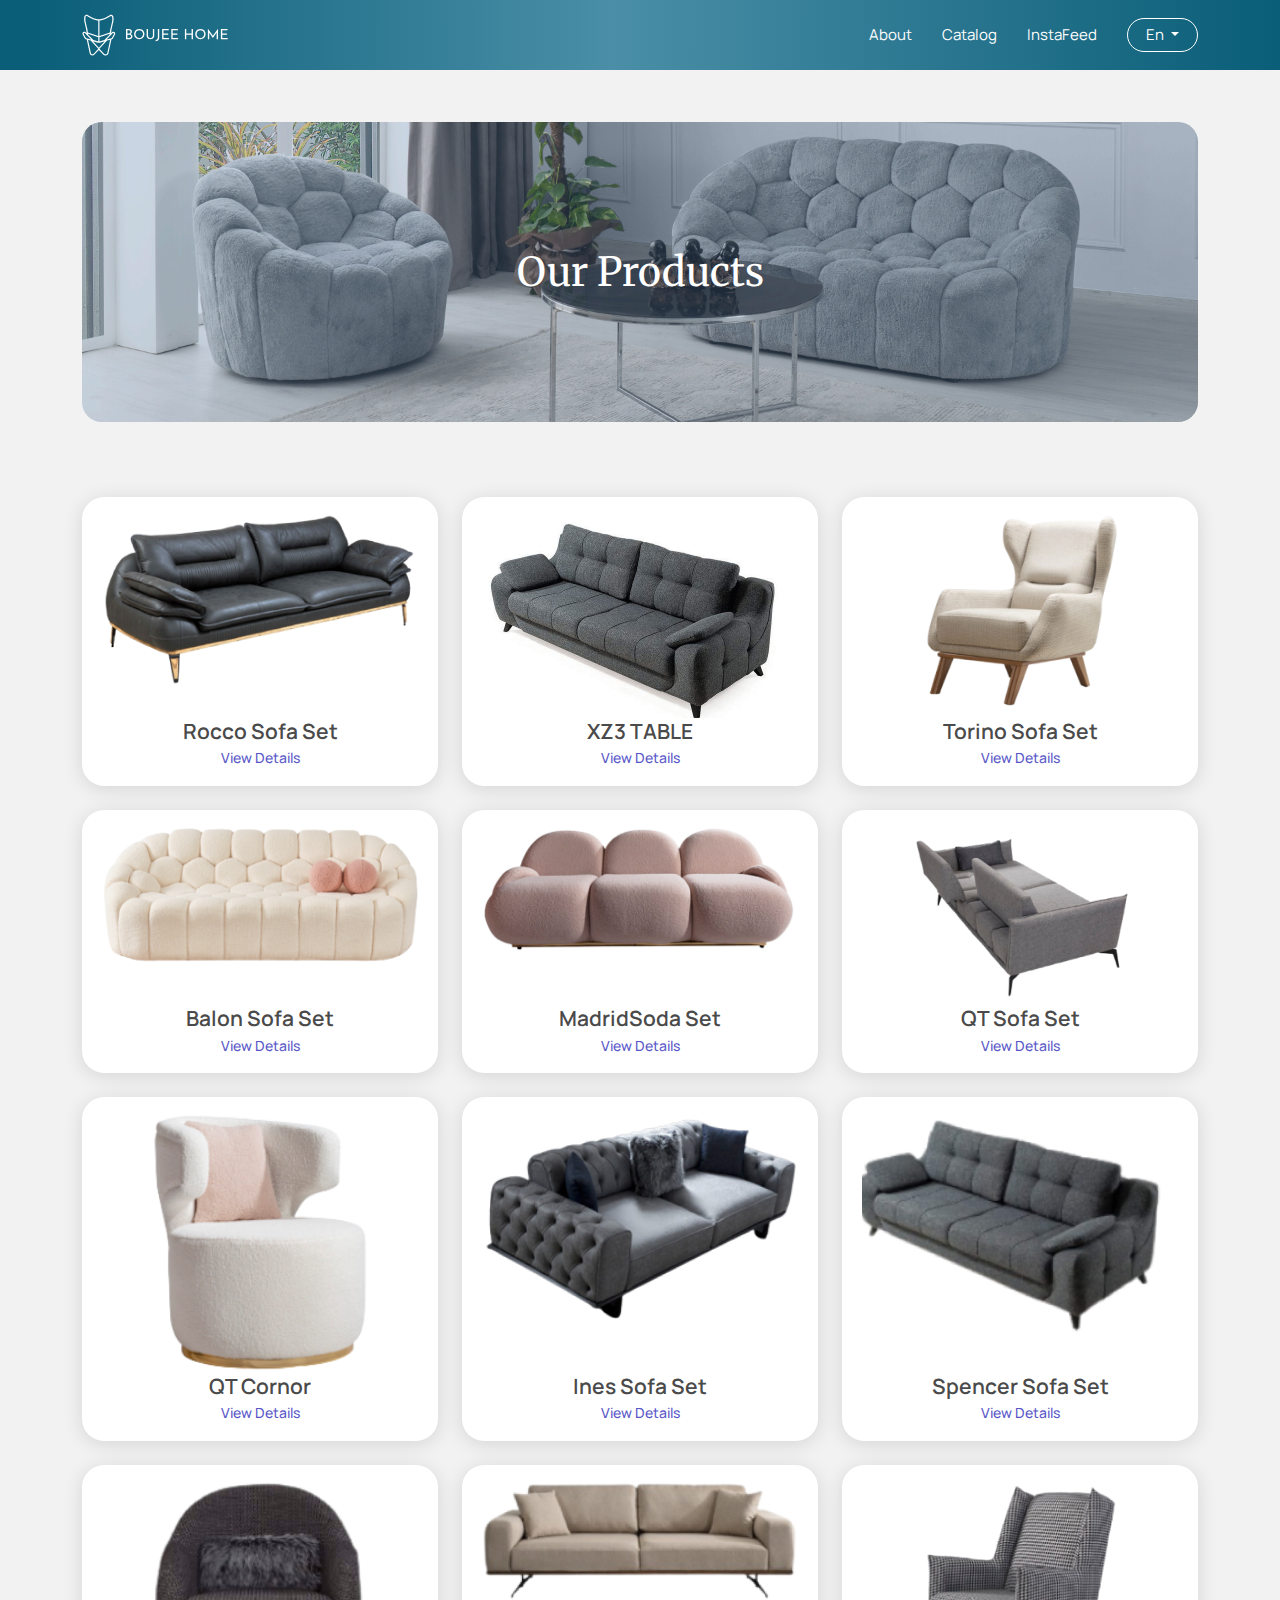
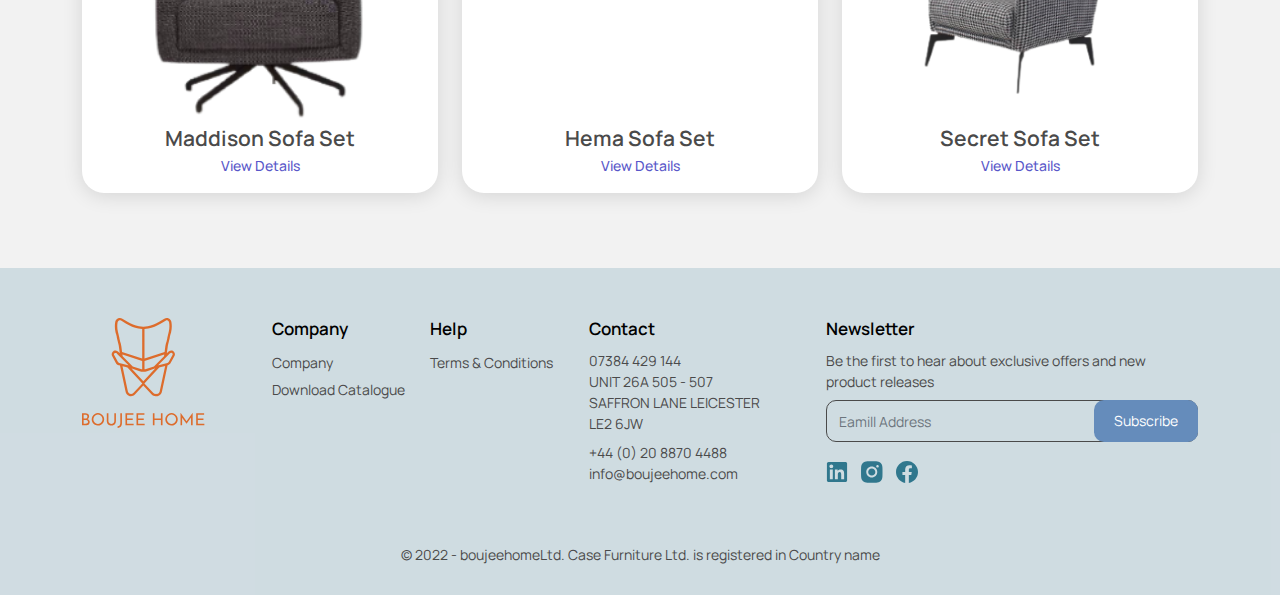
==== our-products.html @ 7cbfc509 "done" ====
<!DOCTYPE html>
<html class="no-js" lang="">

<head>
  <meta charset="utf-8" />
  <meta http-equiv="x-ua-compatible" content="ie=edge" />
  <title> BoujeeHome - Our Products </title>
  <meta name="description" content="" />
  <meta name="viewport" content="width=device-width, initial-scale=1" />
  <!-- Favicons -->
  <link href="assets/img/favicon.png" rel="icon">
  <link href="assets/img/apple-touch-icon.png" rel="apple-touch-icon">


  <link rel="stylesheet" href="assets/css/bootstrap.min.css" />
  <link rel="stylesheet" href="assets/swiper/swiper-bundle.min.css" />
  <link rel="stylesheet" href="assets/css/jquery.fancybox.css" />
  <link rel="stylesheet" href="assets/css/main.css" />
</head>
<body>
  <!--[if lte IE 9]>
      <p class="browserupgrade">
        You are using an <strong>outdated</strong> browser. Please
        <a href="https://browsehappy.com/">upgrade your browser</a> to improve
        your experience and security.
      </p>
    <![endif]-->

  <!-- ======= herder start ======= -->
  <header class="header">
    <div class="navbar-area">
      <div class="container">
        <nav class="navbar navbar-expand-lg ">
          <a class="navbar-brand" href="/">
            <img src="assets/img/logo/logo.svg" alt="logo">
          </a>
          <button class="navbar-toggler" type="button" data-bs-toggle="collapse" data-bs-target="#navbarSupportedContent"
            aria-controls="navbarSupportedContent" aria-expanded="false" aria-label="Toggle navigation">
            <span class="toggler-icon"></span>
            <span class="toggler-icon"></span>
            <span class="toggler-icon"></span>
          </button>
          <div class="collapse navbar-collapse sub-menu-bar" id="navbarSupportedContent">
            <ul id="nav" class="navbar-nav ms-auto">

              <li class="nav-item">
                <a class="page-scroll" href="#about"> About </a>
              </li>
              <li class="nav-item">
                <a class="page-scroll" href="#work"> Catalog </a>
              </li>
              <li class="nav-item">
                <a class="page-scroll" href="#download"> InstaFeed </a>
              </li>
              <li class="nav-item dropdown">
                <a class="dropdown-toggle" href="#" role="button" data-bs-toggle="dropdown" aria-expanded="false">
                  En
                </a>
                <ul class="dropdown-menu">
                  <li><a class="dropdown-item" href="#"> En </a></li>
                  <li><a class="dropdown-item" href="#">Ar </a></li>
                  <li><a class="dropdown-item" href="#"> Sp </a></li>
                </ul>
              </li>
            </ul>

          </div>
          <!--.collapse-->

        </nav>

      </div>
      <!--.container-->


    </div>
    <!--.navbar-area-->

  </header>
  <!-- ======= herder end ======= -->


  <!-- ======= page-hero ======= -->
  <section class="page-hero">
    <div class="container">
      <div class="page-bg">
        <div class="page-text">
          <h1> Our Products </h1>
        </div><!-- /.page-text -->
      </div><!-- /.page-bg -->
    </div><!-- /.container -->
  </section><!-- /.page-hero -->
  <!-- ======= page-hero-end ======= -->

  <section class="product-sec border-0">
    <div class="container">
      <div class="row gx-md-4 gx-3 gy-md-4 gy-3">
        <div class="col-lg-4 col-md-6 col-sm-6">
          <div class="p-single">
            <img src="assets/img/product-page/1.png" class="p-img" alt="">
            <div class="p-text">
              <h3> Rocco Sofa Set </h3>
              <a href="#p-rocco" data-bs-toggle="modal" > View Details </a>
            </div><!-- /.p-text -->
          </div><!-- /.p-single -->
        </div><!-- /.col-lg-4 -->

        <div class="col-lg-4 col-md-6 col-sm-6">
          <div class="p-single">
            <img src="assets/img/product-page/2.png" class="p-img" alt="">
            <div class="p-text">
              <h3> XZ3 TABLE </h3>
              <a href="#p-modal" data-bs-toggle="modal" > View Details </a>
            </div><!-- /.p-text -->
          </div><!-- /.p-single -->
        </div><!-- /.col-lg-4 -->

        <div class="col-lg-4 col-md-6 col-sm-6">
          <div class="p-single">
            <img src="assets/img/product-page/3.png" style="max-width: 200px;" class="p-img w-100 mx-auto" alt="">
            <div class="p-text">
              <h3> Torino Sofa Set </h3>
              <a href="#p-torino" data-bs-toggle="modal" > View Details </a>
            </div><!-- /.p-text -->
          </div><!-- /.p-single -->
        </div><!-- /.col-lg-4 -->

        <div class="col-lg-4 col-md-6 col-sm-6">
          <div class="p-single">
            <img src="assets/img/product-page/4.png" class="p-img" alt="">
            <div class="p-text">
              <h3> Balon Sofa Set </h3>
              <a href="#p-modal" data-bs-toggle="modal" > View Details </a>
            </div><!-- /.p-text -->
          </div><!-- /.p-single -->
        </div><!-- /.col-lg-4 -->

        <div class="col-lg-4 col-md-6 col-sm-6">
          <div class="p-single">
            <img src="assets/img/product-page/5.png" class="p-img" alt="">
            <div class="p-text">
              <h3> MadridSoda Set </h3>
              <a href="#p-modal" data-bs-toggle="modal" > View Details </a>
            </div><!-- /.p-text -->
          </div><!-- /.p-single -->
        </div><!-- /.col-lg-4 -->

        <div class="col-lg-4 col-md-6 col-sm-6">
          <div class="p-single">
            <img src="assets/img/product-page/6.png" style="max-width: 220px;" class="p-img w-100 mx-auto" alt="">
            <div class="p-text">
              <h3> QT Sofa Set </h3>
              <a href="#p-modal" data-bs-toggle="modal" > View Details </a>
            </div><!-- /.p-text -->
          </div><!-- /.p-single -->
        </div><!-- /.col-lg-4 -->

        <div class="col-lg-4 col-md-6 col-sm-6">
          <div class="p-single">
            <img src="assets/img/product-page/7.png" style="max-width: 220px;" class="p-img w-100 mx-auto" alt="">
            <div class="p-text">
              <h3> QT Cornor </h3>
              <a href="#p-modal" data-bs-toggle="modal" > View Details </a>
            </div><!-- /.p-text -->
          </div><!-- /.p-single -->
        </div><!-- /.col-lg-4 -->

        <div class="col-lg-4 col-md-6 col-sm-6">
          <div class="p-single">
            <img src="assets/img/product-page/8.png" class="p-img" alt="">
            <div class="p-text">
              <h3> Ines Sofa Set </h3>
              <a href="#p-modal" data-bs-toggle="modal" > View Details </a>
            </div><!-- /.p-text -->
          </div><!-- /.p-single -->
        </div><!-- /.col-lg-4 -->

        <div class="col-lg-4 col-md-6 col-sm-6">
          <div class="p-single">
            <img src="assets/img/product-page/9.png" class="p-img" alt="">
            <div class="p-text">
              <h3> Spencer Sofa Set </h3>
              <a href="#p-spencer" data-bs-toggle="modal" > View Details </a>
            </div><!-- /.p-text -->
          </div><!-- /.p-single -->
        </div><!-- /.col-lg-4 -->

        <div class="col-lg-4 col-md-6 col-sm-6">
          <div class="p-single">
            <img src="assets/img/product-page/10.png" style="max-width: 220px;" class="p-img w-100 mx-auto" alt="">
            <div class="p-text">
              <h3> Maddison Sofa Set </h3>
              <a href="#p-maddison" data-bs-toggle="modal" > View Details </a>
            </div><!-- /.p-text -->
          </div><!-- /.p-single -->
        </div><!-- /.col-lg-4 -->

        <div class="col-lg-4 col-md-6 col-sm-6">
          <div class="p-single">
            <img src="assets/img/product-page/11.png" class="p-img" alt="">
            <div class="p-text">
              <h3> Hema Sofa Set </h3>
              <a href="#p-hema" data-bs-toggle="modal" > View Details </a>
            </div><!-- /.p-text -->
          </div><!-- /.p-single -->
        </div><!-- /.col-lg-4 -->

        <div class="col-lg-4 col-md-6 col-sm-6">
          <div class="p-single">
            <img src="assets/img/product-page/12.png" style="max-width: 200px;" class="p-img w-100 mx-auto" alt="">
            <div class="p-text">
              <h3> Secret Sofa Set </h3>
              <a href="#p-modal" data-bs-toggle="modal" > View Details </a>
            </div><!-- /.p-text -->
          </div><!-- /.p-single -->
        </div><!-- /.col-lg-4 -->

      </div><!-- /.row -->
    </div><!-- /.container -->
  </section><!-- /.product-sec -->


  <footer class="main-footer">
    <div class="container">
      <div class="row gy-3">
        <div class="col-lg-2">
          <img src="assets/img/logo/logo-footer.svg" class="logo-footer" alt="">
        </div><!-- /.col-lg-2 -->
        <div class="col-lg-10">
          <div class="row gy-3">
            <div class="col-lg-2 col-sm-12 col-6">
              <div class="footer-widget">
                <h5> Company </h5>
                <ul class="footer-links">
                  <li>
                    <a href="#"> Company </a>
                  </li>
                  <li>
                    <a href="#"> Download Catalogue </a>
                  </li>
                </ul>
              </div><!-- /.footer-widget -->
            </div><!-- /.col-lg-3 -->

            <div class="col-lg-2 col-sm-12 col-6">
              <div class="footer-widget">
                <h5> Help </h5>
                <ul class="footer-links">
                  <li>
                    <a href="#"> Terms & Conditions </a>
                  </li>
                </ul>
              </div><!-- /.footer-widget -->
            </div><!-- /.col-lg-3 -->

            <div class="col-lg-3">
              <div class="footer-widget">
                <h5> Contact </h5>
                <p>
                  07384 429 144 <br>
                  UNIT 26A 505 - 507 <br>
                  SAFFRON LANE LEICESTER <br>
                  LE2 6JW
                </p>

                <p class="mt-2">
                  <a href="tel:+442088704488"> +44 (0) 20 8870 4488 </a>
                </p>

                <p>
                  <a href="mailto:info@boujeehome.com"> info@boujeehome.com </a>
                </p>

              </div><!-- /.footer-widget -->
            </div><!-- /.col-lg-3 -->

            <div class="col-lg-5">
              <div class="footer-widget">
                <h5> Newsletter </h5>

                <p class="mb-2">
                  Be the first to hear about exclusive offers and new product releases
                </p>

                <div class="footer-form">
                  <input type="text" class="form-control" placeholder="Eamill Address">
                  <button class="btn-submit"> Subscribe </button>
                </div><!-- /.footer-form -->
                <ul class="footer-social">
                  <li>
                    <a href="#">
                      <img src="assets/img/social/linkedin.svg" alt="">
                    </a>
                  </li>
                  <li>
                    <a href="#">
                      <img src="assets/img/social/instagram.svg" alt="">
                    </a>
                  </li>
                  <li>
                    <a href="#">
                      <img src="assets/img/social/facebook.svg" alt="">
                    </a>
                  </li>
                </ul>
              </div><!-- /.footer-widget -->
            </div><!-- /.col-lg-3 -->



          </div><!-- /.row -->
        </div><!-- /.col-lg-10 -->
      </div><!-- /.row -->

      <div class="legal">
        <p> © 2022 - boujeehomeLtd. Case Furniture Ltd. is registered in Country name </p>
      </div><!-- /.legal -->

    </div><!-- /.container -->
  </footer><!-- /.main-footer -->



  <a href="#" class="scroll-top btn-hover">
    <img src="assets/img/chev-white.svg" alt="chev">
  </a>
  <!--.scroll-top-->

  <div class="page-loader">
    <div class="lds-spinner">
      <div></div>
      <div></div>
      <div></div>
      <div></div>
      <div></div>
      <div></div>
      <div></div>
      <div></div>
      <div></div>
      <div></div>
      <div></div>
      <div></div>
    </div>
    <!--.lds-spinner-->
  </div>
  <!--.page-loader-->







  <!-- ======= modal-popup ======= -->
  <div class="modal fade p-modal" id="p-rocco" data-bs-backdrop="static">
    <div class="modal-dialog modal-dialog-centered modal-lg">
      <div class="modal-content">
        <div class="modal-header">
          <h5 class="modal-title"> Rocco Sofa Set </h5>
          <button type="button" class="btn-close" data-bs-dismiss="modal" aria-label="Close"></button>
        </div>
        <div class="modal-body">

          <div class="container-fluid">
            <div class="row gy-3">
              <div class="col-lg-8 order-2 order-lg-1">
                <div class="full">
                  <!-- first image is viewable to start -->
                  <img src="assets/img/rocco-sofa-set/1.png" class="img-fluid" />
                </div>
              </div><!-- /.col-lg-8 -->

              <div class="col-lg-4  order-1 order-lg-2">
                <div class="previews">
                  <a href="#!" class="selected tuhumb" data-full="assets/img/rocco-sofa-set/1.png">
                    <img src="assets/img/rocco-sofa-set/1.png" />
                  </a>
                  <a href="#!" class="tuhumb" data-full="assets/img/rocco-sofa-set/2.jpg">
                    <img src="assets/img/rocco-sofa-set/2.jpg" />
                  </a>
                  <a href="#!" class="tuhumb" data-full="assets/img/rocco-sofa-set/3.jpg">
                    <img src="assets/img/rocco-sofa-set/3.jpg" />
                  </a>

                </div>
              </div><!-- /.col-lg-4 -->


            </div><!-- /.row -->

            <div class="pop-details">
              <h4> Sofa Set Details </h4>
              <div class="table-responsive">
                <table class="table table-borderless">
                  <thead>
                    <tr>
                      <th scope="col"> Module </th>
                      <th scope="col">Width</th>
                      <th scope="col">Height</th>
                      <th scope="col">Depth</th>
                    </tr>
                  </thead>
                  <tbody class="border-0">

                    <tr>
                      <td> 3 Seater Sofa </td>
                      <td>225cm</td>
                      <td>97cm</td>
                      <td>@78cm</td>
                    </tr>

                    <tr>
                      <td> 3 Seater Sofa </td>
                      <td>225cm</td>
                      <td>97cm</td>
                      <td>@78cm</td>
                    </tr>

                    <tr>
                      <td> 3 Seater Sofa </td>
                      <td>225cm</td>
                      <td>97cm</td>
                      <td>@78cm</td>
                    </tr>

                  </tbody>
                </table>
              </div><!-- /.table-responsive -->
            </div><!-- /.pop-details -->

          </div><!-- /.container-fluid -->

        </div><!--.modal-body-->

        <div class="modal-foot">
          <div class="container-fluid">
            <div class="row">
              <div class="col-lg-8">
                <div class="pop-buttons">
                  <a href="#" class="btn-pop me-lg-1" >
                    <img src="assets/img/product-page/instagram.svg" class="me-1" alt="">
                    <span> Message on Insatgram </span>
                  </a>
                  <a href="#" class="btn-pop" >
                    <img src="assets/img/product-page/call.svg" class="me-1" alt="">
                    <span> Contact  Us </span>
                  </a>
                </div><!-- /.pop-buttons -->
              </div><!-- /.col-lg-6 -->
              <div class="col-lg-4">
                <div class="btn-lefts text-lg-end mt-2 mt-lg-0">
                  <a href="#" class="btn-pop" >
                    <span class="me-1"> View More Details </span>
                    <img src="assets/img/product-page/arrow-right.svg" alt="">
                  </a>
                </div><!-- /.btn-lefts -->
              </div><!-- /.col-lg-6 -->
            </div><!-- /.row -->
          </div><!-- /.container-fluid -->
        </div>
      </div>
    </div>
  </div>
  <!-- ======= modal-popup-end ======= -->

    <!-- ======= modal-popup ======= -->
    <div class="modal fade p-modal" id="p-torino" data-bs-backdrop="static">
      <div class="modal-dialog modal-dialog-centered modal-lg">
        <div class="modal-content">
          <div class="modal-header">
            <h5 class="modal-title"> Rocco Sofa Set </h5>
            <button type="button" class="btn-close" data-bs-dismiss="modal" aria-label="Close"></button>
          </div>
          <div class="modal-body">

            <div class="container-fluid">
              <div class="row gy-3">
                <div class="col-lg-8 order-2 order-lg-1">
                  <div class="full">
                    <!-- first image is viewable to start -->
                    <img src="assets/img/torino-sofa-set/1.jpg" class="img-fluid" />
                  </div>
                </div><!-- /.col-lg-8 -->

                <div class="col-lg-4  order-1 order-lg-2">
                  <div class="previews">
                    <a href="#!" class="selected tuhumb" data-full="assets/img/torino-sofa-set/1.jpg">
                      <img src="assets/img/torino-sofa-set/1.jpg" />
                    </a>
                    <a href="#!" class="tuhumb" data-full="assets/img/torino-sofa-set/2.jpg">
                      <img src="assets/img/torino-sofa-set/2.jpg" />
                    </a>
                    <a href="#!" class="tuhumb" data-full="assets/img/torino-sofa-set/3.jpg">
                      <img src="assets/img/torino-sofa-set/3.jpg" />
                    </a>

                  </div>
                </div><!-- /.col-lg-4 -->


              </div><!-- /.row -->

              <div class="pop-details">
                <h4> Sofa Set Details </h4>
                <div class="table-responsive">
                  <table class="table table-borderless">
                    <thead>
                      <tr>
                        <th scope="col"> Module </th>
                        <th scope="col">Width</th>
                        <th scope="col">Height</th>
                        <th scope="col">Depth</th>
                      </tr>
                    </thead>
                    <tbody class="border-0">

                      <tr>
                        <td> 3 Seater Sofa </td>
                        <td>225cm</td>
                        <td>97cm</td>
                        <td>@78cm</td>
                      </tr>

                      <tr>
                        <td> 3 Seater Sofa </td>
                        <td>225cm</td>
                        <td>97cm</td>
                        <td>@78cm</td>
                      </tr>

                      <tr>
                        <td> 3 Seater Sofa </td>
                        <td>225cm</td>
                        <td>97cm</td>
                        <td>@78cm</td>
                      </tr>

                    </tbody>
                  </table>
                </div><!-- /.table-responsive -->
              </div><!-- /.pop-details -->

            </div><!-- /.container-fluid -->

          </div><!--.modal-body-->

          <div class="modal-foot">
            <div class="container-fluid">
              <div class="row">
                <div class="col-lg-8">
                  <div class="pop-buttons">
                    <a href="#" class="btn-pop me-lg-1" >
                      <img src="assets/img/product-page/instagram.svg" class="me-1" alt="">
                      <span> Message on Insatgram </span>
                    </a>
                    <a href="#" class="btn-pop" >
                      <img src="assets/img/product-page/call.svg" class="me-1" alt="">
                      <span> Contact  Us </span>
                    </a>
                  </div><!-- /.pop-buttons -->
                </div><!-- /.col-lg-6 -->
                <div class="col-lg-4">
                  <div class="btn-lefts text-lg-end mt-2 mt-lg-0">
                    <a href="#" class="btn-pop" >
                      <span class="me-1"> View More Details </span>
                      <img src="assets/img/product-page/arrow-right.svg" alt="">
                    </a>
                  </div><!-- /.btn-lefts -->
                </div><!-- /.col-lg-6 -->
              </div><!-- /.row -->
            </div><!-- /.container-fluid -->
          </div>
        </div>
      </div>
    </div>
    <!-- ======= modal-popup-end ======= -->

        <!-- ======= modal-popup ======= -->

  <div class="modal fade p-modal" id="p-modal" data-bs-backdrop="static">
    <div class="modal-dialog modal-dialog-centered modal-lg">
      <div class="modal-content">
        <div class="modal-header">
          <h5 class="modal-title"> Ines Sofa Set </h5>
          <button type="button" class="btn-close" data-bs-dismiss="modal" aria-label="Close"></button>
        </div>
        <div class="modal-body">

          <div class="container-fluid">
            <div class="row gy-3">
              <div class="col-lg-8 order-2 order-lg-1">
                <div class="full">
                  <!-- first image is viewable to start -->
                  <img src="assets/img/Ines-sofa-set/1.jpg" class="img-fluid" />
                </div>
              </div><!-- /.col-lg-8 -->

              <div class="col-lg-4  order-1 order-lg-2">
                <div class="previews">
                  <a href="#!" class="selected tuhumb" data-full="assets/img/Ines-sofa-set/1.jpg">
                    <img src="assets/img/Ines-sofa-set/1.jpg" />
                  </a>
                  <a href="#!" class="tuhumb" data-full="assets/img/Ines-sofa-set/2.jpg">
                    <img src="assets/img/Ines-sofa-set/2.jpg" />
                  </a>
                  <a href="#!" class="tuhumb" data-full="assets/img/Ines-sofa-set/3.jpg">
                    <img src="assets/img/Ines-sofa-set/3.jpg" />
                  </a>

                </div>
              </div><!-- /.col-lg-4 -->

            </div><!-- /.row -->

            <div class="pop-details">
              <h4> Sofa Set Details </h4>
              <div class="table-responsive">
                <table class="table table-borderless">
                  <thead>
                    <tr>
                      <th scope="col"> Module </th>
                      <th scope="col">Width</th>
                      <th scope="col">Height</th>
                      <th scope="col">Depth</th>
                    </tr>
                  </thead>
                  <tbody class="border-0">

                    <tr>
                      <td> 3 Seater Sofa </td>
                      <td>225cm</td>
                      <td>97cm</td>
                      <td>@78cm</td>
                    </tr>

                    <tr>
                      <td> 3 Seater Sofa </td>
                      <td>225cm</td>
                      <td>97cm</td>
                      <td>@78cm</td>
                    </tr>

                    <tr>
                      <td> 3 Seater Sofa </td>
                      <td>225cm</td>
                      <td>97cm</td>
                      <td>@78cm</td>
                    </tr>

                  </tbody>
                </table>
              </div><!-- /.table-responsive -->
            </div><!-- /.pop-details -->

          </div><!-- /.container-fluid -->

        </div><!--.modal-body-->

        <div class="modal-foot">
          <div class="container-fluid">
            <div class="row">
              <div class="col-lg-8">
                <div class="pop-buttons">
                  <a href="#" class="btn-pop me-lg-1" >
                    <img src="assets/img/product-page/instagram.svg" class="me-1" alt="">
                    <span> Message on Insatgram </span>
                  </a>
                  <a href="#" class="btn-pop" >
                    <img src="assets/img/product-page/call.svg" class="me-1" alt="">
                    <span> Contact  Us </span>
                  </a>
                </div><!-- /.pop-buttons -->
              </div><!-- /.col-lg-6 -->
              <div class="col-lg-4">
                <div class="btn-lefts text-lg-end mt-2 mt-lg-0">
                  <a href="#" class="btn-pop" >
                    <span class="me-1"> View More Details </span>
                    <img src="assets/img/product-page/arrow-right.svg" alt="">
                  </a>
                </div><!-- /.btn-lefts -->
              </div><!-- /.col-lg-6 -->
            </div><!-- /.row -->
          </div><!-- /.container-fluid -->
        </div>
      </div>
    </div>
  </div>
  <!-- ======= modal-popup-end ======= -->

        <!-- ======= modal-popup ======= -->

        <div class="modal fade p-modal" id="p-spencer" data-bs-backdrop="static">
          <div class="modal-dialog modal-dialog-centered modal-lg">
            <div class="modal-content">
              <div class="modal-header">
                <h5 class="modal-title"> Spencer Sofa Set </h5>
                <button type="button" class="btn-close" data-bs-dismiss="modal" aria-label="Close"></button>
              </div>
              <div class="modal-body">

                <div class="container-fluid">
                  <div class="row gy-3">
                    <div class="col-lg-8 order-2 order-lg-1">
                      <div class="full">
                        <!-- first image is viewable to start -->
                        <img src="assets/img/spencer-sofa-set/1.jpg" class="img-fluid" />
                      </div>
                    </div><!-- /.col-lg-8 -->

                    <div class="col-lg-4  order-1 order-lg-2">
                      <div class="previews">
                        <a href="#!" class="selected tuhumb" data-full="assets/img/spencer-sofa-set/1.jpg">
                          <img src="assets/img/spencer-sofa-set/1.jpg" />
                        </a>
                        <a href="#!" class="tuhumb" data-full="assets/img/spencer-sofa-set/2.jpg">
                          <img src="assets/img/spencer-sofa-set/2.jpg" />
                        </a>
                        <a href="#!" class="tuhumb" data-full="assets/img/spencer-sofa-set/3.jpg">
                          <img src="assets/img/spencer-sofa-set/3.jpg" />
                        </a>

                      </div>
                    </div><!-- /.col-lg-4 -->

                  </div><!-- /.row -->

                  <div class="pop-details">
                    <h4> Sofa Set Details </h4>
                    <div class="table-responsive">
                      <table class="table table-borderless">
                        <thead>
                          <tr>
                            <th scope="col"> Module </th>
                            <th scope="col">Width</th>
                            <th scope="col">Height</th>
                            <th scope="col">Depth</th>
                          </tr>
                        </thead>
                        <tbody class="border-0">

                          <tr>
                            <td> 3 Seater Sofa </td>
                            <td>225cm</td>
                            <td>97cm</td>
                            <td>@78cm</td>
                          </tr>

                          <tr>
                            <td> 3 Seater Sofa </td>
                            <td>225cm</td>
                            <td>97cm</td>
                            <td>@78cm</td>
                          </tr>

                          <tr>
                            <td> 3 Seater Sofa </td>
                            <td>225cm</td>
                            <td>97cm</td>
                            <td>@78cm</td>
                          </tr>

                        </tbody>
                      </table>
                    </div><!-- /.table-responsive -->
                  </div><!-- /.pop-details -->

                </div><!-- /.container-fluid -->

              </div><!--.modal-body-->

              <div class="modal-foot">
                <div class="container-fluid">
                  <div class="row">
                    <div class="col-lg-8">
                      <div class="pop-buttons">
                        <a href="#" class="btn-pop me-lg-1" >
                          <img src="assets/img/product-page/instagram.svg" class="me-1" alt="">
                          <span> Message on Insatgram </span>
                        </a>
                        <a href="#" class="btn-pop" >
                          <img src="assets/img/product-page/call.svg" class="me-1" alt="">
                          <span> Contact  Us </span>
                        </a>
                      </div><!-- /.pop-buttons -->
                    </div><!-- /.col-lg-6 -->
                    <div class="col-lg-4">
                      <div class="btn-lefts text-lg-end mt-2 mt-lg-0">
                        <a href="#" class="btn-pop" >
                          <span class="me-1"> View More Details </span>
                          <img src="assets/img/product-page/arrow-right.svg" alt="">
                        </a>
                      </div><!-- /.btn-lefts -->
                    </div><!-- /.col-lg-6 -->
                  </div><!-- /.row -->
                </div><!-- /.container-fluid -->
              </div>
            </div>
          </div>
        </div>
        <!-- ======= modal-popup-end ======= -->

               <!-- ======= modal-popup ======= -->

       <div class="modal fade p-modal" id="p-maddison" data-bs-backdrop="static">
        <div class="modal-dialog modal-dialog-centered modal-lg">
          <div class="modal-content">
            <div class="modal-header">
              <h5 class="modal-title"> Maddison Sofa Set </h5>
              <button type="button" class="btn-close" data-bs-dismiss="modal" aria-label="Close"></button>
            </div>
            <div class="modal-body">

              <div class="container-fluid">
                <div class="row gy-3">
                  <div class="col-lg-8 order-2 order-lg-1">
                    <div class="full">
                      <!-- first image is viewable to start -->
                      <img src="assets/img/maddison-sofa-set/1.jpg" class="img-fluid" />
                    </div>
                  </div><!-- /.col-lg-8 -->

                  <div class="col-lg-4  order-1 order-lg-2">
                    <div class="previews">
                      <a href="#!" class="selected tuhumb" data-full="assets/img/maddison-sofa-set/1.jpg">
                        <img src="assets/img/maddison-sofa-set/1.jpg" />
                      </a>
                      <a href="#!" class="tuhumb" data-full="assets/img/maddison-sofa-set/2.jpg">
                        <img src="assets/img/maddison-sofa-set/2.jpg" />
                      </a>
                      <a href="#!" class="tuhumb" data-full="assets/img/maddison-sofa-set/3.jpg">
                        <img src="assets/img/maddison-sofa-set/3.jpg" />
                      </a>

                    </div>
                  </div><!-- /.col-lg-4 -->

                </div><!-- /.row -->

                <div class="pop-details">
                  <h4> Sofa Set Details </h4>
                  <div class="table-responsive">
                    <table class="table table-borderless">
                      <thead>
                        <tr>
                          <th scope="col"> Module </th>
                          <th scope="col">Width</th>
                          <th scope="col">Height</th>
                          <th scope="col">Depth</th>
                        </tr>
                      </thead>
                      <tbody class="border-0">

                        <tr>
                          <td> 3 Seater Sofa </td>
                          <td>225cm</td>
                          <td>97cm</td>
                          <td>@78cm</td>
                        </tr>

                        <tr>
                          <td> 3 Seater Sofa </td>
                          <td>225cm</td>
                          <td>97cm</td>
                          <td>@78cm</td>
                        </tr>

                        <tr>
                          <td> 3 Seater Sofa </td>
                          <td>225cm</td>
                          <td>97cm</td>
                          <td>@78cm</td>
                        </tr>

                      </tbody>
                    </table>
                  </div><!-- /.table-responsive -->
                </div><!-- /.pop-details -->

              </div><!-- /.container-fluid -->

            </div><!--.modal-body-->

            <div class="modal-foot">
              <div class="container-fluid">
                <div class="row">
                  <div class="col-lg-8">
                    <div class="pop-buttons">
                      <a href="#" class="btn-pop me-lg-1" >
                        <img src="assets/img/product-page/instagram.svg" class="me-1" alt="">
                        <span> Message on Insatgram </span>
                      </a>
                      <a href="#" class="btn-pop" >
                        <img src="assets/img/product-page/call.svg" class="me-1" alt="">
                        <span> Contact  Us </span>
                      </a>
                    </div><!-- /.pop-buttons -->
                  </div><!-- /.col-lg-6 -->
                  <div class="col-lg-4">
                    <div class="btn-lefts text-lg-end mt-2 mt-lg-0">
                      <a href="#" class="btn-pop" >
                        <span class="me-1"> View More Details </span>
                        <img src="assets/img/product-page/arrow-right.svg" alt="">
                      </a>
                    </div><!-- /.btn-lefts -->
                  </div><!-- /.col-lg-6 -->
                </div><!-- /.row -->
              </div><!-- /.container-fluid -->
            </div>
          </div>
        </div>
      </div>
      <!-- ======= modal-popup-end ======= -->


      <div class="modal fade p-modal" id="p-hema" data-bs-backdrop="static">
        <div class="modal-dialog modal-dialog-centered modal-lg">
          <div class="modal-content">
            <div class="modal-header">
              <h5 class="modal-title"> Hema Sofa Set </h5>
              <button type="button" class="btn-close" data-bs-dismiss="modal" aria-label="Close"></button>
            </div>
            <div class="modal-body">

              <div class="container-fluid">
                <div class="row gy-3">
                  <div class="col-lg-8 order-2 order-lg-1">
                    <div class="full">
                      <!-- first image is viewable to start -->
                      <img src="assets/img/hema-sofa-set/1.jpg" class="img-fluid" />
                    </div>
                  </div><!-- /.col-lg-8 -->

                  <div class="col-lg-4  order-1 order-lg-2">
                    <div class="previews">
                      <a href="#!" class="selected tuhumb" data-full="assets/img/hema-sofa-set/1.jpg">
                        <img src="assets/img/hema-sofa-set/1.jpg" />
                      </a>
                      <a href="#!" class="tuhumb" data-full="assets/img/hema-sofa-set/2.jpg">
                        <img src="assets/img/hema-sofa-set/2.jpg" />
                      </a>
                      <a href="#!" class="tuhumb" data-full="assets/img/hema-sofa-set/3.jpg">
                        <img src="assets/img/hema-sofa-set/3.jpg" />
                      </a>

                    </div>
                  </div><!-- /.col-lg-4 -->

                </div><!-- /.row -->

                <div class="pop-details">
                  <h4> Sofa Set Details </h4>
                  <div class="table-responsive">
                    <table class="table table-borderless">
                      <thead>
                        <tr>
                          <th scope="col"> Module </th>
                          <th scope="col">Width</th>
                          <th scope="col">Height</th>
                          <th scope="col">Depth</th>
                        </tr>
                      </thead>
                      <tbody class="border-0">

                        <tr>
                          <td> 3 Seater Sofa </td>
                          <td>225cm</td>
                          <td>97cm</td>
                          <td>@78cm</td>
                        </tr>

                        <tr>
                          <td> 3 Seater Sofa </td>
                          <td>225cm</td>
                          <td>97cm</td>
                          <td>@78cm</td>
                        </tr>

                        <tr>
                          <td> 3 Seater Sofa </td>
                          <td>225cm</td>
                          <td>97cm</td>
                          <td>@78cm</td>
                        </tr>

                      </tbody>
                    </table>
                  </div><!-- /.table-responsive -->
                </div><!-- /.pop-details -->

              </div><!-- /.container-fluid -->

            </div><!--.modal-body-->

            <div class="modal-foot">
              <div class="container-fluid">
                <div class="row">
                  <div class="col-lg-8">
                    <div class="pop-buttons">
                      <a href="#" class="btn-pop me-lg-1" >
                        <img src="assets/img/product-page/instagram.svg" class="me-1" alt="">
                        <span> Message on Insatgram </span>
                      </a>
                      <a href="#" class="btn-pop" >
                        <img src="assets/img/product-page/call.svg" class="me-1" alt="">
                        <span> Contact  Us </span>
                      </a>
                    </div><!-- /.pop-buttons -->
                  </div><!-- /.col-lg-6 -->
                  <div class="col-lg-4">
                    <div class="btn-lefts text-lg-end mt-2 mt-lg-0">
                      <a href="#" class="btn-pop" >
                        <span class="me-1"> View More Details </span>
                        <img src="assets/img/product-page/arrow-right.svg" alt="">
                      </a>
                    </div><!-- /.btn-lefts -->
                  </div><!-- /.col-lg-6 -->
                </div><!-- /.row -->
              </div><!-- /.container-fluid -->
            </div>
          </div>
        </div>
      </div>
      <!-- ======= modal-popup-end ======= -->

      <div class="modal fade p-modal" id="p-parker" data-bs-backdrop="static">
        <div class="modal-dialog modal-dialog-centered modal-lg">
          <div class="modal-content">
            <div class="modal-header">
              <h5 class="modal-title"> Parker Sofa Set </h5>
              <button type="button" class="btn-close" data-bs-dismiss="modal" aria-label="Close"></button>
            </div>
            <div class="modal-body">

              <div class="container-fluid">
                <div class="row gy-3">
                  <div class="col-lg-8 order-2 order-lg-1">
                    <div class="full">
                      <!-- first image is viewable to start -->
                      <img src="assets/img/parker-sofa-set/1.jpg" class="img-fluid" />
                    </div>
                  </div><!-- /.col-lg-8 -->

                  <div class="col-lg-4  order-1 order-lg-2">
                    <div class="previews">
                      <a href="#!" class="selected tuhumb" data-full="assets/img/parker-sofa-set/1.jpg">
                        <img src="assets/img/parker-sofa-set/1.jpg" />
                      </a>
                      <a href="#!" class="tuhumb" data-full="assets/img/parker-sofa-set/2.jpg">
                        <img src="assets/img/parker-sofa-set/2.jpg" />
                      </a>
                      <a href="#!" class="tuhumb" data-full="assets/img/parker-sofa-set/3.jpg">
                        <img src="assets/img/parker-sofa-set/3.jpg" />
                      </a>

                    </div>
                  </div><!-- /.col-lg-4 -->

                </div><!-- /.row -->

                <div class="pop-details">
                  <h4> Sofa Set Details </h4>
                  <div class="table-responsive">
                    <table class="table table-borderless">
                      <thead>
                        <tr>
                          <th scope="col"> Module </th>
                          <th scope="col">Width</th>
                          <th scope="col">Height</th>
                          <th scope="col">Depth</th>
                        </tr>
                      </thead>
                      <tbody class="border-0">

                        <tr>
                          <td> 3 Seater Sofa </td>
                          <td>225cm</td>
                          <td>97cm</td>
                          <td>@78cm</td>
                        </tr>

                        <tr>
                          <td> 3 Seater Sofa </td>
                          <td>225cm</td>
                          <td>97cm</td>
                          <td>@78cm</td>
                        </tr>

                        <tr>
                          <td> 3 Seater Sofa </td>
                          <td>225cm</td>
                          <td>97cm</td>
                          <td>@78cm</td>
                        </tr>

                      </tbody>
                    </table>
                  </div><!-- /.table-responsive -->
                </div><!-- /.pop-details -->

              </div><!-- /.container-fluid -->

            </div><!--.modal-body-->

            <div class="modal-foot">
              <div class="container-fluid">
                <div class="row">
                  <div class="col-lg-8">
                    <div class="pop-buttons">
                      <a href="#" class="btn-pop me-lg-1" >
                        <img src="assets/img/product-page/instagram.svg" class="me-1" alt="">
                        <span> Message on Insatgram </span>
                      </a>
                      <a href="#" class="btn-pop" >
                        <img src="assets/img/product-page/call.svg" class="me-1" alt="">
                        <span> Contact  Us </span>
                      </a>
                    </div><!-- /.pop-buttons -->
                  </div><!-- /.col-lg-6 -->
                  <div class="col-lg-4">
                    <div class="btn-lefts text-lg-end mt-2 mt-lg-0">
                      <a href="#" class="btn-pop" >
                        <span class="me-1"> View More Details </span>
                        <img src="assets/img/product-page/arrow-right.svg" alt="">
                      </a>
                    </div><!-- /.btn-lefts -->
                  </div><!-- /.col-lg-6 -->
                </div><!-- /.row -->
              </div><!-- /.container-fluid -->
            </div>
          </div>
        </div>
      </div>
      <!-- ======= modal-popup-end ======= -->


  <script src="https://ajax.googleapis.com/ajax/libs/jquery/3.6.0/jquery.min.js"></script>
  <script src="assets/js/bootstrap.bundle.min.js"></script>
  <script src="assets/swiper/swiper-bundle.min.js"></script>
  <script src="assets/js/jquery.fancybox.js"></script>
  <script src="assets/js/main.js"></script>
  <script>
    $(document).ready(function () {
      $('.tuhumb').click(function () {
        var largeImage = $(this).attr('data-full');
        $('.selected').removeClass();
        $(this).addClass('selected');
        $('.full img').hide();
        $('.full img').attr('src', largeImage);
        $('.full img').fadeIn();


      }); // closing the listening on a click
      $('.full img').on('click', function () {
        var modalImage = $(this).attr('src');
        $.fancybox.open(modalImage);
      });
    }); //closing our doc ready
  </script>



</body>


</html>
---- assets/css/main.css ----
@import url("https://fonts.googleapis.com/css2?family=Manrope:wght@400;500;600&family=Merriweather:ital,wght@0,400;0,700;1,400;1,700&display=swap");
/*--------------------------------------------------------------
# base
--------------------------------------------------------------*/
body {
  font-family: "Manrope", sans-serif;
  font-weight: 400;
  font-style: normal;
  font-size: 16px;
  background-color: #F2F2F2;
  color: #000000;
  line-height: 1.6;
}
@media only screen and (max-width: 767px) {
  body {
    font-size: 15px;
  }
}

* {
  margin: 0;
  padding: 0;
  -webkit-box-sizing: border-box;
  box-sizing: border-box;
}

section {
  overflow: hidden;
}

a {
  color: #658CBB;
  text-decoration: none;
}
a:hover {
  color: #658CBB;
  text-decoration: underline;
}

i,
span,
a {
  display: inline-block;
}

audio,
img,
svg,
video {
  vertical-align: middle;
}

h1,
h2,
h3,
h4,
h5,
h6 {
  margin: 0;
  font-family: "Merriweather", serif;
  font-weight: 400;
  line-height: 1.3;
  color: #4A4A4A;
}

p {
  margin: 0;
}

h1 a,
h2 a,
h3 a,
h4 a,
h5 a,
h6 a {
  color: inherit;
}

.scroll-top {
  width: 35px;
  height: 35px;
  background-color: #658CBB;
  display: -webkit-box;
  display: -ms-flexbox;
  display: flex;
  -webkit-box-pack: center;
      -ms-flex-pack: center;
          justify-content: center;
  -webkit-box-align: center;
      -ms-flex-align: center;
          align-items: center;
  font-size: 18px;
  color: #fff;
  border-radius: 7px;
  position: fixed;
  bottom: 30px;
  right: 30px;
  z-index: 9;
  cursor: pointer;
  -webkit-transition: all 0.3s ease-out 0s;
  transition: all 0.3s ease-out 0s;
  display: none;
}
.scroll-top img {
  height: 18px;
  -webkit-transform: scaleY(-1);
          transform: scaleY(-1);
  fill: #FFFFFF;
}
.scroll-top:focus, .scroll-top:hover {
  color: #fff;
  -webkit-transform: translateY(-4px);
          transform: translateY(-4px);
  -webkit-box-shadow: 0 0 0 0.25rem rgba(101, 140, 187, 0.5);
          box-shadow: 0 0 0 0.25rem rgba(101, 140, 187, 0.5);
}

/*--------------------------------------------------------------
  ##  Page Loader
  --------------------------------------------------------------*/
.page-loader {
  position: fixed;
  width: 100%;
  height: 100%;
  top: 0;
  left: 0;
  z-index: 99999999;
  background-color: #F2F2F2;
}

.lds-spinner {
  color: official;
  display: inline-block;
  position: relative;
  width: 80px;
  height: 80px;
  position: absolute;
  top: 50%;
  left: 50%;
  -webkit-transform: translate(-50%, -50%);
          transform: translate(-50%, -50%);
}

.lds-spinner div {
  -webkit-transform-origin: 40px 40px;
          transform-origin: 40px 40px;
  -webkit-animation: lds-spinner 1.2s linear infinite;
          animation: lds-spinner 1.2s linear infinite;
}

.lds-spinner div:after {
  content: " ";
  display: block;
  position: absolute;
  top: 3px;
  left: 37px;
  width: 6px;
  height: 18px;
  border-radius: 20%;
  background: #658CBB;
}

.lds-spinner div:nth-child(1) {
  -webkit-transform: rotate(0deg);
          transform: rotate(0deg);
  -webkit-animation-delay: -1.1s;
          animation-delay: -1.1s;
}

.lds-spinner div:nth-child(2) {
  -webkit-transform: rotate(30deg);
          transform: rotate(30deg);
  -webkit-animation-delay: -1s;
          animation-delay: -1s;
}

.lds-spinner div:nth-child(3) {
  -webkit-transform: rotate(60deg);
          transform: rotate(60deg);
  -webkit-animation-delay: -0.9s;
          animation-delay: -0.9s;
}

.lds-spinner div:nth-child(4) {
  -webkit-transform: rotate(90deg);
          transform: rotate(90deg);
  -webkit-animation-delay: -0.8s;
          animation-delay: -0.8s;
}

.lds-spinner div:nth-child(5) {
  -webkit-transform: rotate(120deg);
          transform: rotate(120deg);
  -webkit-animation-delay: -0.7s;
          animation-delay: -0.7s;
}

.lds-spinner div:nth-child(6) {
  -webkit-transform: rotate(150deg);
          transform: rotate(150deg);
  -webkit-animation-delay: -0.6s;
          animation-delay: -0.6s;
}

.lds-spinner div:nth-child(7) {
  -webkit-transform: rotate(180deg);
          transform: rotate(180deg);
  -webkit-animation-delay: -0.5s;
          animation-delay: -0.5s;
}

.lds-spinner div:nth-child(8) {
  -webkit-transform: rotate(210deg);
          transform: rotate(210deg);
  -webkit-animation-delay: -0.4s;
          animation-delay: -0.4s;
}

.lds-spinner div:nth-child(9) {
  -webkit-transform: rotate(240deg);
          transform: rotate(240deg);
  -webkit-animation-delay: -0.3s;
          animation-delay: -0.3s;
}

.lds-spinner div:nth-child(10) {
  -webkit-transform: rotate(270deg);
          transform: rotate(270deg);
  -webkit-animation-delay: -0.2s;
          animation-delay: -0.2s;
}

.lds-spinner div:nth-child(11) {
  -webkit-transform: rotate(300deg);
          transform: rotate(300deg);
  -webkit-animation-delay: -0.1s;
          animation-delay: -0.1s;
}

.lds-spinner div:nth-child(12) {
  -webkit-transform: rotate(330deg);
          transform: rotate(330deg);
  -webkit-animation-delay: 0s;
          animation-delay: 0s;
}

@-webkit-keyframes lds-spinner {
  0% {
    opacity: 1;
  }
  100% {
    opacity: 0;
  }
}

@keyframes lds-spinner {
  0% {
    opacity: 1;
  }
  100% {
    opacity: 0;
  }
}
/*--------------------------------------------------------------
# navbar
--------------------------------------------------------------*/
.navbar-area {
  position: absolute;
  top: 0;
  left: 0;
  width: 100%;
  z-index: 99;
  background: linear-gradient(90.09deg, #0A5E78 2.15%, #4A8EA7 47.91%, #0A5E78 99.91%);
  -webkit-transition: all 0.3s ease-out 0s;
  transition: all 0.3s ease-out 0s;
}

.navbar {
  padding: 0;
  position: relative;
  -webkit-transition: all 0.3s ease-out 0s;
  transition: all 0.3s ease-out 0s;
  padding: 13px 0;
}
@media only screen and (max-width: 991px) {
  .navbar {
    padding: 10px 0;
  }
}
@media (max-width: 767px) {
  .navbar {
    padding: 10px 0;
  }
}
.navbar .navbar-brand {
  padding: 0;
  text-decoration: none;
}
.navbar .navbar-brand img {
  height: 42px;
  -webkit-transition: all 0.4s ease-in-out;
  transition: all 0.4s ease-in-out;
}
@media only screen and (max-width: 767px) {
  .navbar .navbar-brand img {
    height: 38px;
  }
}
.navbar .navbar-nav {
  /** Large devices (desktops, 992px and up) **/
}
@media (min-width: 992px) {
  .navbar .navbar-nav {
    -webkit-box-align: center;
        -ms-flex-align: center;
            align-items: center;
  }
}
.navbar .navbar-nav .nav-item {
  position: relative;
  margin-left: 30px;
}
@media only screen and (max-width: 991px) {
  .navbar .navbar-nav .nav-item {
    margin-left: 26px;
  }
}
.navbar .navbar-nav .nav-item a {
  text-decoration: none;
  font-size: 15px;
  color: #FFFFFF;
  -webkit-transition: all 0.3s ease-out 0s;
  transition: all 0.3s ease-out 0s;
  padding: 10px 0;
  position: relative;
  font-weight: 400;
}
@media only screen and (max-width: 991px) {
  .navbar .navbar-nav .nav-item a {
    color: #fff;
  }
}
.navbar .navbar-nav .nav-item a:hover, .navbar .navbar-nav .nav-item a.active {
  color: #ff8e65;
}
@media only screen and (max-width: 991px) {
  .navbar .navbar-nav .nav-item a {
    display: inline-block;
    margin: 4px 0px;
    font-weight: 400;
    padding: 1px 0;
  }
}
@media only screen and (max-width: 767px) {
  .navbar .navbar-nav .nav-item a {
    display: inline-block;
    padding: 1px 0;
    font-size: 14px;
  }
}
.navbar .navbar-nav .dropdown .dropdown-toggle {
  border: 1px solid #FFFFFF;
  border-radius: 50px;
  padding: 4px 18px !important;
}
@media only screen and (max-width: 991px) {
  .navbar .navbar-nav .dropdown .dropdown-toggle {
    margin-top: 8px;
  }
}
.navbar .navbar-nav .dropdown-menu {
  min-width: 100%;
  background-color: #0A5E78;
  padding: 4px 0px;
  border-radius: 7px;
}
.navbar .navbar-nav .dropdown-menu .dropdown-item {
  padding: 4px 6px;
  font-size: 14px;
  margin-left: 8px;
}
.navbar .navbar-nav .dropdown-menu .dropdown-item:hover, .navbar .navbar-nav .dropdown-menu .dropdown-item:focus {
  background-color: transparent;
  color: #ff8e65;
}
@media only screen and (max-width: 991px) {
  .navbar .navbar-collapse {
    position: absolute;
    top: 100%;
    left: 0;
    width: 100%;
    background-color: #191a1a;
    z-index: 9;
    -webkit-box-shadow: 0 15px 20px 0 rgba(0, 0, 0, 0.1);
            box-shadow: 0 15px 20px 0 rgba(0, 0, 0, 0.1);
    padding: 6px 12px 20px 12px;
    border-radius: 0px 0px 10px 10px;
  }
}
.navbar .navbar-toggler {
  padding: 0;
}
.navbar .navbar-toggler:focus {
  outline: none;
  -webkit-box-shadow: none;
  box-shadow: none;
}
.navbar .navbar-toggler .toggler-icon {
  width: 30px;
  height: 2px;
  background-color: #FFFFFF;
  display: block;
  margin: 5px 0;
  position: relative;
  -webkit-transition: all 0.3s ease-out 0s;
  transition: all 0.3s ease-out 0s;
}
.navbar .navbar-toggler.active .toggler-icon:nth-of-type(1) {
  -webkit-transform: rotate(45deg);
  transform: rotate(45deg);
  top: 7px;
}
.navbar .navbar-toggler.active .toggler-icon:nth-of-type(2) {
  opacity: 0;
}
.navbar .navbar-toggler.active .toggler-icon:nth-of-type(3) {
  -webkit-transform: rotate(135deg);
  transform: rotate(135deg);
  top: -7px;
}

.sticky {
  position: fixed;
  z-index: 99;
  background-color: #000000;
  -webkit-transition: all 0.3s ease-out 0s;
  transition: all 0.3s ease-out 0s;
  -webkit-box-shadow: 0 0.1625rem 0.25rem 0 rgba(101, 140, 187, 0.1);
          box-shadow: 0 0.1625rem 0.25rem 0 rgba(101, 140, 187, 0.1);
}
.sticky .navbar {
  padding: 13px 0;
}
@media only screen and (max-width: 991px) {
  .sticky .navbar {
    padding: 10px 0;
  }
}
@media (max-width: 767px) {
  .sticky .navbar {
    padding: 10px 0;
  }
}
.sticky .navbar .navbar-brand {
  padding: 0;
}
.sticky .navbar .navbar-brand img {
  height: 40px;
}
@media only screen and (max-width: 767px) {
  .sticky .navbar .navbar-brand img {
    height: 38px;
  }
}
.sticky .navbar .navbar-toggler .toggler-icon {
  background: #FFFFFF;
}
.sticky .navbar-nav .nav-item a {
  color: #fff;
}

@media only screen and (min-width: 992px) {
  .social {
    -webkit-box-align: center;
        -ms-flex-align: center;
            align-items: center;
  }
}
@media only screen and (max-width: 991px) {
  .social {
    padding-top: 12px;
  }
}
.social li {
  display: inline-block;
  vertical-align: middle;
  padding: 0;
}
@media only screen and (max-width: 991px) {
  .social li {
    margin-left: 26px;
  }
}
.social li a {
  text-decoration: none;
  display: inline-block;
  vertical-align: middle;
  padding: 0;
  margin-right: 12px;
}
.social li a:last-child {
  margin-right: 0;
}
.social li a img {
  height: 23px;
}
.social li a:hover {
  opacity: 0.6;
}

/*--------------------------------------------------------------
# hero-area
--------------------------------------------------------------*/
.hero-area {
  position: relative;
  background-image: url("../img/hero/hero-bg.jpg");
  background-position: bottom center;
  background-size: cover;
  background-repeat: no-repeat;
  width: 100%;
  min-height: 100vh;
  display: -webkit-box;
  display: -ms-flexbox;
  display: flex;
  -webkit-box-align: center;
      -ms-flex-align: center;
          align-items: center;
}
@media only screen and (max-width: 991px) {
  .hero-area {
    min-height: 80vh;
  }
}
@media only screen and (max-width: 767px) {
  .hero-area {
    min-height: 62vh;
    -webkit-box-pack: center;
        -ms-flex-pack: center;
            justify-content: center;
    text-align: center;
  }
}
@media only screen and (max-width: 482px) {
  .hero-area {
    min-height: 50vh;
  }
}
.hero-area::before {
  content: "";
  position: absolute;
  top: 0;
  left: 0;
  width: 100%;
  height: 100%;
  background-color: #000;
  opacity: 0.2;
}
.hero-area .hero-inner {
  position: relative;
}
.hero-area .hero-inner h1 {
  color: #FFFFFF;
  font-size: 65px;
}
@media only screen and (max-width: 1299px) {
  .hero-area .hero-inner h1 {
    font-size: 53px;
  }
}
@media only screen and (max-width: 1199px) {
  .hero-area .hero-inner h1 {
    font-size: 49px;
  }
}
@media only screen and (max-width: 991px) {
  .hero-area .hero-inner h1 {
    font-size: 45px;
  }
}
@media only screen and (max-width: 767px) {
  .hero-area .hero-inner h1 {
    font-size: 40px;
  }
}
@media only screen and (max-width: 482px) {
  .hero-area .hero-inner h1 {
    font-size: 35px;
  }
}

/*--------------------------------------------------------------
# product-sec
--------------------------------------------------------------*/
.product-sec {
  padding: 75px 0px;
  border-bottom: 1px solid rgba(16, 5, 5, 0.4);
}
@media only screen and (max-width: 991px) {
  .product-sec {
    padding: 50px 0px;
  }
}
@media only screen and (max-width: 767px) {
  .product-sec {
    padding: 40px 0px;
  }
}
.product-sec .sec-t {
  text-align: center;
}
.product-sec .sec-t h2 {
  font-size: 42px;
  font-weight: 700;
  margin-bottom: 40px;
}
@media only screen and (max-width: 1199px) {
  .product-sec .sec-t h2 {
    font-size: 36px;
    margin-bottom: 30px;
  }
}
@media only screen and (max-width: 767px) {
  .product-sec .sec-t h2 {
    font-size: 30px;
  }
}
@media only screen and (max-width: 482px) {
  .product-sec .sec-t h2 {
    font-size: 26px;
    margin-top: 24px;
  }
}
.product-sec .p-single {
  background-color: #FFFFFF;
  -webkit-box-shadow: 0 3px 20px 0px rgba(0, 0, 0, 0.12);
          box-shadow: 0 3px 20px 0px rgba(0, 0, 0, 0.12);
  border-radius: 22px;
  padding: 15px 20px;
  height: 100%;
  overflow: hidden;
  display: -webkit-box;
  display: -ms-flexbox;
  display: flex;
  -webkit-box-orient: vertical;
  -webkit-box-direction: normal;
      -ms-flex-direction: column;
          flex-direction: column;
  text-align: center;
}
.product-sec .p-single .p-img {
  max-width: 100%;
  height: auto;
}
.product-sec .p-single .p-text {
  margin-top: auto;
}
@media only screen and (max-width: 991px) {
  .product-sec .p-single .p-text {
    padding-top: 10px;
  }
}
.product-sec .p-single .p-text h3 {
  font-family: "Manrope", sans-serif;
  font-weight: 600;
  font-size: 21px;
}
@media only screen and (max-width: 1199px) {
  .product-sec .p-single .p-text h3 {
    font-size: 18px;
  }
}
.product-sec .p-single .p-text a {
  text-decoration: none;
  display: inline-block;
  color: #5957C9;
  font-size: 14px;
  font-weight: 500;
  -webkit-transition: all 0.2s ease-in;
  transition: all 0.2s ease-in;
}
.product-sec .p-single .p-text a:hover {
  text-decoration: underline;
}

/*--------------------------------------------------------------
# cta-sec
--------------------------------------------------------------*/
.cta-sec {
  padding: 75px 0px;
}
@media only screen and (max-width: 991px) {
  .cta-sec {
    padding: 50px 0px;
  }
}
@media only screen and (max-width: 767px) {
  .cta-sec {
    padding: 40px 0px;
  }
}
.cta-sec .sec-t {
  text-align: center;
  margin-bottom: 45px;
}
@media only screen and (max-width: 1199px) {
  .cta-sec .sec-t {
    margin-bottom: 30px;
  }
}
@media only screen and (max-width: 767px) {
  .cta-sec .sec-t {
    margin-bottom: 26px;
  }
}
.cta-sec .sec-t h2 {
  font-size: 42px;
  font-weight: 700;
  margin-bottom: 16px;
}
@media only screen and (max-width: 1199px) {
  .cta-sec .sec-t h2 {
    font-size: 36px;
    margin-bottom: 12px;
  }
}
@media only screen and (max-width: 767px) {
  .cta-sec .sec-t h2 {
    font-size: 30px;
    margin-bottom: 10px;
  }
}
@media only screen and (max-width: 482px) {
  .cta-sec .sec-t h2 {
    font-size: 26px;
  }
}
.cta-sec .sec-t p {
  max-width: 580px;
  margin-left: auto;
  margin-right: auto;
}
.cta-sec .cta-img {
  width: 100%;
  height: auto;
}

/*--------------------------------------------------------------
# insta-feed
--------------------------------------------------------------*/
.insta-feed {
  padding: 75px 0px;
  padding-top: 20px;
}
@media only screen and (max-width: 991px) {
  .insta-feed {
    padding: 50px 0px;
    padding-top: 15px;
  }
}
@media only screen and (max-width: 767px) {
  .insta-feed {
    padding: 40px 0px;
    padding-top: 15px;
  }
}
.insta-feed .sec-t {
  text-align: center;
}
.insta-feed .sec-t h2 {
  font-size: 42px;
  font-weight: 700;
  margin-bottom: 40px;
}
@media only screen and (max-width: 1199px) {
  .insta-feed .sec-t h2 {
    font-size: 36px;
    margin-bottom: 30px;
  }
}
@media only screen and (max-width: 767px) {
  .insta-feed .sec-t h2 {
    font-size: 30px;
  }
}
@media only screen and (max-width: 482px) {
  .insta-feed .sec-t h2 {
    font-size: 26px;
    margin-top: 24px;
  }
}
.insta-feed .insta-single .feed-img {
  width: 100%;
  height: auto;
  border-radius: 18px;
}

/*--------------------------------------------------------------
# about-us
--------------------------------------------------------------*/
.about-us {
  padding: 75px 0px;
  border-bottom: 1px solid rgba(16, 5, 5, 0.4);
}
@media only screen and (max-width: 991px) {
  .about-us {
    padding: 50px 0px;
  }
}
@media only screen and (max-width: 767px) {
  .about-us {
    padding: 40px 0px;
  }
}
.about-us .abt-text h2 {
  font-size: 40px;
  font-weight: 700;
  margin-bottom: 20px;
}
@media only screen and (max-width: 1499px) {
  .about-us .abt-text h2 {
    font-size: 36px;
  }
}
@media only screen and (max-width: 1199px) {
  .about-us .abt-text h2 {
    font-size: 32px;
    margin-bottom: 15px;
  }
}
@media only screen and (max-width: 767px) {
  .about-us .abt-text h2 {
    font-size: 28px;
    margin-bottom: 10px;
  }
}
@media only screen and (max-width: 482px) {
  .about-us .abt-text h2 {
    font-size: 24px;
  }
}
.about-us .abt-img {
  border-radius: 28px;
}
@media only screen and (max-width: 767px) {
  .about-us .abt-img {
    border-radius: 20px;
  }
}
.about-us .slider-btns {
  margin-top: 30px;
}
@media only screen and (max-width: 991px) {
  .about-us .slider-btns {
    margin-top: 20px;
    margin-bottom: 20px;
  }
}
.about-us .btn-single {
  display: -webkit-inline-box;
  display: -ms-inline-flexbox;
  display: inline-flex;
  -webkit-box-pack: center;
      -ms-flex-pack: center;
          justify-content: center;
  -webkit-box-align: center;
      -ms-flex-align: center;
          align-items: center;
  width: 44px;
  height: 44px;
  border-radius: 9px;
  background-color: #658CBB;
  color: #FFFFFF;
  cursor: pointer;
  outline: none;
}
.about-us .btn-single img {
  height: 16px;
}
.about-us .swiper-button-disabled {
  background-color: #5957c9;
  opacity: 0.15;
}

/*--------------------------------------------------------------
# page-hero
--------------------------------------------------------------*/
.page-hero {
  position: relative;
  padding-top: 122px;
}
@media only screen and (max-width: 991px) {
  .page-hero {
    padding-top: 0px;
    margin-top: 50px;
    background-image: url("../img/product-page/page-m-bg.jpg");
    background-position: center;
    background-size: cover;
    background-repeat: no-repeat;
    width: 100%;
    height: 300px;
    display: -webkit-box;
    display: -ms-flexbox;
    display: flex;
    -webkit-box-align: center;
        -ms-flex-align: center;
            align-items: center;
    -webkit-box-pack: center;
        -ms-flex-pack: center;
            justify-content: center;
    text-align: center;
    overflow: hidden;
  }
  .page-hero::before {
    content: "";
    position: absolute;
    top: 0;
    left: 0;
    width: 100%;
    height: 100%;
    background-color: rgba(101, 140, 187, 0.3);
  }
}
@media only screen and (max-width: 767px) {
  .page-hero {
    height: 250px;
  }
}
.page-hero .page-bg {
  position: relative;
}
@media only screen and (min-width: 992px) {
  .page-hero .page-bg {
    background-image: url("../img/product-page/page-bg.jpg");
    background-position: center;
    background-size: cover;
    background-repeat: no-repeat;
    border-radius: 20px;
    width: 100%;
    height: 300px;
    display: -webkit-box;
    display: -ms-flexbox;
    display: flex;
    -webkit-box-align: center;
        -ms-flex-align: center;
            align-items: center;
    -webkit-box-pack: center;
        -ms-flex-pack: center;
            justify-content: center;
    text-align: center;
    overflow: hidden;
  }
  .page-hero .page-bg::before {
    content: "";
    position: absolute;
    top: 0;
    left: 0;
    width: 100%;
    height: 100%;
    background-color: rgba(101, 140, 187, 0.3);
  }
}
.page-hero .page-text {
  position: relative;
}
.page-hero .page-text h1 {
  font-size: 40px;
  font-weight: 400;
  color: #FFFFFF;
}
@media only screen and (max-width: 991px) {
  .page-hero .page-text h1 {
    font-size: 35px;
  }
}
@media only screen and (max-width: 767px) {
  .page-hero .page-text h1 {
    font-size: 30px;
  }
}

/*--------------------------------------------------------------
# p-modal
--------------------------------------------------------------*/
.p-modal .modal-content {
  border-radius: 20px;
  border: 0;
  overflow: hidden;
}
.p-modal .modal-header {
  border-radius: 0;
}
.p-modal .modal-body {
  padding: 20px 4px;
}
.p-modal .modal-title {
  font-family: "Manrope", sans-serif;
  font-size: 20px;
}
.p-modal .full {
  border-radius: 20px;
  overflow: hidden;
  background-color: #f2f2f2;
  height: 100%;
  display: -webkit-box;
  display: -ms-flexbox;
  display: flex;
  -webkit-box-orient: vertical;
  -webkit-box-direction: normal;
      -ms-flex-direction: column;
          flex-direction: column;
  -webkit-box-pack: center;
      -ms-flex-pack: center;
          justify-content: center;
}
.p-modal .full img {
  max-width: 100%;
  height: 100%;
  -o-object-fit: cover;
     object-fit: cover;
}
@media only screen and (max-width: 991px) {
  .p-modal .previews {
    display: -webkit-box;
    display: -ms-flexbox;
    display: flex;
    -webkit-box-pack: center;
        -ms-flex-pack: center;
            justify-content: center;
  }
}
.p-modal .previews a {
  display: -webkit-box;
  display: -ms-flexbox;
  display: flex;
  -webkit-box-align: center;
      -ms-flex-align: center;
          align-items: center;
  -webkit-box-pack: center;
      -ms-flex-pack: center;
          justify-content: center;
  background-color: #f2f2f2;
  border: 1px solid #DD6C2C;
  border-radius: 10px;
  overflow: hidden;
  text-align: center;
  height: 120px;
}
.p-modal .previews a:not(:last-child) {
  margin-bottom: 14px;
}
@media only screen and (max-width: 991px) {
  .p-modal .previews a:not(:last-child) {
    margin-bottom: 0;
  }
}
.p-modal .previews a img {
  width: 100%;
  height: 100%;
  border-radius: 10px;
  -o-object-fit: cover;
     object-fit: cover;
}
.p-modal .previews a:hover, .p-modal .previews a.selected {
  opacity: 0.6;
}
@media only screen and (max-width: 991px) {
  .p-modal .previews a {
    display: -webkit-inline-box;
    display: -ms-inline-flexbox;
    display: inline-flex;
    -webkit-box-orient: vertical;
    -webkit-box-direction: normal;
        -ms-flex-direction: column;
            flex-direction: column;
    height: 100px;
    margin: 0px 5px;
  }
}
.p-modal .pop-details {
  padding-top: 20px;
}
.p-modal .pop-details h4 {
  font-family: "Manrope", sans-serif;
  font-size: 18px;
  margin-bottom: 16px;
}
.p-modal .table {
  background-color: #f2f2f2;
  color: #4a4a4a;
  vertical-align: top;
  border-color: red;
  border-radius: 10px;
  margin-bottom: 0;
  overflow: hidden;
}
.p-modal .table thead {
  background-color: #848691;
  border: 1px solid #d9d9d9;
}
.p-modal .table thead th {
  color: #d9d9d9;
  text-transform: uppercase;
  font-weight: 400;
  font-size: 15px;
}
@media only screen and (max-width: 767px) {
  .p-modal .table thead th {
    font-size: 14px;
  }
}
.p-modal .table tbody td {
  font-size: 14px;
  color: #4a4a4a;
  -webkit-box-shadow: none;
          box-shadow: none;
}
@media only screen and (max-width: 767px) {
  .p-modal .table tbody td {
    font-size: 13px;
  }
}
.p-modal .modal-foot {
  border-top: 1px solid #dee2e6;
  padding: 15px 0px;
}
@media only screen and (max-width: 991px) {
  .p-modal .modal-foot {
    text-align: center;
  }
}
.p-modal .btn-pop {
  text-decoration: none;
  border: 0;
  display: -webkit-inline-box;
  display: -ms-inline-flexbox;
  display: inline-flex;
  -webkit-box-align: center;
      -ms-flex-align: center;
          align-items: center;
  -webkit-box-pack: center;
      -ms-flex-pack: center;
          justify-content: center;
  padding: 9px 17px;
  font-size: 14px;
  color: #FFFFFF;
  background-color: #658CBB;
  border-radius: 50px;
  -webkit-transition: all 0.2s ease-in;
  transition: all 0.2s ease-in;
}
.p-modal .btn-pop img {
  height: 20px;
}
.p-modal .btn-pop:hover {
  background-color: #4972a4;
  color: #FFFFFF;
}

/*--------------------------------------------------------------
# main-footer
--------------------------------------------------------------*/
.main-footer {
  padding: 50px 0px 30px 0px;
  background-color: rgba(70, 134, 160, 0.2);
}
@media only screen and (max-width: 767px) {
  .main-footer {
    padding: 33px 0px 30px 0px;
  }
}
.main-footer .logo-footer {
  display: block;
  max-height: 110px;
}
@media only screen and (max-width: 767px) {
  .main-footer .logo-footer {
    margin-left: auto;
    margin-right: auto;
  }
}
.main-footer .footer-widget h5 {
  font-family: "Manrope", sans-serif;
  font-size: 17px;
  font-weight: 600;
  color: #000000;
  margin-bottom: 10px;
}
@media only screen and (max-width: 767px) {
  .main-footer .footer-widget h5 {
    margin-bottom: 4px;
    font-size: 16px;
  }
}
.main-footer p {
  color: #4a4a4a;
  font-size: 14px;
  line-height: 1.5;
}
.main-footer a {
  color: #4a4a4a;
  font-size: 14px;
}
.main-footer .footer-links {
  list-style: none;
  margin: 0;
  padding: 0;
}
.main-footer .footer-links li:not(:last-child) {
  margin-bottom: 1px;
}
.main-footer .footer-links a {
  display: inline-block;
  text-decoration: none;
  color: #4a4a4a;
  font-size: 14px;
  -webkit-transition: all 0.2s ease-in;
  transition: all 0.2s ease-in;
}
.main-footer .footer-links a:hover {
  text-decoration: underline;
}
.main-footer .footer-form {
  position: relative;
}
.main-footer .footer-form .form-control {
  background-color: transparent;
  border: 1px solid #4a4a4a;
  border-radius: 10px;
  height: 42px;
  font-size: 14px;
}
.main-footer .footer-form .btn-submit {
  display: inline-block;
  text-decoration: none;
  height: 42px;
  padding: 5px 20px;
  font-size: 14px;
  background-color: #658CBB;
  color: #FFFFFF;
  border-radius: 10px;
  position: absolute;
  top: 0;
  right: 0;
  border: 0;
}
.main-footer .footer-social {
  list-style: none;
  margin: 0;
  padding: 0;
  margin-top: 15px;
}
.main-footer .footer-social li {
  display: inline-block;
}
.main-footer .footer-social li:not(:last-child) {
  margin-right: 10px;
}
.main-footer .footer-social a {
  display: inline-block;
}
.main-footer .footer-social a img {
  height: 22px;
}
.main-footer .legal {
  text-align: center;
  padding-top: 60px;
}
@media only screen and (max-width: 991px) {
  .main-footer .legal {
    padding-top: 40px;
  }
}
@media only screen and (max-width: 767px) {
  .main-footer .legal {
    padding-top: 30px;
  }
}
.main-footer .legal p {
  font-size: 14px;
}
/*# sourceMappingURL=main.css.map */
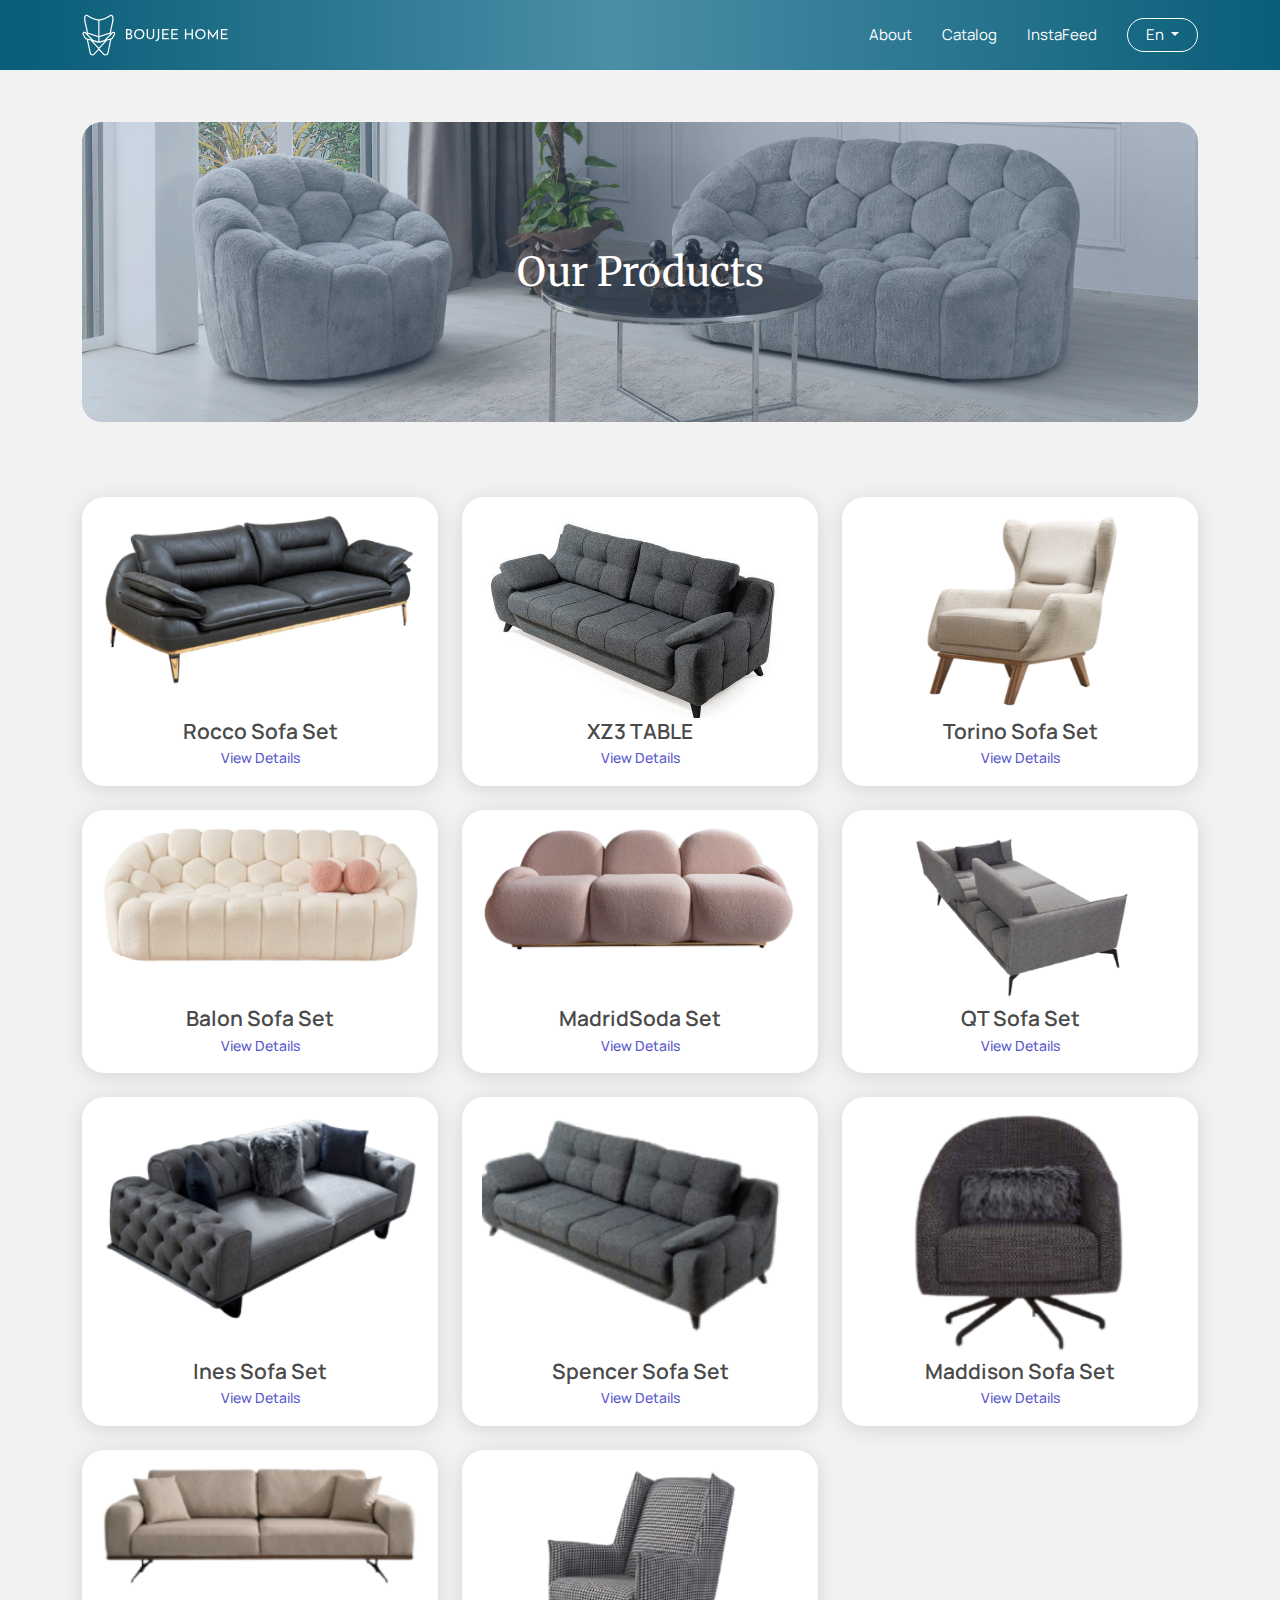
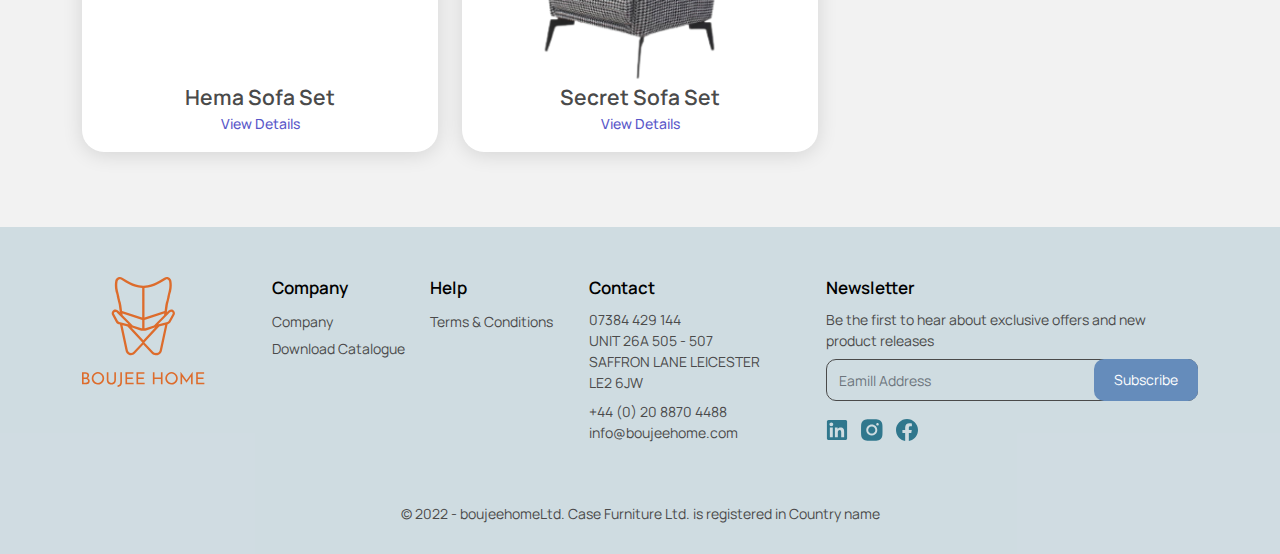
==== commit a25bf38e: "d" ====
--- a/our-products.html
+++ b/our-products.html
@@ -15,7 +15,7 @@
   <link rel="stylesheet" href="assets/css/bootstrap.min.css" />
   <link rel="stylesheet" href="assets/swiper/swiper-bundle.min.css" />
   <link rel="stylesheet" href="assets/css/jquery.fancybox.css" />
-  <link rel="stylesheet" href="assets/css/main.css" />
+  <link rel="stylesheet" href="assets/css/main.css?v=19" />
 </head>
 <body>
   <!--[if lte IE 9]>
@@ -155,15 +155,7 @@
           </div><!-- /.p-single -->
         </div><!-- /.col-lg-4 -->
 
-        <div class="col-lg-4 col-md-6 col-sm-6">
-          <div class="p-single">
-            <img src="assets/img/product-page/7.png" style="max-width: 220px;" class="p-img w-100 mx-auto" alt="">
-            <div class="p-text">
-              <h3> QT Cornor </h3>
-              <a href="#p-modal" data-bs-toggle="modal" > View Details </a>
-            </div><!-- /.p-text -->
-          </div><!-- /.p-single -->
-        </div><!-- /.col-lg-4 -->
+
 
         <div class="col-lg-4 col-md-6 col-sm-6">
           <div class="p-single">
--- a/assets/css/main.css
+++ b/assets/css/main.css
@@ -1019,6 +1019,13 @@
      object-fit: cover;
 }
 @media only screen and (max-width: 991px) {
+  .p-modal .full img {
+    height: auto;
+    -o-object-fit: fill;
+       object-fit: fill;
+  }
+}
+@media only screen and (max-width: 991px) {
   .p-modal .previews {
     display: -webkit-box;
     display: -ms-flexbox;
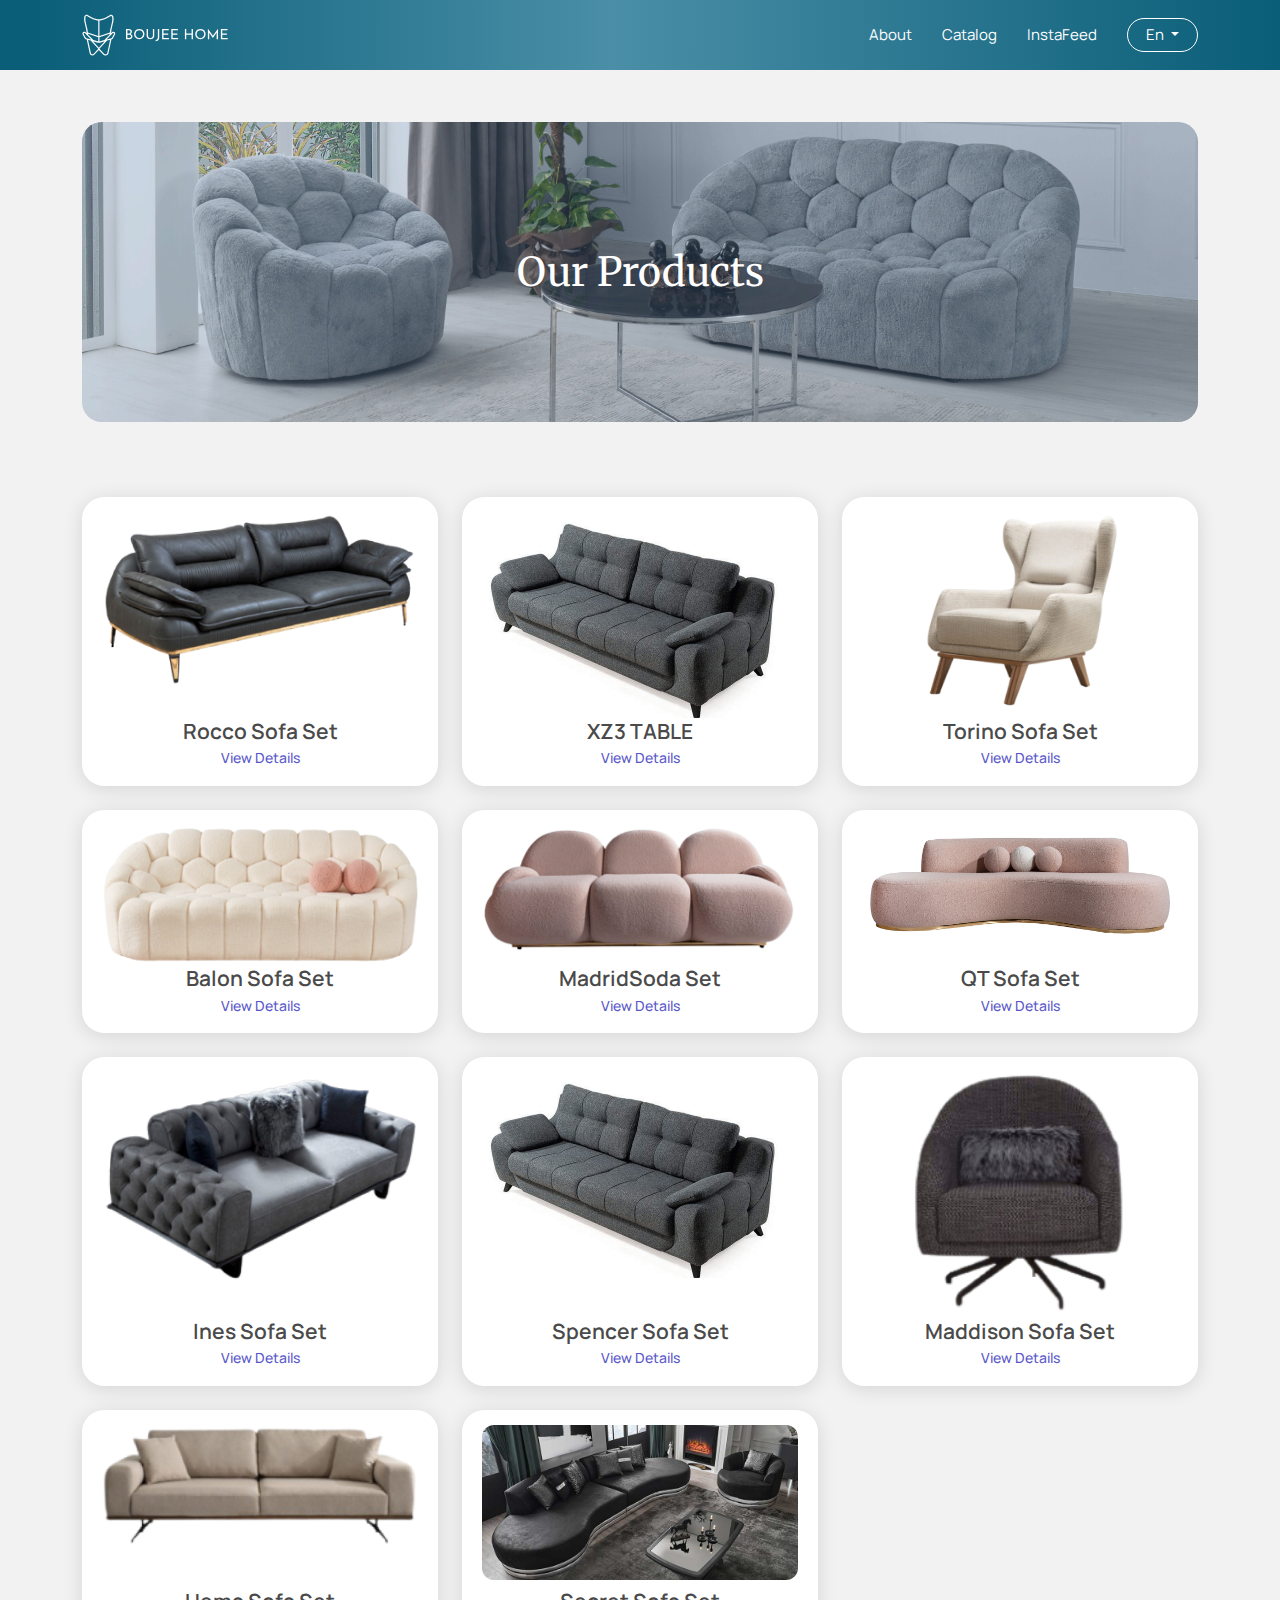
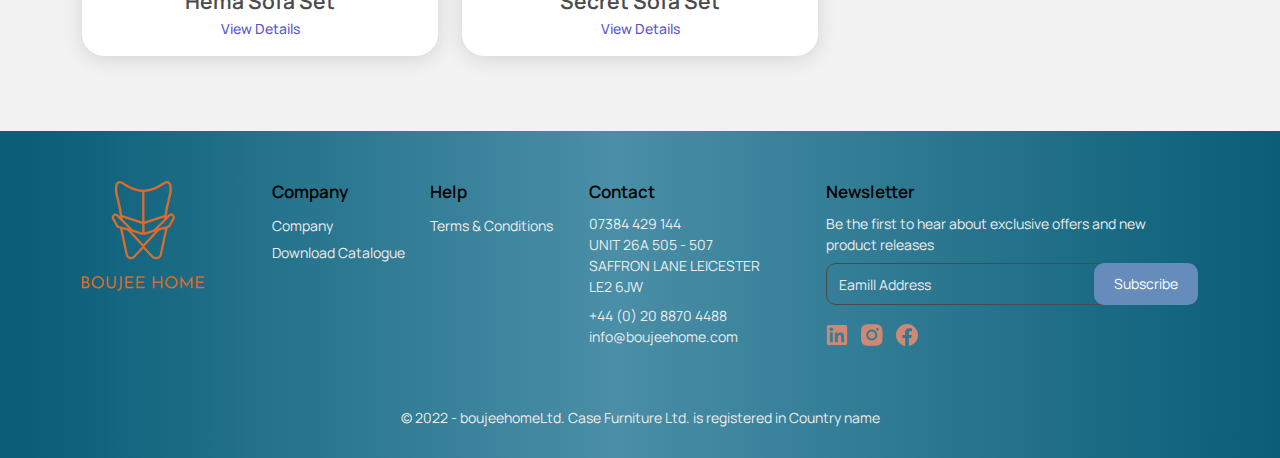
==== commit 665e89ae: "done" ====
--- a/our-products.html
+++ b/our-products.html
@@ -15,7 +15,7 @@
   <link rel="stylesheet" href="assets/css/bootstrap.min.css" />
   <link rel="stylesheet" href="assets/swiper/swiper-bundle.min.css" />
   <link rel="stylesheet" href="assets/css/jquery.fancybox.css" />
-  <link rel="stylesheet" href="assets/css/main.css?v=19" />
+  <link rel="stylesheet" href="assets/css/main.css?v=139" />
 </head>
 <body>
   <!--[if lte IE 9]>
@@ -130,7 +130,7 @@
             <img src="assets/img/product-page/4.png" class="p-img" alt="">
             <div class="p-text">
               <h3> Balon Sofa Set </h3>
-              <a href="#p-modal" data-bs-toggle="modal" > View Details </a>
+              <a href="#p-balon" data-bs-toggle="modal" > View Details </a>
             </div><!-- /.p-text -->
           </div><!-- /.p-single -->
         </div><!-- /.col-lg-4 -->
@@ -140,17 +140,17 @@
             <img src="assets/img/product-page/5.png" class="p-img" alt="">
             <div class="p-text">
               <h3> MadridSoda Set </h3>
-              <a href="#p-modal" data-bs-toggle="modal" > View Details </a>
+              <a href="#p-madrid" data-bs-toggle="modal" > View Details </a>
             </div><!-- /.p-text -->
           </div><!-- /.p-single -->
         </div><!-- /.col-lg-4 -->
 
         <div class="col-lg-4 col-md-6 col-sm-6">
           <div class="p-single">
-            <img src="assets/img/product-page/6.png" style="max-width: 220px;" class="p-img w-100 mx-auto" alt="">
+            <img src="assets/img/product-page/6.jpg" class="p-img w-100 mx-auto" alt="">
             <div class="p-text">
               <h3> QT Sofa Set </h3>
-              <a href="#p-modal" data-bs-toggle="modal" > View Details </a>
+              <a href="#p-qt" data-bs-toggle="modal" > View Details </a>
             </div><!-- /.p-text -->
           </div><!-- /.p-single -->
         </div><!-- /.col-lg-4 -->
@@ -169,7 +169,7 @@
 
         <div class="col-lg-4 col-md-6 col-sm-6">
           <div class="p-single">
-            <img src="assets/img/product-page/9.png" class="p-img" alt="">
+            <img src="assets/img/product-page/2.png" class="p-img" alt="">
             <div class="p-text">
               <h3> Spencer Sofa Set </h3>
               <a href="#p-spencer" data-bs-toggle="modal" > View Details </a>
@@ -199,10 +199,10 @@
 
         <div class="col-lg-4 col-md-6 col-sm-6">
           <div class="p-single">
-            <img src="assets/img/product-page/12.png" style="max-width: 200px;" class="p-img w-100 mx-auto" alt="">
-            <div class="p-text">
+            <img src="assets/img/product-page/12.jpg"  style="border-radius: 12px;"  class="p-img w-100 mx-auto" alt="">
+            <div class="p-text mt-2">
               <h3> Secret Sofa Set </h3>
-              <a href="#p-modal" data-bs-toggle="modal" > View Details </a>
+              <a href="#p-secret" data-bs-toggle="modal" > View Details </a>
             </div><!-- /.p-text -->
           </div><!-- /.p-single -->
         </div><!-- /.col-lg-4 -->
@@ -460,7 +460,7 @@
       <div class="modal-dialog modal-dialog-centered modal-lg">
         <div class="modal-content">
           <div class="modal-header">
-            <h5 class="modal-title"> Rocco Sofa Set </h5>
+            <h5 class="modal-title"> Torino Sofa Set </h5>
             <button type="button" class="btn-close" data-bs-dismiss="modal" aria-label="Close"></button>
           </div>
           <div class="modal-body">
@@ -1125,6 +1125,448 @@
       <!-- ======= modal-popup-end ======= -->
 
 
+      <div class="modal fade p-modal" id="p-balon" data-bs-backdrop="static">
+        <div class="modal-dialog modal-dialog-centered modal-lg">
+          <div class="modal-content">
+            <div class="modal-header">
+              <h5 class="modal-title"> Balon Sofa Set </h5>
+              <button type="button" class="btn-close" data-bs-dismiss="modal" aria-label="Close"></button>
+            </div>
+            <div class="modal-body">
+
+              <div class="container-fluid">
+                <div class="row gy-3">
+                  <div class="col-lg-8 order-2 order-lg-1">
+                    <div class="full">
+                      <!-- first image is viewable to start -->
+                      <img src="assets/img/balon/1.jpg" class="img-fluid" />
+                    </div>
+                  </div><!-- /.col-lg-8 -->
+
+                  <div class="col-lg-4  order-1 order-lg-2">
+                    <div class="previews">
+                      <a href="#!" class="selected tuhumb" data-full="assets/img/balon/1.jpg">
+                        <img src="assets/img/balon/1.jpg" />
+                      </a>
+                      <a href="#!" class="tuhumb" data-full="assets/img/balon/2.jpg">
+                        <img src="assets/img/balon/2.jpg" />
+                      </a>
+                      <a href="#!" class="tuhumb" data-full="assets/img/balon/3.jpg">
+                        <img src="assets/img/balon/3.jpg" />
+                      </a>
+
+                    </div>
+                  </div><!-- /.col-lg-4 -->
+
+                </div><!-- /.row -->
+
+                <div class="pop-details">
+                  <h4> Sofa Set Details </h4>
+                  <div class="table-responsive">
+                    <table class="table table-borderless">
+                      <thead>
+                        <tr>
+                          <th scope="col"> Module </th>
+                          <th scope="col">Width</th>
+                          <th scope="col">Height</th>
+                          <th scope="col">Depth</th>
+                        </tr>
+                      </thead>
+                      <tbody class="border-0">
+
+                        <tr>
+                          <td> 3 Seater Sofa </td>
+                          <td>225cm</td>
+                          <td>97cm</td>
+                          <td>@78cm</td>
+                        </tr>
+
+                        <tr>
+                          <td> 3 Seater Sofa </td>
+                          <td>225cm</td>
+                          <td>97cm</td>
+                          <td>@78cm</td>
+                        </tr>
+
+                        <tr>
+                          <td> 3 Seater Sofa </td>
+                          <td>225cm</td>
+                          <td>97cm</td>
+                          <td>@78cm</td>
+                        </tr>
+
+                      </tbody>
+                    </table>
+                  </div><!-- /.table-responsive -->
+                </div><!-- /.pop-details -->
+
+              </div><!-- /.container-fluid -->
+
+            </div><!--.modal-body-->
+
+            <div class="modal-foot">
+              <div class="container-fluid">
+                <div class="row">
+                  <div class="col-lg-8">
+                    <div class="pop-buttons">
+                      <a href="#" class="btn-pop me-lg-1" >
+                        <img src="assets/img/product-page/instagram.svg" class="me-1" alt="">
+                        <span> Message on Insatgram </span>
+                      </a>
+                      <a href="#" class="btn-pop" >
+                        <img src="assets/img/product-page/call.svg" class="me-1" alt="">
+                        <span> Contact  Us </span>
+                      </a>
+                    </div><!-- /.pop-buttons -->
+                  </div><!-- /.col-lg-6 -->
+                  <div class="col-lg-4">
+                    <div class="btn-lefts text-lg-end mt-2 mt-lg-0">
+                      <a href="#" class="btn-pop" >
+                        <span class="me-1"> View More Details </span>
+                        <img src="assets/img/product-page/arrow-right.svg" alt="">
+                      </a>
+                    </div><!-- /.btn-lefts -->
+                  </div><!-- /.col-lg-6 -->
+                </div><!-- /.row -->
+              </div><!-- /.container-fluid -->
+            </div>
+          </div>
+        </div>
+      </div>
+      <!-- ======= modal-popup-end ======= -->
+
+      <div class="modal fade p-modal" id="p-madrid" data-bs-backdrop="static">
+        <div class="modal-dialog modal-dialog-centered modal-lg">
+          <div class="modal-content">
+            <div class="modal-header">
+              <h5 class="modal-title"> MadridSoda Set </h5>
+              <button type="button" class="btn-close" data-bs-dismiss="modal" aria-label="Close"></button>
+            </div>
+            <div class="modal-body">
+
+              <div class="container-fluid">
+                <div class="row gy-3">
+                  <div class="col-lg-8 order-2 order-lg-1">
+                    <div class="full">
+                      <!-- first image is viewable to start -->
+                      <img src="assets/img/madrid/1.jpg" class="img-fluid" />
+                    </div>
+                  </div><!-- /.col-lg-8 -->
+
+                  <div class="col-lg-4  order-1 order-lg-2">
+                    <div class="previews">
+                      <a href="#!" class="selected tuhumb" data-full="assets/img/madrid/1.jpg">
+                        <img src="assets/img/madrid/1.jpg" />
+                      </a>
+                      <a href="#!" class="tuhumb" data-full="assets/img/madrid/2.jpg">
+                        <img src="assets/img/madrid/2.jpg" />
+                      </a>
+                      <a href="#!" class="tuhumb" data-full="assets/img/madrid/3.jpg">
+                        <img src="assets/img/madrid/3.jpg" />
+                      </a>
+
+                    </div>
+                  </div><!-- /.col-lg-4 -->
+
+                </div><!-- /.row -->
+
+                <div class="pop-details">
+                  <h4> Sofa Set Details </h4>
+                  <div class="table-responsive">
+                    <table class="table table-borderless">
+                      <thead>
+                        <tr>
+                          <th scope="col"> Module </th>
+                          <th scope="col">Width</th>
+                          <th scope="col">Height</th>
+                          <th scope="col">Depth</th>
+                        </tr>
+                      </thead>
+                      <tbody class="border-0">
+
+                        <tr>
+                          <td> 3 Seater Sofa </td>
+                          <td>225cm</td>
+                          <td>97cm</td>
+                          <td>@78cm</td>
+                        </tr>
+
+                        <tr>
+                          <td> 3 Seater Sofa </td>
+                          <td>225cm</td>
+                          <td>97cm</td>
+                          <td>@78cm</td>
+                        </tr>
+
+                        <tr>
+                          <td> 3 Seater Sofa </td>
+                          <td>225cm</td>
+                          <td>97cm</td>
+                          <td>@78cm</td>
+                        </tr>
+
+                      </tbody>
+                    </table>
+                  </div><!-- /.table-responsive -->
+                </div><!-- /.pop-details -->
+
+              </div><!-- /.container-fluid -->
+
+            </div><!--.modal-body-->
+
+            <div class="modal-foot">
+              <div class="container-fluid">
+                <div class="row">
+                  <div class="col-lg-8">
+                    <div class="pop-buttons">
+                      <a href="#" class="btn-pop me-lg-1" >
+                        <img src="assets/img/product-page/instagram.svg" class="me-1" alt="">
+                        <span> Message on Insatgram </span>
+                      </a>
+                      <a href="#" class="btn-pop" >
+                        <img src="assets/img/product-page/call.svg" class="me-1" alt="">
+                        <span> Contact  Us </span>
+                      </a>
+                    </div><!-- /.pop-buttons -->
+                  </div><!-- /.col-lg-6 -->
+                  <div class="col-lg-4">
+                    <div class="btn-lefts text-lg-end mt-2 mt-lg-0">
+                      <a href="#" class="btn-pop" >
+                        <span class="me-1"> View More Details </span>
+                        <img src="assets/img/product-page/arrow-right.svg" alt="">
+                      </a>
+                    </div><!-- /.btn-lefts -->
+                  </div><!-- /.col-lg-6 -->
+                </div><!-- /.row -->
+              </div><!-- /.container-fluid -->
+            </div>
+          </div>
+        </div>
+      </div>
+      <!-- ======= modal-popup-end ======= -->
+
+      <div class="modal fade p-modal" id="p-qt" data-bs-backdrop="static">
+        <div class="modal-dialog modal-dialog-centered modal-lg">
+          <div class="modal-content">
+            <div class="modal-header">
+              <h5 class="modal-title"> QT Sofa Set </h5>
+              <button type="button" class="btn-close" data-bs-dismiss="modal" aria-label="Close"></button>
+            </div>
+            <div class="modal-body">
+
+              <div class="container-fluid">
+                <div class="row gy-3">
+                  <div class="col-lg-8 order-2 order-lg-1">
+                    <div class="full">
+                      <!-- first image is viewable to start -->
+                      <img src="assets/img/qt/1.jpg" class="img-fluid" />
+                    </div>
+                  </div><!-- /.col-lg-8 -->
+
+                  <div class="col-lg-4  order-1 order-lg-2">
+                    <div class="previews">
+                      <a href="#!" class="selected tuhumb" data-full="assets/img/qt/1.jpg">
+                        <img src="assets/img/qt/1.jpg" />
+                      </a>
+                      <a href="#!" class="tuhumb" data-full="assets/img/qt/2.jpg">
+                        <img src="assets/img/qt/2.jpg" />
+                      </a>
+                      <a href="#!" class="tuhumb" data-full="assets/img/qt/3.jpg">
+                        <img src="assets/img/qt/3.jpg" />
+                      </a>
+
+                    </div>
+                  </div><!-- /.col-lg-4 -->
+
+                </div><!-- /.row -->
+
+                <div class="pop-details">
+                  <h4> Sofa Set Details </h4>
+                  <div class="table-responsive">
+                    <table class="table table-borderless">
+                      <thead>
+                        <tr>
+                          <th scope="col"> Module </th>
+                          <th scope="col">Width</th>
+                          <th scope="col">Height</th>
+                          <th scope="col">Depth</th>
+                        </tr>
+                      </thead>
+                      <tbody class="border-0">
+
+                        <tr>
+                          <td> 3 Seater Sofa </td>
+                          <td>225cm</td>
+                          <td>97cm</td>
+                          <td>@78cm</td>
+                        </tr>
+
+                        <tr>
+                          <td> 3 Seater Sofa </td>
+                          <td>225cm</td>
+                          <td>97cm</td>
+                          <td>@78cm</td>
+                        </tr>
+
+                        <tr>
+                          <td> 3 Seater Sofa </td>
+                          <td>225cm</td>
+                          <td>97cm</td>
+                          <td>@78cm</td>
+                        </tr>
+
+                      </tbody>
+                    </table>
+                  </div><!-- /.table-responsive -->
+                </div><!-- /.pop-details -->
+
+              </div><!-- /.container-fluid -->
+
+            </div><!--.modal-body-->
+
+            <div class="modal-foot">
+              <div class="container-fluid">
+                <div class="row">
+                  <div class="col-lg-8">
+                    <div class="pop-buttons">
+                      <a href="#" class="btn-pop me-lg-1" >
+                        <img src="assets/img/product-page/instagram.svg" class="me-1" alt="">
+                        <span> Message on Insatgram </span>
+                      </a>
+                      <a href="#" class="btn-pop" >
+                        <img src="assets/img/product-page/call.svg" class="me-1" alt="">
+                        <span> Contact  Us </span>
+                      </a>
+                    </div><!-- /.pop-buttons -->
+                  </div><!-- /.col-lg-6 -->
+                  <div class="col-lg-4">
+                    <div class="btn-lefts text-lg-end mt-2 mt-lg-0">
+                      <a href="#" class="btn-pop" >
+                        <span class="me-1"> View More Details </span>
+                        <img src="assets/img/product-page/arrow-right.svg" alt="">
+                      </a>
+                    </div><!-- /.btn-lefts -->
+                  </div><!-- /.col-lg-6 -->
+                </div><!-- /.row -->
+              </div><!-- /.container-fluid -->
+            </div>
+          </div>
+        </div>
+      </div>
+      <!-- ======= modal-popup-end ======= -->
+
+      <div class="modal fade p-modal" id="p-secret" data-bs-backdrop="static">
+        <div class="modal-dialog modal-dialog-centered modal-lg">
+          <div class="modal-content">
+            <div class="modal-header">
+              <h5 class="modal-title"> Secret Sofa Set </h5>
+              <button type="button" class="btn-close" data-bs-dismiss="modal" aria-label="Close"></button>
+            </div>
+            <div class="modal-body">
+
+              <div class="container-fluid">
+                <div class="row gy-3">
+                  <div class="col-lg-8 order-2 order-lg-1">
+                    <div class="full">
+                      <!-- first image is viewable to start -->
+                      <img src="assets/img/secret-sofa/1.jpg" class="img-fluid" />
+                    </div>
+                  </div><!-- /.col-lg-8 -->
+
+                  <div class="col-lg-4  order-1 order-lg-2">
+                    <div class="previews">
+                      <a href="#!" class="selected tuhumb" data-full="assets/img/secret-sofa/1.jpg">
+                        <img src="assets/img/secret-sofa/1.jpg" />
+                      </a>
+                      <a href="#!" class="tuhumb" data-full="assets/img/secret-sofa/2.jpg">
+                        <img src="assets/img/secret-sofa/2.jpg" />
+                      </a>
+                      <a href="#!" class="tuhumb" data-full="assets/img/secret-sofa/3.jpg">
+                        <img src="assets/img/secret-sofa/3.jpg" />
+                      </a>
+
+                    </div>
+                  </div><!-- /.col-lg-4 -->
+
+                </div><!-- /.row -->
+
+                <div class="pop-details">
+                  <h4> Sofa Set Details </h4>
+                  <div class="table-responsive">
+                    <table class="table table-borderless">
+                      <thead>
+                        <tr>
+                          <th scope="col"> Module </th>
+                          <th scope="col">Width</th>
+                          <th scope="col">Height</th>
+                          <th scope="col">Depth</th>
+                        </tr>
+                      </thead>
+                      <tbody class="border-0">
+
+                        <tr>
+                          <td> 3 Seater Sofa </td>
+                          <td>225cm</td>
+                          <td>97cm</td>
+                          <td>@78cm</td>
+                        </tr>
+
+                        <tr>
+                          <td> 3 Seater Sofa </td>
+                          <td>225cm</td>
+                          <td>97cm</td>
+                          <td>@78cm</td>
+                        </tr>
+
+                        <tr>
+                          <td> 3 Seater Sofa </td>
+                          <td>225cm</td>
+                          <td>97cm</td>
+                          <td>@78cm</td>
+                        </tr>
+
+                      </tbody>
+                    </table>
+                  </div><!-- /.table-responsive -->
+                </div><!-- /.pop-details -->
+
+              </div><!-- /.container-fluid -->
+
+            </div><!--.modal-body-->
+
+            <div class="modal-foot">
+              <div class="container-fluid">
+                <div class="row">
+                  <div class="col-lg-8">
+                    <div class="pop-buttons">
+                      <a href="#" class="btn-pop me-lg-1" >
+                        <img src="assets/img/product-page/instagram.svg" class="me-1" alt="">
+                        <span> Message on Insatgram </span>
+                      </a>
+                      <a href="#" class="btn-pop" >
+                        <img src="assets/img/product-page/call.svg" class="me-1" alt="">
+                        <span> Contact  Us </span>
+                      </a>
+                    </div><!-- /.pop-buttons -->
+                  </div><!-- /.col-lg-6 -->
+                  <div class="col-lg-4">
+                    <div class="btn-lefts text-lg-end mt-2 mt-lg-0">
+                      <a href="#" class="btn-pop" >
+                        <span class="me-1"> View More Details </span>
+                        <img src="assets/img/product-page/arrow-right.svg" alt="">
+                      </a>
+                    </div><!-- /.btn-lefts -->
+                  </div><!-- /.col-lg-6 -->
+                </div><!-- /.row -->
+              </div><!-- /.container-fluid -->
+            </div>
+          </div>
+        </div>
+      </div>
+      <!-- ======= modal-popup-end ======= -->
+
+
+
   <script src="https://ajax.googleapis.com/ajax/libs/jquery/3.6.0/jquery.min.js"></script>
   <script src="assets/js/bootstrap.bundle.min.js"></script>
   <script src="assets/swiper/swiper-bundle.min.js"></script>
--- a/assets/css/main.css
+++ b/assets/css/main.css
@@ -513,7 +513,7 @@
 --------------------------------------------------------------*/
 .hero-area {
   position: relative;
-  background-image: url("../img/hero/hero-bg.jpg");
+  background-image: url("../img/hero/3.jpg");
   background-position: bottom center;
   background-size: cover;
   background-repeat: no-repeat;
@@ -1169,6 +1169,7 @@
 .main-footer {
   padding: 50px 0px 30px 0px;
   background-color: rgba(70, 134, 160, 0.2);
+  background: linear-gradient(90.09deg, #0A5E78 2.15%, #4A8EA7 47.91%, #0A5E78 99.91%);
 }
 @media only screen and (max-width: 767px) {
   .main-footer {
@@ -1199,12 +1200,12 @@
   }
 }
 .main-footer p {
-  color: #4a4a4a;
+  color: #eee;
   font-size: 14px;
   line-height: 1.5;
 }
 .main-footer a {
-  color: #4a4a4a;
+  color: #eee;
   font-size: 14px;
 }
 .main-footer .footer-links {
@@ -1218,7 +1219,7 @@
 .main-footer .footer-links a {
   display: inline-block;
   text-decoration: none;
-  color: #4a4a4a;
+  color: #eee;
   font-size: 14px;
   -webkit-transition: all 0.2s ease-in;
   transition: all 0.2s ease-in;
@@ -1235,6 +1236,22 @@
   border-radius: 10px;
   height: 42px;
   font-size: 14px;
+  color: #eee;
+}
+.main-footer .footer-form .form-control::-webkit-input-placeholder {
+  color: #eee;
+}
+.main-footer .footer-form .form-control::-moz-placeholder {
+  color: #eee;
+}
+.main-footer .footer-form .form-control:-ms-input-placeholder {
+  color: #eee;
+}
+.main-footer .footer-form .form-control::-ms-input-placeholder {
+  color: #eee;
+}
+.main-footer .footer-form .form-control::placeholder {
+  color: #eee;
 }
 .main-footer .footer-form .btn-submit {
   display: inline-block;
@@ -1267,6 +1284,8 @@
 }
 .main-footer .footer-social a img {
   height: 22px;
+  -webkit-filter: invert(100%);
+          filter: invert(100%);
 }
 .main-footer .legal {
   text-align: center;
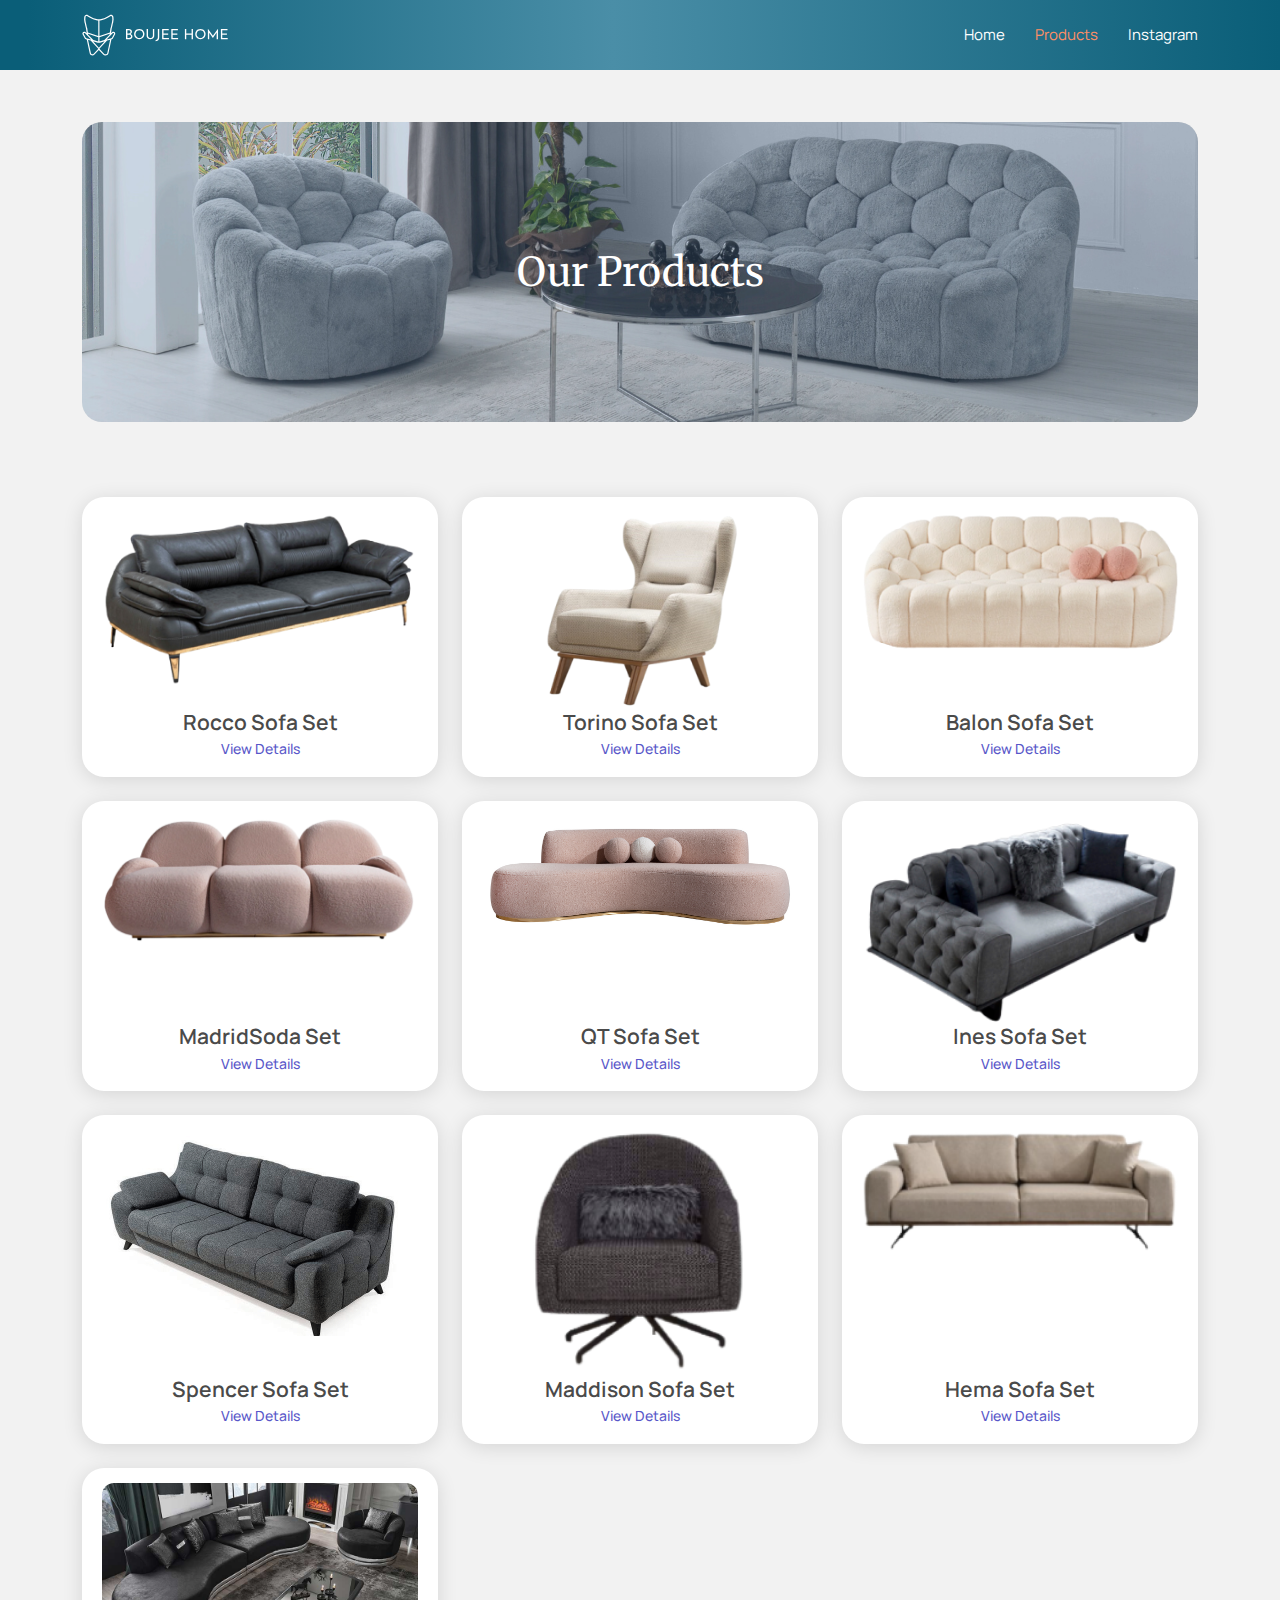
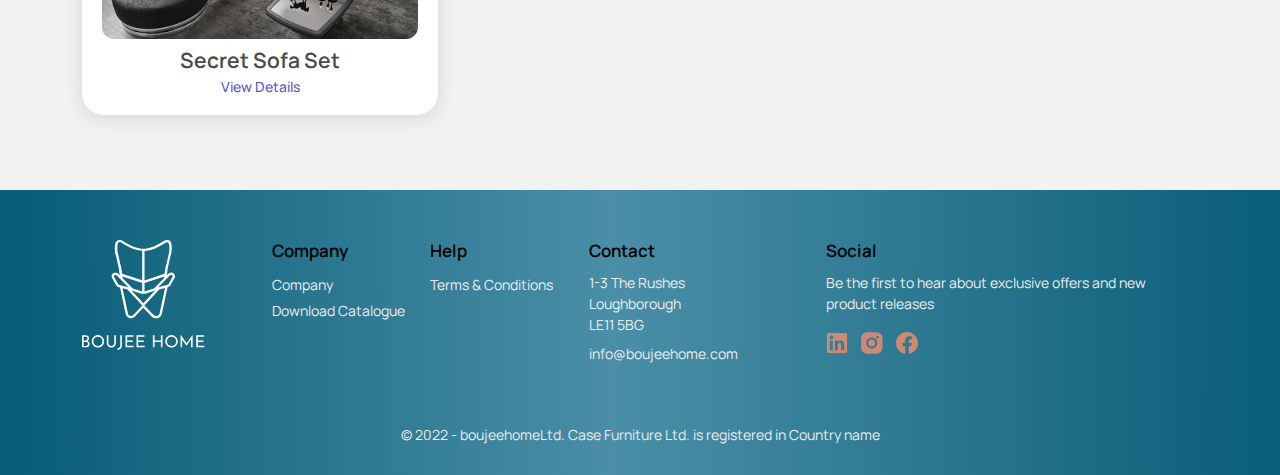
==== commit cd1daaa2: "allset" ====
--- a/our-products.html
+++ b/our-products.html
@@ -44,24 +44,15 @@
             <ul id="nav" class="navbar-nav ms-auto">
 
               <li class="nav-item">
-                <a class="page-scroll" href="#about"> About </a>
+                <a href="/"> Home </a>
               </li>
               <li class="nav-item">
-                <a class="page-scroll" href="#work"> Catalog </a>
+                <a href="our-products.html" class="active"> Products </a>
               </li>
               <li class="nav-item">
-                <a class="page-scroll" href="#download"> InstaFeed </a>
+                <a href="/#insta"> Instagram </a>
               </li>
-              <li class="nav-item dropdown">
-                <a class="dropdown-toggle" href="#" role="button" data-bs-toggle="dropdown" aria-expanded="false">
-                  En
-                </a>
-                <ul class="dropdown-menu">
-                  <li><a class="dropdown-item" href="#"> En </a></li>
-                  <li><a class="dropdown-item" href="#">Ar </a></li>
-                  <li><a class="dropdown-item" href="#"> Sp </a></li>
-                </ul>
-              </li>
+
             </ul>
 
           </div>
@@ -100,27 +91,19 @@
             <img src="assets/img/product-page/1.png" class="p-img" alt="">
             <div class="p-text">
               <h3> Rocco Sofa Set </h3>
-              <a href="#p-rocco" data-bs-toggle="modal" > View Details </a>
+              <a href="#p-rocco" data-bs-toggle="modal"> View Details </a>
             </div><!-- /.p-text -->
           </div><!-- /.p-single -->
         </div><!-- /.col-lg-4 -->
 
-        <div class="col-lg-4 col-md-6 col-sm-6">
-          <div class="p-single">
-            <img src="assets/img/product-page/2.png" class="p-img" alt="">
-            <div class="p-text">
-              <h3> XZ3 TABLE </h3>
-              <a href="#p-modal" data-bs-toggle="modal" > View Details </a>
-            </div><!-- /.p-text -->
-          </div><!-- /.p-single -->
-        </div><!-- /.col-lg-4 -->
+
 
         <div class="col-lg-4 col-md-6 col-sm-6">
           <div class="p-single">
             <img src="assets/img/product-page/3.png" style="max-width: 200px;" class="p-img w-100 mx-auto" alt="">
             <div class="p-text">
               <h3> Torino Sofa Set </h3>
-              <a href="#p-torino" data-bs-toggle="modal" > View Details </a>
+              <a href="#p-torino" data-bs-toggle="modal"> View Details </a>
             </div><!-- /.p-text -->
           </div><!-- /.p-single -->
         </div><!-- /.col-lg-4 -->
@@ -130,7 +113,7 @@
             <img src="assets/img/product-page/4.png" class="p-img" alt="">
             <div class="p-text">
               <h3> Balon Sofa Set </h3>
-              <a href="#p-balon" data-bs-toggle="modal" > View Details </a>
+              <a href="#p-balon" data-bs-toggle="modal"> View Details </a>
             </div><!-- /.p-text -->
           </div><!-- /.p-single -->
         </div><!-- /.col-lg-4 -->
@@ -140,7 +123,7 @@
             <img src="assets/img/product-page/5.png" class="p-img" alt="">
             <div class="p-text">
               <h3> MadridSoda Set </h3>
-              <a href="#p-madrid" data-bs-toggle="modal" > View Details </a>
+              <a href="#p-madrid" data-bs-toggle="modal"> View Details </a>
             </div><!-- /.p-text -->
           </div><!-- /.p-single -->
         </div><!-- /.col-lg-4 -->
@@ -150,7 +133,7 @@
             <img src="assets/img/product-page/6.jpg" class="p-img w-100 mx-auto" alt="">
             <div class="p-text">
               <h3> QT Sofa Set </h3>
-              <a href="#p-qt" data-bs-toggle="modal" > View Details </a>
+              <a href="#p-qt" data-bs-toggle="modal"> View Details </a>
             </div><!-- /.p-text -->
           </div><!-- /.p-single -->
         </div><!-- /.col-lg-4 -->
@@ -162,7 +145,7 @@
             <img src="assets/img/product-page/8.png" class="p-img" alt="">
             <div class="p-text">
               <h3> Ines Sofa Set </h3>
-              <a href="#p-modal" data-bs-toggle="modal" > View Details </a>
+              <a href="#p-modal" data-bs-toggle="modal"> View Details </a>
             </div><!-- /.p-text -->
           </div><!-- /.p-single -->
         </div><!-- /.col-lg-4 -->
@@ -172,7 +155,7 @@
             <img src="assets/img/product-page/2.png" class="p-img" alt="">
             <div class="p-text">
               <h3> Spencer Sofa Set </h3>
-              <a href="#p-spencer" data-bs-toggle="modal" > View Details </a>
+              <a href="#p-spencer" data-bs-toggle="modal"> View Details </a>
             </div><!-- /.p-text -->
           </div><!-- /.p-single -->
         </div><!-- /.col-lg-4 -->
@@ -182,7 +165,7 @@
             <img src="assets/img/product-page/10.png" style="max-width: 220px;" class="p-img w-100 mx-auto" alt="">
             <div class="p-text">
               <h3> Maddison Sofa Set </h3>
-              <a href="#p-maddison" data-bs-toggle="modal" > View Details </a>
+              <a href="#p-maddison" data-bs-toggle="modal"> View Details </a>
             </div><!-- /.p-text -->
           </div><!-- /.p-single -->
         </div><!-- /.col-lg-4 -->
@@ -192,17 +175,17 @@
             <img src="assets/img/product-page/11.png" class="p-img" alt="">
             <div class="p-text">
               <h3> Hema Sofa Set </h3>
-              <a href="#p-hema" data-bs-toggle="modal" > View Details </a>
+              <a href="#p-hema" data-bs-toggle="modal"> View Details </a>
             </div><!-- /.p-text -->
           </div><!-- /.p-single -->
         </div><!-- /.col-lg-4 -->
 
         <div class="col-lg-4 col-md-6 col-sm-6">
           <div class="p-single">
-            <img src="assets/img/product-page/12.jpg"  style="border-radius: 12px;"  class="p-img w-100 mx-auto" alt="">
+            <img src="assets/img/product-page/12.jpg" style="border-radius: 12px;" class="p-img w-100 mx-auto" alt="">
             <div class="p-text mt-2">
               <h3> Secret Sofa Set </h3>
-              <a href="#p-secret" data-bs-toggle="modal" > View Details </a>
+              <a href="#p-secret" data-bs-toggle="modal"> View Details </a>
             </div><!-- /.p-text -->
           </div><!-- /.p-single -->
         </div><!-- /.col-lg-4 -->
@@ -249,17 +232,12 @@
               <div class="footer-widget">
                 <h5> Contact </h5>
                 <p>
-                  07384 429 144 <br>
-                  UNIT 26A 505 - 507 <br>
-                  SAFFRON LANE LEICESTER <br>
-                  LE2 6JW
+                  1-3 The Rushes <br>
+                  Loughborough <br>
+                  LE11 5BG
                 </p>
 
                 <p class="mt-2">
-                  <a href="tel:+442088704488"> +44 (0) 20 8870 4488 </a>
-                </p>
-
-                <p>
                   <a href="mailto:info@boujeehome.com"> info@boujeehome.com </a>
                 </p>
 
@@ -268,16 +246,13 @@
 
             <div class="col-lg-5">
               <div class="footer-widget">
-                <h5> Newsletter </h5>
+                <h5> Social </h5>
 
                 <p class="mb-2">
                   Be the first to hear about exclusive offers and new product releases
                 </p>
 
-                <div class="footer-form">
-                  <input type="text" class="form-control" placeholder="Eamill Address">
-                  <button class="btn-submit"> Subscribe </button>
-                </div><!-- /.footer-form -->
+
                 <ul class="footer-social">
                   <li>
                     <a href="#">
@@ -313,6 +288,7 @@
 
 
 
+
   <a href="#" class="scroll-top btn-hover">
     <img src="assets/img/chev-white.svg" alt="chev">
   </a>
@@ -395,24 +371,24 @@
                   <tbody class="border-0">
 
                     <tr>
-                      <td> 3 Seater Sofa </td>
-                      <td>225cm</td>
-                      <td>97cm</td>
-                      <td>@78cm</td>
-                    </tr>
-
-                    <tr>
-                      <td> 3 Seater Sofa </td>
-                      <td>225cm</td>
-                      <td>97cm</td>
-                      <td>@78cm</td>
-                    </tr>
-
-                    <tr>
-                      <td> 3 Seater Sofa </td>
-                      <td>225cm</td>
-                      <td>97cm</td>
-                      <td>@78cm</td>
+                      <td> 3 Seater </td>
+                      <td>238cm</td>
+                      <td>96cm</td>
+                      <td>88cm</td>
+                    </tr>
+
+                    <tr>
+                      <td> 2 Seater </td>
+                      <td>200cm</td>
+                      <td>96cm</td>
+                      <td>88cm</td>
+                    </tr>
+
+                    <tr>
+                      <td> 1 Seater </td>
+                      <td>78cm</td>
+                      <td>90cm</td>
+                      <td>90cm</td>
                     </tr>
 
                   </tbody>
@@ -422,152 +398,146 @@
 
           </div><!-- /.container-fluid -->
 
-        </div><!--.modal-body-->
+        </div>
+        <!--.modal-body-->
 
         <div class="modal-foot">
           <div class="container-fluid">
             <div class="row">
               <div class="col-lg-8">
                 <div class="pop-buttons">
-                  <a href="#" class="btn-pop me-lg-1" >
+                  <a href="https://www.instagram.com/boujeehomeuk/?igshid=YmMyMTA2M2Y%3D" target="_blank" class="btn-pop me-lg-1">
                     <img src="assets/img/product-page/instagram.svg" class="me-1" alt="">
                     <span> Message on Insatgram </span>
                   </a>
-                  <a href="#" class="btn-pop" >
+
+                  <a href="tel:+447384429144" class="btn-pop">
                     <img src="assets/img/product-page/call.svg" class="me-1" alt="">
-                    <span> Contact  Us </span>
+                    <span> Contact Us </span>
                   </a>
                 </div><!-- /.pop-buttons -->
               </div><!-- /.col-lg-6 -->
-              <div class="col-lg-4">
-                <div class="btn-lefts text-lg-end mt-2 mt-lg-0">
-                  <a href="#" class="btn-pop" >
-                    <span class="me-1"> View More Details </span>
-                    <img src="assets/img/product-page/arrow-right.svg" alt="">
-                  </a>
-                </div><!-- /.btn-lefts -->
-              </div><!-- /.col-lg-6 -->
-            </div><!-- /.row -->
-          </div><!-- /.container-fluid -->
-        </div>
+
+            </div><!-- /.row -->
+          </div><!-- /.container-fluid -->
+        </div>
+
       </div>
     </div>
   </div>
   <!-- ======= modal-popup-end ======= -->
 
-    <!-- ======= modal-popup ======= -->
-    <div class="modal fade p-modal" id="p-torino" data-bs-backdrop="static">
-      <div class="modal-dialog modal-dialog-centered modal-lg">
-        <div class="modal-content">
-          <div class="modal-header">
-            <h5 class="modal-title"> Torino Sofa Set </h5>
-            <button type="button" class="btn-close" data-bs-dismiss="modal" aria-label="Close"></button>
-          </div>
-          <div class="modal-body">
-
-            <div class="container-fluid">
-              <div class="row gy-3">
-                <div class="col-lg-8 order-2 order-lg-1">
-                  <div class="full">
-                    <!-- first image is viewable to start -->
-                    <img src="assets/img/torino-sofa-set/1.jpg" class="img-fluid" />
-                  </div>
-                </div><!-- /.col-lg-8 -->
-
-                <div class="col-lg-4  order-1 order-lg-2">
-                  <div class="previews">
-                    <a href="#!" class="selected tuhumb" data-full="assets/img/torino-sofa-set/1.jpg">
-                      <img src="assets/img/torino-sofa-set/1.jpg" />
-                    </a>
-                    <a href="#!" class="tuhumb" data-full="assets/img/torino-sofa-set/2.jpg">
-                      <img src="assets/img/torino-sofa-set/2.jpg" />
-                    </a>
-                    <a href="#!" class="tuhumb" data-full="assets/img/torino-sofa-set/3.jpg">
-                      <img src="assets/img/torino-sofa-set/3.jpg" />
-                    </a>
-
-                  </div>
-                </div><!-- /.col-lg-4 -->
-
-
-              </div><!-- /.row -->
-
-              <div class="pop-details">
-                <h4> Sofa Set Details </h4>
-                <div class="table-responsive">
-                  <table class="table table-borderless">
-                    <thead>
-                      <tr>
-                        <th scope="col"> Module </th>
-                        <th scope="col">Width</th>
-                        <th scope="col">Height</th>
-                        <th scope="col">Depth</th>
-                      </tr>
-                    </thead>
-                    <tbody class="border-0">
-
-                      <tr>
-                        <td> 3 Seater Sofa </td>
-                        <td>225cm</td>
-                        <td>97cm</td>
-                        <td>@78cm</td>
-                      </tr>
-
-                      <tr>
-                        <td> 3 Seater Sofa </td>
-                        <td>225cm</td>
-                        <td>97cm</td>
-                        <td>@78cm</td>
-                      </tr>
-
-                      <tr>
-                        <td> 3 Seater Sofa </td>
-                        <td>225cm</td>
-                        <td>97cm</td>
-                        <td>@78cm</td>
-                      </tr>
-
-                    </tbody>
-                  </table>
-                </div><!-- /.table-responsive -->
-              </div><!-- /.pop-details -->
-
-            </div><!-- /.container-fluid -->
-
-          </div><!--.modal-body-->
-
-          <div class="modal-foot">
-            <div class="container-fluid">
-              <div class="row">
-                <div class="col-lg-8">
-                  <div class="pop-buttons">
-                    <a href="#" class="btn-pop me-lg-1" >
-                      <img src="assets/img/product-page/instagram.svg" class="me-1" alt="">
-                      <span> Message on Insatgram </span>
-                    </a>
-                    <a href="#" class="btn-pop" >
-                      <img src="assets/img/product-page/call.svg" class="me-1" alt="">
-                      <span> Contact  Us </span>
-                    </a>
-                  </div><!-- /.pop-buttons -->
-                </div><!-- /.col-lg-6 -->
-                <div class="col-lg-4">
-                  <div class="btn-lefts text-lg-end mt-2 mt-lg-0">
-                    <a href="#" class="btn-pop" >
-                      <span class="me-1"> View More Details </span>
-                      <img src="assets/img/product-page/arrow-right.svg" alt="">
-                    </a>
-                  </div><!-- /.btn-lefts -->
-                </div><!-- /.col-lg-6 -->
-              </div><!-- /.row -->
-            </div><!-- /.container-fluid -->
-          </div>
-        </div>
+  <!-- ======= modal-popup ======= -->
+  <div class="modal fade p-modal" id="p-torino" data-bs-backdrop="static">
+    <div class="modal-dialog modal-dialog-centered modal-lg">
+      <div class="modal-content">
+        <div class="modal-header">
+          <h5 class="modal-title"> Torino Sofa Set </h5>
+          <button type="button" class="btn-close" data-bs-dismiss="modal" aria-label="Close"></button>
+        </div>
+        <div class="modal-body">
+
+          <div class="container-fluid">
+            <div class="row gy-3">
+              <div class="col-lg-8 order-2 order-lg-1">
+                <div class="full">
+                  <!-- first image is viewable to start -->
+                  <img src="assets/img/torino-sofa-set/1.jpg" class="img-fluid" />
+                </div>
+              </div><!-- /.col-lg-8 -->
+
+              <div class="col-lg-4  order-1 order-lg-2">
+                <div class="previews">
+                  <a href="#!" class="selected tuhumb" data-full="assets/img/torino-sofa-set/1.jpg">
+                    <img src="assets/img/torino-sofa-set/1.jpg" />
+                  </a>
+                  <a href="#!" class="tuhumb" data-full="assets/img/torino-sofa-set/2.jpg">
+                    <img src="assets/img/torino-sofa-set/2.jpg" />
+                  </a>
+                  <a href="#!" class="tuhumb" data-full="assets/img/torino-sofa-set/3.jpg">
+                    <img src="assets/img/torino-sofa-set/3.jpg" />
+                  </a>
+
+                </div>
+              </div><!-- /.col-lg-4 -->
+
+
+            </div><!-- /.row -->
+
+            <div class="pop-details">
+              <h4> Sofa Set Details </h4>
+              <div class="table-responsive">
+                <table class="table table-borderless">
+                  <thead>
+                    <tr>
+                      <th scope="col"> Module </th>
+                      <th scope="col">Width</th>
+                      <th scope="col">Height</th>
+                      <th scope="col">Depth</th>
+                    </tr>
+                  </thead>
+                  <tbody class="border-0">
+
+                    <tr>
+                      <td> 3 Seater </td>
+                      <td>225cm</td>
+                      <td>97cm</td>
+                      <td>78cm</td>
+                    </tr>
+
+                    <tr>
+                      <td> 2 Seater </td>
+                      <td>200cm</td>
+                      <td>97cm</td>
+                      <td>78cm</td>
+                    </tr>
+
+                    <tr>
+                      <td> 1 Seater </td>
+                      <td>80cm</td>
+                      <td>70cm</td>
+                      <td>100cm</td>
+                    </tr>
+
+                  </tbody>
+                </table>
+              </div><!-- /.table-responsive -->
+            </div><!-- /.pop-details -->
+
+          </div><!-- /.container-fluid -->
+
+        </div>
+        <!--.modal-body-->
+
+        <div class="modal-foot">
+          <div class="container-fluid">
+            <div class="row">
+              <div class="col-lg-8">
+                <div class="pop-buttons">
+                  <a href="https://www.instagram.com/boujeehomeuk/?igshid=YmMyMTA2M2Y%3D" target="_blank" class="btn-pop me-lg-1">
+                    <img src="assets/img/product-page/instagram.svg" class="me-1" alt="">
+                    <span> Message on Insatgram </span>
+                  </a>
+
+                  <a href="tel:+447384429144" class="btn-pop">
+                    <img src="assets/img/product-page/call.svg" class="me-1" alt="">
+                    <span> Contact Us </span>
+                  </a>
+                </div><!-- /.pop-buttons -->
+              </div><!-- /.col-lg-6 -->
+
+            </div><!-- /.row -->
+          </div><!-- /.container-fluid -->
+        </div>
+
       </div>
     </div>
-    <!-- ======= modal-popup-end ======= -->
-
-        <!-- ======= modal-popup ======= -->
+  </div>
+  <!-- ======= modal-popup-end ======= -->
+
+  <!-- ======= modal-popup ======= -->
+
+  <!-- ======= modal-popup ======= -->
 
   <div class="modal fade p-modal" id="p-modal" data-bs-backdrop="static">
     <div class="modal-dialog modal-dialog-centered modal-lg">
@@ -619,6 +589,428 @@
                   <tbody class="border-0">
 
                     <tr>
+                      <td> 3 Seater </td>
+                      <td> 230cm </td>
+                      <td> 95cm </td>
+                      <td> 70cm </td>
+                    </tr>
+
+                    <tr>
+                      <td> 2 Seater </td>
+                      <td>210cm</td>
+                      <td>95cm</td>
+                      <td> 70cm</td>
+                    </tr>
+
+                    <tr>
+                      <td> 1 Seater </td>
+                      <td>70cm</td>
+                      <td>70cm</td>
+                      <td>90cm</td>
+                    </tr>
+
+                  </tbody>
+                </table>
+              </div><!-- /.table-responsive -->
+            </div><!-- /.pop-details -->
+
+          </div><!-- /.container-fluid -->
+
+        </div>
+        <!--.modal-body-->
+
+        <div class="modal-foot">
+          <div class="container-fluid">
+            <div class="row">
+              <div class="col-lg-8">
+                <div class="pop-buttons">
+                  <a href="https://www.instagram.com/boujeehomeuk/?igshid=YmMyMTA2M2Y%3D" target="_blank" class="btn-pop me-lg-1">
+                    <img src="assets/img/product-page/instagram.svg" class="me-1" alt="">
+                    <span> Message on Insatgram </span>
+                  </a>
+
+                  <a href="tel:+447384429144" class="btn-pop">
+                    <img src="assets/img/product-page/call.svg" class="me-1" alt="">
+                    <span> Contact Us </span>
+                  </a>
+                </div><!-- /.pop-buttons -->
+              </div><!-- /.col-lg-6 -->
+
+            </div><!-- /.row -->
+          </div><!-- /.container-fluid -->
+        </div>
+
+      </div>
+    </div>
+  </div>
+  <!-- ======= modal-popup-end ======= -->
+
+  <!-- ======= modal-popup ======= -->
+
+  <div class="modal fade p-modal" id="p-spencer" data-bs-backdrop="static">
+    <div class="modal-dialog modal-dialog-centered modal-lg">
+      <div class="modal-content">
+        <div class="modal-header">
+          <h5 class="modal-title"> Spencer Sofa Set </h5>
+          <button type="button" class="btn-close" data-bs-dismiss="modal" aria-label="Close"></button>
+        </div>
+        <div class="modal-body">
+
+          <div class="container-fluid">
+            <div class="row gy-3">
+              <div class="col-lg-8 order-2 order-lg-1">
+                <div class="full">
+                  <!-- first image is viewable to start -->
+                  <img src="assets/img/spencer-sofa-set/1.jpg" class="img-fluid" />
+                </div>
+              </div><!-- /.col-lg-8 -->
+
+              <div class="col-lg-4  order-1 order-lg-2">
+                <div class="previews">
+                  <a href="#!" class="selected tuhumb" data-full="assets/img/spencer-sofa-set/1.jpg">
+                    <img src="assets/img/spencer-sofa-set/1.jpg" />
+                  </a>
+                  <a href="#!" class="tuhumb" data-full="assets/img/spencer-sofa-set/2.jpg">
+                    <img src="assets/img/spencer-sofa-set/2.jpg" />
+                  </a>
+                  <a href="#!" class="tuhumb" data-full="assets/img/spencer-sofa-set/3.jpg">
+                    <img src="assets/img/spencer-sofa-set/3.jpg" />
+                  </a>
+
+                </div>
+              </div><!-- /.col-lg-4 -->
+
+            </div><!-- /.row -->
+
+            <div class="pop-details">
+              <h4> Sofa Set Details </h4>
+              <div class="table-responsive">
+                <table class="table table-borderless">
+                  <thead>
+                    <tr>
+                      <th scope="col"> Module </th>
+                      <th scope="col">Width</th>
+                      <th scope="col">Height</th>
+                      <th scope="col">Depth</th>
+                    </tr>
+                  </thead>
+                  <tbody class="border-0">
+
+                    <tr>
+                      <td> 3 Seater </td>
+                      <td>225cm</td>
+                      <td>97cm</td>
+                      <td>78cm</td>
+                    </tr>
+
+                    <tr>
+                      <td> 2 Seater Sofa </td>
+                      <td>190cm</td>
+                      <td>97cm</td>
+                      <td>78cm</td>
+                    </tr>
+
+                    <tr>
+                      <td> 1 Seater </td>
+                      <td>80cm</td>
+                      <td>70cm</td>
+                      <td>100cm</td>
+                    </tr>
+
+                  </tbody>
+                </table>
+              </div><!-- /.table-responsive -->
+            </div><!-- /.pop-details -->
+
+          </div><!-- /.container-fluid -->
+
+        </div>
+        <!--.modal-body-->
+
+        <div class="modal-foot">
+          <div class="container-fluid">
+            <div class="row">
+              <div class="col-lg-8">
+                <div class="pop-buttons">
+                  <a href="https://www.instagram.com/boujeehomeuk/?igshid=YmMyMTA2M2Y%3D" target="_blank" class="btn-pop me-lg-1">
+                    <img src="assets/img/product-page/instagram.svg" class="me-1" alt="">
+                    <span> Message on Insatgram </span>
+                  </a>
+
+                  <a href="tel:+447384429144" class="btn-pop">
+                    <img src="assets/img/product-page/call.svg" class="me-1" alt="">
+                    <span> Contact Us </span>
+                  </a>
+                </div><!-- /.pop-buttons -->
+              </div><!-- /.col-lg-6 -->
+
+            </div><!-- /.row -->
+          </div><!-- /.container-fluid -->
+        </div>
+
+      </div>
+    </div>
+  </div>
+  <!-- ======= modal-popup-end ======= -->
+
+  <!-- ======= modal-popup ======= -->
+  <div class="modal fade p-modal" id="p-maddison" data-bs-backdrop="static">
+    <div class="modal-dialog modal-dialog-centered modal-lg">
+      <div class="modal-content">
+        <div class="modal-header">
+          <h5 class="modal-title"> Maddison Sofa Set </h5>
+          <button type="button" class="btn-close" data-bs-dismiss="modal" aria-label="Close"></button>
+        </div>
+        <div class="modal-body">
+
+          <div class="container-fluid">
+            <div class="row gy-3">
+              <div class="col-lg-8 order-2 order-lg-1">
+                <div class="full">
+                  <!-- first image is viewable to start -->
+                  <img src="assets/img/maddison-sofa-set/1.jpg" class="img-fluid" />
+                </div>
+              </div><!-- /.col-lg-8 -->
+
+              <div class="col-lg-4  order-1 order-lg-2">
+                <div class="previews">
+                  <a href="#!" class="selected tuhumb" data-full="assets/img/maddison-sofa-set/1.jpg">
+                    <img src="assets/img/maddison-sofa-set/1.jpg" />
+                  </a>
+                  <a href="#!" class="tuhumb" data-full="assets/img/maddison-sofa-set/2.jpg">
+                    <img src="assets/img/maddison-sofa-set/2.jpg" />
+                  </a>
+                  <a href="#!" class="tuhumb" data-full="assets/img/maddison-sofa-set/3.jpg">
+                    <img src="assets/img/maddison-sofa-set/3.jpg" />
+                  </a>
+
+                </div>
+              </div><!-- /.col-lg-4 -->
+
+            </div><!-- /.row -->
+
+            <div class="pop-details">
+              <h4> Sofa Set Details </h4>
+              <div class="table-responsive">
+                <table class="table table-borderless">
+                  <thead>
+                    <tr>
+                      <th scope="col"> Module </th>
+                      <th scope="col">Width</th>
+                      <th scope="col">Height</th>
+                      <th scope="col">Depth</th>
+                    </tr>
+                  </thead>
+                  <tbody class="border-0">
+
+                    <tr>
+                      <td> 3 Seater </td>
+                      <td>230cm</td>
+                      <td>95cm</td>
+                      <td>75cm</td>
+                    </tr>
+
+                    <tr>
+                      <td> 2 Seater </td>
+                      <td>180cm</td>
+                      <td>95cm</td>
+                      <td>75cm</td>
+                    </tr>
+
+                    <tr>
+                      <td> 1 Seater </td>
+                      <td>70cm</td>
+                      <td>70cm</td>
+                      <td>75cm</td>
+                    </tr>
+
+                  </tbody>
+                </table>
+              </div><!-- /.table-responsive -->
+            </div><!-- /.pop-details -->
+
+          </div><!-- /.container-fluid -->
+
+        </div>
+        <!--.modal-body-->
+
+        <div class="modal-foot">
+          <div class="container-fluid">
+            <div class="row">
+              <div class="col-lg-8">
+                <div class="pop-buttons">
+                  <a href="https://www.instagram.com/boujeehomeuk/?igshid=YmMyMTA2M2Y%3D" target="_blank" class="btn-pop me-lg-1">
+                    <img src="assets/img/product-page/instagram.svg" class="me-1" alt="">
+                    <span> Message on Insatgram </span>
+                  </a>
+
+                  <a href="tel:+447384429144" class="btn-pop">
+                    <img src="assets/img/product-page/call.svg" class="me-1" alt="">
+                    <span> Contact Us </span>
+                  </a>
+                </div><!-- /.pop-buttons -->
+              </div><!-- /.col-lg-6 -->
+
+            </div><!-- /.row -->
+          </div><!-- /.container-fluid -->
+        </div>
+
+      </div>
+    </div>
+  </div>
+  <!-- ======= modal-popup-end ======= -->
+
+
+  <div class="modal fade p-modal" id="p-hema" data-bs-backdrop="static">
+    <div class="modal-dialog modal-dialog-centered modal-lg">
+      <div class="modal-content">
+        <div class="modal-header">
+          <h5 class="modal-title"> Hema Sofa Set </h5>
+          <button type="button" class="btn-close" data-bs-dismiss="modal" aria-label="Close"></button>
+        </div>
+        <div class="modal-body">
+
+          <div class="container-fluid">
+            <div class="row gy-3">
+              <div class="col-lg-8 order-2 order-lg-1">
+                <div class="full">
+                  <!-- first image is viewable to start -->
+                  <img src="assets/img/hema-sofa-set/1.jpg" class="img-fluid" />
+                </div>
+              </div><!-- /.col-lg-8 -->
+
+              <div class="col-lg-4  order-1 order-lg-2">
+                <div class="previews">
+                  <a href="#!" class="selected tuhumb" data-full="assets/img/hema-sofa-set/1.jpg">
+                    <img src="assets/img/hema-sofa-set/1.jpg" />
+                  </a>
+                  <a href="#!" class="tuhumb" data-full="assets/img/hema-sofa-set/2.jpg">
+                    <img src="assets/img/hema-sofa-set/2.jpg" />
+                  </a>
+                  <a href="#!" class="tuhumb" data-full="assets/img/hema-sofa-set/3.jpg">
+                    <img src="assets/img/hema-sofa-set/3.jpg" />
+                  </a>
+
+                </div>
+              </div><!-- /.col-lg-4 -->
+
+            </div><!-- /.row -->
+
+            <div class="pop-details">
+              <h4> Sofa Set Details </h4>
+              <div class="table-responsive">
+                <table class="table table-borderless">
+                  <thead>
+                    <tr>
+                      <th scope="col"> Module </th>
+                      <th scope="col">Width</th>
+                      <th scope="col">Height</th>
+                      <th scope="col">Depth</th>
+                    </tr>
+                  </thead>
+                  <tbody class="border-0">
+
+                    <tr>
+                      <td> 3 Seater Sofa </td>
+                      <td>310cm</td>
+                      <td>170cm</td>
+                      <td>100cm</td>
+                    </tr>
+
+                    <tr>
+                      <td> 1 Seater </td>
+                      <td>90cm</td>
+                      <td>75cm</td>
+                      <td>@75cm</td>
+                    </tr>
+
+
+                  </tbody>
+                </table>
+              </div><!-- /.table-responsive -->
+            </div><!-- /.pop-details -->
+
+          </div><!-- /.container-fluid -->
+
+        </div>
+        <!--.modal-body-->
+
+        <div class="modal-foot">
+          <div class="container-fluid">
+            <div class="row">
+              <div class="col-lg-8">
+                <div class="pop-buttons">
+                  <a href="https://www.instagram.com/boujeehomeuk/?igshid=YmMyMTA2M2Y%3D" target="_blank" class="btn-pop me-lg-1">
+                    <img src="assets/img/product-page/instagram.svg" class="me-1" alt="">
+                    <span> Message on Insatgram </span>
+                  </a>
+
+                  <a href="tel:+447384429144" class="btn-pop">
+                    <img src="assets/img/product-page/call.svg" class="me-1" alt="">
+                    <span> Contact Us </span>
+                  </a>
+                </div><!-- /.pop-buttons -->
+              </div><!-- /.col-lg-6 -->
+
+            </div><!-- /.row -->
+          </div><!-- /.container-fluid -->
+        </div>
+
+      </div>
+    </div>
+  </div>
+  <!-- ======= modal-popup-end ======= -->
+
+  <div class="modal fade p-modal" id="p-parker" data-bs-backdrop="static">
+    <div class="modal-dialog modal-dialog-centered modal-lg">
+      <div class="modal-content">
+        <div class="modal-header">
+          <h5 class="modal-title"> Parker Sofa Set </h5>
+          <button type="button" class="btn-close" data-bs-dismiss="modal" aria-label="Close"></button>
+        </div>
+        <div class="modal-body">
+
+          <div class="container-fluid">
+            <div class="row gy-3">
+              <div class="col-lg-8 order-2 order-lg-1">
+                <div class="full">
+                  <!-- first image is viewable to start -->
+                  <img src="assets/img/parker-sofa-set/1.jpg" class="img-fluid" />
+                </div>
+              </div><!-- /.col-lg-8 -->
+
+              <div class="col-lg-4  order-1 order-lg-2">
+                <div class="previews">
+                  <a href="#!" class="selected tuhumb" data-full="assets/img/parker-sofa-set/1.jpg">
+                    <img src="assets/img/parker-sofa-set/1.jpg" />
+                  </a>
+                  <a href="#!" class="tuhumb" data-full="assets/img/parker-sofa-set/2.jpg">
+                    <img src="assets/img/parker-sofa-set/2.jpg" />
+                  </a>
+                  <a href="#!" class="tuhumb" data-full="assets/img/parker-sofa-set/3.jpg">
+                    <img src="assets/img/parker-sofa-set/3.jpg" />
+                  </a>
+
+                </div>
+              </div><!-- /.col-lg-4 -->
+
+            </div><!-- /.row -->
+
+            <div class="pop-details">
+              <h4> Sofa Set Details </h4>
+              <div class="table-responsive">
+                <table class="table table-borderless">
+                  <thead>
+                    <tr>
+                      <th scope="col"> Module </th>
+                      <th scope="col">Width</th>
+                      <th scope="col">Height</th>
+                      <th scope="col">Depth</th>
+                    </tr>
+                  </thead>
+                  <tbody class="border-0">
+
+                    <tr>
                       <td> 3 Seater Sofa </td>
                       <td>225cm</td>
                       <td>97cm</td>
@@ -646,26 +1038,27 @@
 
           </div><!-- /.container-fluid -->
 
-        </div><!--.modal-body-->
+        </div>
+        <!--.modal-body-->
 
         <div class="modal-foot">
           <div class="container-fluid">
             <div class="row">
               <div class="col-lg-8">
                 <div class="pop-buttons">
-                  <a href="#" class="btn-pop me-lg-1" >
+                  <a href="#" class="btn-pop me-lg-1">
                     <img src="assets/img/product-page/instagram.svg" class="me-1" alt="">
                     <span> Message on Insatgram </span>
                   </a>
-                  <a href="#" class="btn-pop" >
+                  <a href="#" class="btn-pop">
                     <img src="assets/img/product-page/call.svg" class="me-1" alt="">
-                    <span> Contact  Us </span>
+                    <span> Contact Us </span>
                   </a>
                 </div><!-- /.pop-buttons -->
               </div><!-- /.col-lg-6 -->
               <div class="col-lg-4">
                 <div class="btn-lefts text-lg-end mt-2 mt-lg-0">
-                  <a href="#" class="btn-pop" >
+                  <a href="#" class="btn-pop">
                     <span class="me-1"> View More Details </span>
                     <img src="assets/img/product-page/arrow-right.svg" alt="">
                   </a>
@@ -679,891 +1072,430 @@
   </div>
   <!-- ======= modal-popup-end ======= -->
 
-        <!-- ======= modal-popup ======= -->
-
-        <div class="modal fade p-modal" id="p-spencer" data-bs-backdrop="static">
-          <div class="modal-dialog modal-dialog-centered modal-lg">
-            <div class="modal-content">
-              <div class="modal-header">
-                <h5 class="modal-title"> Spencer Sofa Set </h5>
-                <button type="button" class="btn-close" data-bs-dismiss="modal" aria-label="Close"></button>
-              </div>
-              <div class="modal-body">
-
-                <div class="container-fluid">
-                  <div class="row gy-3">
-                    <div class="col-lg-8 order-2 order-lg-1">
-                      <div class="full">
-                        <!-- first image is viewable to start -->
-                        <img src="assets/img/spencer-sofa-set/1.jpg" class="img-fluid" />
-                      </div>
-                    </div><!-- /.col-lg-8 -->
-
-                    <div class="col-lg-4  order-1 order-lg-2">
-                      <div class="previews">
-                        <a href="#!" class="selected tuhumb" data-full="assets/img/spencer-sofa-set/1.jpg">
-                          <img src="assets/img/spencer-sofa-set/1.jpg" />
-                        </a>
-                        <a href="#!" class="tuhumb" data-full="assets/img/spencer-sofa-set/2.jpg">
-                          <img src="assets/img/spencer-sofa-set/2.jpg" />
-                        </a>
-                        <a href="#!" class="tuhumb" data-full="assets/img/spencer-sofa-set/3.jpg">
-                          <img src="assets/img/spencer-sofa-set/3.jpg" />
-                        </a>
-
-                      </div>
-                    </div><!-- /.col-lg-4 -->
-
-                  </div><!-- /.row -->
-
-                  <div class="pop-details">
-                    <h4> Sofa Set Details </h4>
-                    <div class="table-responsive">
-                      <table class="table table-borderless">
-                        <thead>
-                          <tr>
-                            <th scope="col"> Module </th>
-                            <th scope="col">Width</th>
-                            <th scope="col">Height</th>
-                            <th scope="col">Depth</th>
-                          </tr>
-                        </thead>
-                        <tbody class="border-0">
-
-                          <tr>
-                            <td> 3 Seater Sofa </td>
-                            <td>225cm</td>
-                            <td>97cm</td>
-                            <td>@78cm</td>
-                          </tr>
-
-                          <tr>
-                            <td> 3 Seater Sofa </td>
-                            <td>225cm</td>
-                            <td>97cm</td>
-                            <td>@78cm</td>
-                          </tr>
-
-                          <tr>
-                            <td> 3 Seater Sofa </td>
-                            <td>225cm</td>
-                            <td>97cm</td>
-                            <td>@78cm</td>
-                          </tr>
-
-                        </tbody>
-                      </table>
-                    </div><!-- /.table-responsive -->
-                  </div><!-- /.pop-details -->
-
-                </div><!-- /.container-fluid -->
-
-              </div><!--.modal-body-->
-
-              <div class="modal-foot">
-                <div class="container-fluid">
-                  <div class="row">
-                    <div class="col-lg-8">
-                      <div class="pop-buttons">
-                        <a href="#" class="btn-pop me-lg-1" >
-                          <img src="assets/img/product-page/instagram.svg" class="me-1" alt="">
-                          <span> Message on Insatgram </span>
-                        </a>
-                        <a href="#" class="btn-pop" >
-                          <img src="assets/img/product-page/call.svg" class="me-1" alt="">
-                          <span> Contact  Us </span>
-                        </a>
-                      </div><!-- /.pop-buttons -->
-                    </div><!-- /.col-lg-6 -->
-                    <div class="col-lg-4">
-                      <div class="btn-lefts text-lg-end mt-2 mt-lg-0">
-                        <a href="#" class="btn-pop" >
-                          <span class="me-1"> View More Details </span>
-                          <img src="assets/img/product-page/arrow-right.svg" alt="">
-                        </a>
-                      </div><!-- /.btn-lefts -->
-                    </div><!-- /.col-lg-6 -->
-                  </div><!-- /.row -->
-                </div><!-- /.container-fluid -->
-              </div>
-            </div>
-          </div>
-        </div>
-        <!-- ======= modal-popup-end ======= -->
-
-               <!-- ======= modal-popup ======= -->
-
-       <div class="modal fade p-modal" id="p-maddison" data-bs-backdrop="static">
-        <div class="modal-dialog modal-dialog-centered modal-lg">
-          <div class="modal-content">
-            <div class="modal-header">
-              <h5 class="modal-title"> Maddison Sofa Set </h5>
-              <button type="button" class="btn-close" data-bs-dismiss="modal" aria-label="Close"></button>
-            </div>
-            <div class="modal-body">
-
-              <div class="container-fluid">
-                <div class="row gy-3">
-                  <div class="col-lg-8 order-2 order-lg-1">
-                    <div class="full">
-                      <!-- first image is viewable to start -->
-                      <img src="assets/img/maddison-sofa-set/1.jpg" class="img-fluid" />
-                    </div>
-                  </div><!-- /.col-lg-8 -->
-
-                  <div class="col-lg-4  order-1 order-lg-2">
-                    <div class="previews">
-                      <a href="#!" class="selected tuhumb" data-full="assets/img/maddison-sofa-set/1.jpg">
-                        <img src="assets/img/maddison-sofa-set/1.jpg" />
-                      </a>
-                      <a href="#!" class="tuhumb" data-full="assets/img/maddison-sofa-set/2.jpg">
-                        <img src="assets/img/maddison-sofa-set/2.jpg" />
-                      </a>
-                      <a href="#!" class="tuhumb" data-full="assets/img/maddison-sofa-set/3.jpg">
-                        <img src="assets/img/maddison-sofa-set/3.jpg" />
-                      </a>
-
-                    </div>
-                  </div><!-- /.col-lg-4 -->
-
-                </div><!-- /.row -->
-
-                <div class="pop-details">
-                  <h4> Sofa Set Details </h4>
-                  <div class="table-responsive">
-                    <table class="table table-borderless">
-                      <thead>
-                        <tr>
-                          <th scope="col"> Module </th>
-                          <th scope="col">Width</th>
-                          <th scope="col">Height</th>
-                          <th scope="col">Depth</th>
-                        </tr>
-                      </thead>
-                      <tbody class="border-0">
-
-                        <tr>
-                          <td> 3 Seater Sofa </td>
-                          <td>225cm</td>
-                          <td>97cm</td>
-                          <td>@78cm</td>
-                        </tr>
-
-                        <tr>
-                          <td> 3 Seater Sofa </td>
-                          <td>225cm</td>
-                          <td>97cm</td>
-                          <td>@78cm</td>
-                        </tr>
-
-                        <tr>
-                          <td> 3 Seater Sofa </td>
-                          <td>225cm</td>
-                          <td>97cm</td>
-                          <td>@78cm</td>
-                        </tr>
-
-                      </tbody>
-                    </table>
-                  </div><!-- /.table-responsive -->
-                </div><!-- /.pop-details -->
-
-              </div><!-- /.container-fluid -->
-
-            </div><!--.modal-body-->
-
-            <div class="modal-foot">
-              <div class="container-fluid">
-                <div class="row">
-                  <div class="col-lg-8">
-                    <div class="pop-buttons">
-                      <a href="#" class="btn-pop me-lg-1" >
-                        <img src="assets/img/product-page/instagram.svg" class="me-1" alt="">
-                        <span> Message on Insatgram </span>
-                      </a>
-                      <a href="#" class="btn-pop" >
-                        <img src="assets/img/product-page/call.svg" class="me-1" alt="">
-                        <span> Contact  Us </span>
-                      </a>
-                    </div><!-- /.pop-buttons -->
-                  </div><!-- /.col-lg-6 -->
-                  <div class="col-lg-4">
-                    <div class="btn-lefts text-lg-end mt-2 mt-lg-0">
-                      <a href="#" class="btn-pop" >
-                        <span class="me-1"> View More Details </span>
-                        <img src="assets/img/product-page/arrow-right.svg" alt="">
-                      </a>
-                    </div><!-- /.btn-lefts -->
-                  </div><!-- /.col-lg-6 -->
-                </div><!-- /.row -->
-              </div><!-- /.container-fluid -->
-            </div>
-          </div>
-        </div>
+
+  <div class="modal fade p-modal" id="p-balon" data-bs-backdrop="static">
+    <div class="modal-dialog modal-dialog-centered modal-lg">
+      <div class="modal-content">
+        <div class="modal-header">
+          <h5 class="modal-title"> Balon Sofa Set </h5>
+          <button type="button" class="btn-close" data-bs-dismiss="modal" aria-label="Close"></button>
+        </div>
+        <div class="modal-body">
+
+          <div class="container-fluid">
+            <div class="row gy-3">
+              <div class="col-lg-8 order-2 order-lg-1">
+                <div class="full">
+                  <!-- first image is viewable to start -->
+                  <img src="assets/img/balon/1.jpg" class="img-fluid" />
+                </div>
+              </div><!-- /.col-lg-8 -->
+
+              <div class="col-lg-4  order-1 order-lg-2">
+                <div class="previews">
+                  <a href="#!" class="selected tuhumb" data-full="assets/img/balon/1.jpg">
+                    <img src="assets/img/balon/1.jpg" />
+                  </a>
+                  <a href="#!" class="tuhumb" data-full="assets/img/balon/2.jpg">
+                    <img src="assets/img/balon/2.jpg" />
+                  </a>
+                  <a href="#!" class="tuhumb" data-full="assets/img/balon/3.jpg">
+                    <img src="assets/img/balon/3.jpg" />
+                  </a>
+
+                </div>
+              </div><!-- /.col-lg-4 -->
+
+            </div><!-- /.row -->
+
+            <div class="pop-details">
+              <h4> Sofa Set Details </h4>
+              <div class="table-responsive">
+                <table class="table table-borderless">
+                  <thead>
+                    <tr>
+                      <th scope="col"> Module </th>
+                      <th scope="col">Width</th>
+                      <th scope="col">Height</th>
+                      <th scope="col">Depth</th>
+                    </tr>
+                  </thead>
+                  <tbody class="border-0">
+
+                    <tr>
+                      <td> 3 Seater  </td>
+                      <td>220cm</td>
+                      <td>80cm</td>
+                      <td>95cm</td>
+                    </tr>
+
+                    <tr>
+                      <td> 2 Seater  </td>
+                      <td>175cm</td>
+                      <td>80cm</td>
+                      <td>95cm</td>
+                    </tr>
+
+                    <tr>
+                      <td> 1 Seater  </td>
+                      <td>120cm</td>
+                      <td>85cm</td>
+                      <td>45cm</td>
+                    </tr>
+
+                  </tbody>
+                </table>
+              </div><!-- /.table-responsive -->
+            </div><!-- /.pop-details -->
+
+          </div><!-- /.container-fluid -->
+
+        </div>
+        <!--.modal-body-->
+
+        <div class="modal-foot">
+          <div class="container-fluid">
+            <div class="row">
+              <div class="col-lg-8">
+                <div class="pop-buttons">
+                  <a href="https://www.instagram.com/boujeehomeuk/?igshid=YmMyMTA2M2Y%3D" target="_blank" class="btn-pop me-lg-1" >
+                    <img src="assets/img/product-page/instagram.svg" class="me-1" alt="">
+                    <span> Message on Insatgram </span>
+                  </a>
+
+                  <a href="tel:+447384429144" class="btn-pop" >
+                    <img src="assets/img/product-page/call.svg" class="me-1" alt="">
+                    <span> Contact  Us </span>
+                  </a>
+                </div><!-- /.pop-buttons -->
+              </div><!-- /.col-lg-6 -->
+
+            </div><!-- /.row -->
+          </div><!-- /.container-fluid -->
+        </div>
+
       </div>
-      <!-- ======= modal-popup-end ======= -->
-
-
-      <div class="modal fade p-modal" id="p-hema" data-bs-backdrop="static">
-        <div class="modal-dialog modal-dialog-centered modal-lg">
-          <div class="modal-content">
-            <div class="modal-header">
-              <h5 class="modal-title"> Hema Sofa Set </h5>
-              <button type="button" class="btn-close" data-bs-dismiss="modal" aria-label="Close"></button>
-            </div>
-            <div class="modal-body">
-
-              <div class="container-fluid">
-                <div class="row gy-3">
-                  <div class="col-lg-8 order-2 order-lg-1">
-                    <div class="full">
-                      <!-- first image is viewable to start -->
-                      <img src="assets/img/hema-sofa-set/1.jpg" class="img-fluid" />
-                    </div>
-                  </div><!-- /.col-lg-8 -->
-
-                  <div class="col-lg-4  order-1 order-lg-2">
-                    <div class="previews">
-                      <a href="#!" class="selected tuhumb" data-full="assets/img/hema-sofa-set/1.jpg">
-                        <img src="assets/img/hema-sofa-set/1.jpg" />
-                      </a>
-                      <a href="#!" class="tuhumb" data-full="assets/img/hema-sofa-set/2.jpg">
-                        <img src="assets/img/hema-sofa-set/2.jpg" />
-                      </a>
-                      <a href="#!" class="tuhumb" data-full="assets/img/hema-sofa-set/3.jpg">
-                        <img src="assets/img/hema-sofa-set/3.jpg" />
-                      </a>
-
-                    </div>
-                  </div><!-- /.col-lg-4 -->
-
-                </div><!-- /.row -->
-
-                <div class="pop-details">
-                  <h4> Sofa Set Details </h4>
-                  <div class="table-responsive">
-                    <table class="table table-borderless">
-                      <thead>
-                        <tr>
-                          <th scope="col"> Module </th>
-                          <th scope="col">Width</th>
-                          <th scope="col">Height</th>
-                          <th scope="col">Depth</th>
-                        </tr>
-                      </thead>
-                      <tbody class="border-0">
-
-                        <tr>
-                          <td> 3 Seater Sofa </td>
-                          <td>225cm</td>
-                          <td>97cm</td>
-                          <td>@78cm</td>
-                        </tr>
-
-                        <tr>
-                          <td> 3 Seater Sofa </td>
-                          <td>225cm</td>
-                          <td>97cm</td>
-                          <td>@78cm</td>
-                        </tr>
-
-                        <tr>
-                          <td> 3 Seater Sofa </td>
-                          <td>225cm</td>
-                          <td>97cm</td>
-                          <td>@78cm</td>
-                        </tr>
-
-                      </tbody>
-                    </table>
-                  </div><!-- /.table-responsive -->
-                </div><!-- /.pop-details -->
-
-              </div><!-- /.container-fluid -->
-
-            </div><!--.modal-body-->
-
-            <div class="modal-foot">
-              <div class="container-fluid">
-                <div class="row">
-                  <div class="col-lg-8">
-                    <div class="pop-buttons">
-                      <a href="#" class="btn-pop me-lg-1" >
-                        <img src="assets/img/product-page/instagram.svg" class="me-1" alt="">
-                        <span> Message on Insatgram </span>
-                      </a>
-                      <a href="#" class="btn-pop" >
-                        <img src="assets/img/product-page/call.svg" class="me-1" alt="">
-                        <span> Contact  Us </span>
-                      </a>
-                    </div><!-- /.pop-buttons -->
-                  </div><!-- /.col-lg-6 -->
-                  <div class="col-lg-4">
-                    <div class="btn-lefts text-lg-end mt-2 mt-lg-0">
-                      <a href="#" class="btn-pop" >
-                        <span class="me-1"> View More Details </span>
-                        <img src="assets/img/product-page/arrow-right.svg" alt="">
-                      </a>
-                    </div><!-- /.btn-lefts -->
-                  </div><!-- /.col-lg-6 -->
-                </div><!-- /.row -->
-              </div><!-- /.container-fluid -->
-            </div>
-          </div>
-        </div>
+    </div>
+  </div>
+  <!-- ======= modal-popup-end ======= -->
+
+  <div class="modal fade p-modal" id="p-madrid" data-bs-backdrop="static">
+    <div class="modal-dialog modal-dialog-centered modal-lg">
+      <div class="modal-content">
+        <div class="modal-header">
+          <h5 class="modal-title"> MadridSoda Set </h5>
+          <button type="button" class="btn-close" data-bs-dismiss="modal" aria-label="Close"></button>
+        </div>
+        <div class="modal-body">
+
+          <div class="container-fluid">
+            <div class="row gy-3">
+              <div class="col-lg-8 order-2 order-lg-1">
+                <div class="full">
+                  <!-- first image is viewable to start -->
+                  <img src="assets/img/madrid/1.jpg" class="img-fluid" />
+                </div>
+              </div><!-- /.col-lg-8 -->
+
+              <div class="col-lg-4  order-1 order-lg-2">
+                <div class="previews">
+                  <a href="#!" class="selected tuhumb" data-full="assets/img/madrid/1.jpg">
+                    <img src="assets/img/madrid/1.jpg" />
+                  </a>
+                  <a href="#!" class="tuhumb" data-full="assets/img/madrid/2.jpg">
+                    <img src="assets/img/madrid/2.jpg" />
+                  </a>
+                  <a href="#!" class="tuhumb" data-full="assets/img/madrid/3.jpg">
+                    <img src="assets/img/madrid/3.jpg" />
+                  </a>
+
+                </div>
+              </div><!-- /.col-lg-4 -->
+
+            </div><!-- /.row -->
+
+            <div class="pop-details">
+              <h4> Sofa Set Details </h4>
+              <div class="table-responsive">
+                <table class="table table-borderless">
+                  <thead>
+                    <tr>
+                      <th scope="col"> Module </th>
+                      <th scope="col">Width</th>
+                      <th scope="col">Height</th>
+                      <th scope="col">Depth</th>
+                    </tr>
+                  </thead>
+                  <tbody class="border-0">
+
+                    <tr>
+                      <td> 3 Seater  </td>
+                      <td>215cm</td>
+                      <td>80cm</td>
+                      <td>80cm</td>
+                    </tr>
+
+                    <tr>
+                      <td> 2 Seater  </td>
+                      <td>145cm</td>
+                      <td>80cm</td>
+                      <td>80cm</td>
+                    </tr>
+
+                    <tr>
+                      <td> 1 Seater  </td>
+                      <td>70cm</td>
+                      <td>80cm</td>
+                      <td>75cm</td>
+                    </tr>
+
+                  </tbody>
+                </table>
+              </div><!-- /.table-responsive -->
+            </div><!-- /.pop-details -->
+
+          </div><!-- /.container-fluid -->
+
+        </div>
+        <!--.modal-body-->
+
+        <div class="modal-foot">
+          <div class="container-fluid">
+            <div class="row">
+              <div class="col-lg-8">
+                <div class="pop-buttons">
+                  <a href="https://www.instagram.com/boujeehomeuk/?igshid=YmMyMTA2M2Y%3D" target="_blank" class="btn-pop me-lg-1" >
+                    <img src="assets/img/product-page/instagram.svg" class="me-1" alt="">
+                    <span> Message on Insatgram </span>
+                  </a>
+
+                  <a href="tel:+447384429144" class="btn-pop" >
+                    <img src="assets/img/product-page/call.svg" class="me-1" alt="">
+                    <span> Contact  Us </span>
+                  </a>
+                </div><!-- /.pop-buttons -->
+              </div><!-- /.col-lg-6 -->
+
+            </div><!-- /.row -->
+          </div><!-- /.container-fluid -->
+        </div>
+
       </div>
-      <!-- ======= modal-popup-end ======= -->
-
-      <div class="modal fade p-modal" id="p-parker" data-bs-backdrop="static">
-        <div class="modal-dialog modal-dialog-centered modal-lg">
-          <div class="modal-content">
-            <div class="modal-header">
-              <h5 class="modal-title"> Parker Sofa Set </h5>
-              <button type="button" class="btn-close" data-bs-dismiss="modal" aria-label="Close"></button>
-            </div>
-            <div class="modal-body">
-
-              <div class="container-fluid">
-                <div class="row gy-3">
-                  <div class="col-lg-8 order-2 order-lg-1">
-                    <div class="full">
-                      <!-- first image is viewable to start -->
-                      <img src="assets/img/parker-sofa-set/1.jpg" class="img-fluid" />
-                    </div>
-                  </div><!-- /.col-lg-8 -->
-
-                  <div class="col-lg-4  order-1 order-lg-2">
-                    <div class="previews">
-                      <a href="#!" class="selected tuhumb" data-full="assets/img/parker-sofa-set/1.jpg">
-                        <img src="assets/img/parker-sofa-set/1.jpg" />
-                      </a>
-                      <a href="#!" class="tuhumb" data-full="assets/img/parker-sofa-set/2.jpg">
-                        <img src="assets/img/parker-sofa-set/2.jpg" />
-                      </a>
-                      <a href="#!" class="tuhumb" data-full="assets/img/parker-sofa-set/3.jpg">
-                        <img src="assets/img/parker-sofa-set/3.jpg" />
-                      </a>
-
-                    </div>
-                  </div><!-- /.col-lg-4 -->
-
-                </div><!-- /.row -->
-
-                <div class="pop-details">
-                  <h4> Sofa Set Details </h4>
-                  <div class="table-responsive">
-                    <table class="table table-borderless">
-                      <thead>
-                        <tr>
-                          <th scope="col"> Module </th>
-                          <th scope="col">Width</th>
-                          <th scope="col">Height</th>
-                          <th scope="col">Depth</th>
-                        </tr>
-                      </thead>
-                      <tbody class="border-0">
-
-                        <tr>
-                          <td> 3 Seater Sofa </td>
-                          <td>225cm</td>
-                          <td>97cm</td>
-                          <td>@78cm</td>
-                        </tr>
-
-                        <tr>
-                          <td> 3 Seater Sofa </td>
-                          <td>225cm</td>
-                          <td>97cm</td>
-                          <td>@78cm</td>
-                        </tr>
-
-                        <tr>
-                          <td> 3 Seater Sofa </td>
-                          <td>225cm</td>
-                          <td>97cm</td>
-                          <td>@78cm</td>
-                        </tr>
-
-                      </tbody>
-                    </table>
-                  </div><!-- /.table-responsive -->
-                </div><!-- /.pop-details -->
-
-              </div><!-- /.container-fluid -->
-
-            </div><!--.modal-body-->
-
-            <div class="modal-foot">
-              <div class="container-fluid">
-                <div class="row">
-                  <div class="col-lg-8">
-                    <div class="pop-buttons">
-                      <a href="#" class="btn-pop me-lg-1" >
-                        <img src="assets/img/product-page/instagram.svg" class="me-1" alt="">
-                        <span> Message on Insatgram </span>
-                      </a>
-                      <a href="#" class="btn-pop" >
-                        <img src="assets/img/product-page/call.svg" class="me-1" alt="">
-                        <span> Contact  Us </span>
-                      </a>
-                    </div><!-- /.pop-buttons -->
-                  </div><!-- /.col-lg-6 -->
-                  <div class="col-lg-4">
-                    <div class="btn-lefts text-lg-end mt-2 mt-lg-0">
-                      <a href="#" class="btn-pop" >
-                        <span class="me-1"> View More Details </span>
-                        <img src="assets/img/product-page/arrow-right.svg" alt="">
-                      </a>
-                    </div><!-- /.btn-lefts -->
-                  </div><!-- /.col-lg-6 -->
-                </div><!-- /.row -->
-              </div><!-- /.container-fluid -->
-            </div>
-          </div>
-        </div>
+    </div>
+  </div>
+  <!-- ======= modal-popup-end ======= -->
+
+  <div class="modal fade p-modal" id="p-qt" data-bs-backdrop="static">
+    <div class="modal-dialog modal-dialog-centered modal-lg">
+      <div class="modal-content">
+        <div class="modal-header">
+          <h5 class="modal-title"> QT Sofa Set </h5>
+          <button type="button" class="btn-close" data-bs-dismiss="modal" aria-label="Close"></button>
+        </div>
+        <div class="modal-body">
+
+          <div class="container-fluid">
+            <div class="row gy-3">
+              <div class="col-lg-8 order-2 order-lg-1">
+                <div class="full">
+                  <!-- first image is viewable to start -->
+                  <img src="assets/img/qt/1.jpg" class="img-fluid" />
+                </div>
+              </div><!-- /.col-lg-8 -->
+
+              <div class="col-lg-4  order-1 order-lg-2">
+                <div class="previews">
+                  <a href="#!" class="selected tuhumb" data-full="assets/img/qt/1.jpg">
+                    <img src="assets/img/qt/1.jpg" />
+                  </a>
+                  <a href="#!" class="tuhumb" data-full="assets/img/qt/2.jpg">
+                    <img src="assets/img/qt/2.jpg" />
+                  </a>
+                  <a href="#!" class="tuhumb" data-full="assets/img/qt/3.jpg">
+                    <img src="assets/img/qt/3.jpg" />
+                  </a>
+
+                </div>
+              </div><!-- /.col-lg-4 -->
+
+            </div><!-- /.row -->
+
+            <div class="pop-details">
+              <h4> Sofa Set Details </h4>
+              <div class="table-responsive">
+                <table class="table table-borderless">
+                  <thead>
+                    <tr>
+                      <th scope="col"> Module </th>
+                      <th scope="col">Width</th>
+                      <th scope="col">Height</th>
+                      <th scope="col">Depth</th>
+                    </tr>
+                  </thead>
+                  <tbody class="border-0">
+
+                    <tr>
+                      <td> 3 Seater  </td>
+                      <td>126cm</td>
+                      <td>145cm</td>
+                      <td>80cm</td>
+                    </tr>
+
+                    <tr>
+                      <td> 2 Seater  </td>
+                      <td>126cm</td>
+                      <td>145cm</td>
+                      <td>80cm</td>
+                    </tr>
+
+                    <tr>
+                      <td> 1 Seater  </td>
+                      <td>126cm</td>
+                      <td>135cm</td>
+                      <td>80cm</td>
+                    </tr>
+
+                  </tbody>
+                </table>
+              </div><!-- /.table-responsive -->
+            </div><!-- /.pop-details -->
+
+          </div><!-- /.container-fluid -->
+
+        </div>
+        <!--.modal-body-->
+
+        <div class="modal-foot">
+          <div class="container-fluid">
+            <div class="row">
+              <div class="col-lg-8">
+                <div class="pop-buttons">
+                  <a href="https://www.instagram.com/boujeehomeuk/?igshid=YmMyMTA2M2Y%3D" target="_blank" class="btn-pop me-lg-1" >
+                    <img src="assets/img/product-page/instagram.svg" class="me-1" alt="">
+                    <span> Message on Insatgram </span>
+                  </a>
+
+                  <a href="tel:+447384429144" class="btn-pop" >
+                    <img src="assets/img/product-page/call.svg" class="me-1" alt="">
+                    <span> Contact  Us </span>
+                  </a>
+                </div><!-- /.pop-buttons -->
+              </div><!-- /.col-lg-6 -->
+
+            </div><!-- /.row -->
+          </div><!-- /.container-fluid -->
+        </div>
+
       </div>
-      <!-- ======= modal-popup-end ======= -->
-
-
-      <div class="modal fade p-modal" id="p-balon" data-bs-backdrop="static">
-        <div class="modal-dialog modal-dialog-centered modal-lg">
-          <div class="modal-content">
-            <div class="modal-header">
-              <h5 class="modal-title"> Balon Sofa Set </h5>
-              <button type="button" class="btn-close" data-bs-dismiss="modal" aria-label="Close"></button>
-            </div>
-            <div class="modal-body">
-
-              <div class="container-fluid">
-                <div class="row gy-3">
-                  <div class="col-lg-8 order-2 order-lg-1">
-                    <div class="full">
-                      <!-- first image is viewable to start -->
-                      <img src="assets/img/balon/1.jpg" class="img-fluid" />
-                    </div>
-                  </div><!-- /.col-lg-8 -->
-
-                  <div class="col-lg-4  order-1 order-lg-2">
-                    <div class="previews">
-                      <a href="#!" class="selected tuhumb" data-full="assets/img/balon/1.jpg">
-                        <img src="assets/img/balon/1.jpg" />
-                      </a>
-                      <a href="#!" class="tuhumb" data-full="assets/img/balon/2.jpg">
-                        <img src="assets/img/balon/2.jpg" />
-                      </a>
-                      <a href="#!" class="tuhumb" data-full="assets/img/balon/3.jpg">
-                        <img src="assets/img/balon/3.jpg" />
-                      </a>
-
-                    </div>
-                  </div><!-- /.col-lg-4 -->
-
-                </div><!-- /.row -->
-
-                <div class="pop-details">
-                  <h4> Sofa Set Details </h4>
-                  <div class="table-responsive">
-                    <table class="table table-borderless">
-                      <thead>
-                        <tr>
-                          <th scope="col"> Module </th>
-                          <th scope="col">Width</th>
-                          <th scope="col">Height</th>
-                          <th scope="col">Depth</th>
-                        </tr>
-                      </thead>
-                      <tbody class="border-0">
-
-                        <tr>
-                          <td> 3 Seater Sofa </td>
-                          <td>225cm</td>
-                          <td>97cm</td>
-                          <td>@78cm</td>
-                        </tr>
-
-                        <tr>
-                          <td> 3 Seater Sofa </td>
-                          <td>225cm</td>
-                          <td>97cm</td>
-                          <td>@78cm</td>
-                        </tr>
-
-                        <tr>
-                          <td> 3 Seater Sofa </td>
-                          <td>225cm</td>
-                          <td>97cm</td>
-                          <td>@78cm</td>
-                        </tr>
-
-                      </tbody>
-                    </table>
-                  </div><!-- /.table-responsive -->
-                </div><!-- /.pop-details -->
-
-              </div><!-- /.container-fluid -->
-
-            </div><!--.modal-body-->
-
-            <div class="modal-foot">
-              <div class="container-fluid">
-                <div class="row">
-                  <div class="col-lg-8">
-                    <div class="pop-buttons">
-                      <a href="#" class="btn-pop me-lg-1" >
-                        <img src="assets/img/product-page/instagram.svg" class="me-1" alt="">
-                        <span> Message on Insatgram </span>
-                      </a>
-                      <a href="#" class="btn-pop" >
-                        <img src="assets/img/product-page/call.svg" class="me-1" alt="">
-                        <span> Contact  Us </span>
-                      </a>
-                    </div><!-- /.pop-buttons -->
-                  </div><!-- /.col-lg-6 -->
-                  <div class="col-lg-4">
-                    <div class="btn-lefts text-lg-end mt-2 mt-lg-0">
-                      <a href="#" class="btn-pop" >
-                        <span class="me-1"> View More Details </span>
-                        <img src="assets/img/product-page/arrow-right.svg" alt="">
-                      </a>
-                    </div><!-- /.btn-lefts -->
-                  </div><!-- /.col-lg-6 -->
-                </div><!-- /.row -->
-              </div><!-- /.container-fluid -->
-            </div>
-          </div>
-        </div>
+    </div>
+  </div>
+  <!-- ======= modal-popup-end ======= -->
+
+  <div class="modal fade p-modal" id="p-secret" data-bs-backdrop="static">
+    <div class="modal-dialog modal-dialog-centered modal-lg">
+      <div class="modal-content">
+        <div class="modal-header">
+          <h5 class="modal-title"> Secret Sofa Set </h5>
+          <button type="button" class="btn-close" data-bs-dismiss="modal" aria-label="Close"></button>
+        </div>
+        <div class="modal-body">
+
+          <div class="container-fluid">
+            <div class="row gy-3">
+              <div class="col-lg-8 order-2 order-lg-1">
+                <div class="full">
+                  <!-- first image is viewable to start -->
+                  <img src="assets/img/secret-sofa/1.jpg" class="img-fluid" />
+                </div>
+              </div><!-- /.col-lg-8 -->
+
+              <div class="col-lg-4  order-1 order-lg-2">
+                <div class="previews">
+                  <a href="#!" class="selected tuhumb" data-full="assets/img/secret-sofa/1.jpg">
+                    <img src="assets/img/secret-sofa/1.jpg" />
+                  </a>
+                  <a href="#!" class="tuhumb" data-full="assets/img/secret-sofa/2.jpg">
+                    <img src="assets/img/secret-sofa/2.jpg" />
+                  </a>
+                  <a href="#!" class="tuhumb" data-full="assets/img/secret-sofa/3.jpg">
+                    <img src="assets/img/secret-sofa/3.jpg" />
+                  </a>
+
+                </div>
+              </div><!-- /.col-lg-4 -->
+
+            </div><!-- /.row -->
+
+            <div class="pop-details">
+              <h4> Sofa Set Details </h4>
+              <div class="table-responsive">
+                <table class="table table-borderless">
+                  <thead>
+                    <tr>
+                      <th scope="col"> Module </th>
+                      <th scope="col">Width</th>
+                      <th scope="col">Height</th>
+                      <th scope="col">Depth</th>
+                    </tr>
+                  </thead>
+                  <tbody class="border-0">
+
+                    <tr>
+                      <td> 3 Seater  </td>
+                      <td>352cm</td>
+                      <td>100cm</td>
+                      <td>77cm</td>
+                    </tr>
+
+                    <tr>
+                      <td> 2 Seater  </td>
+                      <td>252cm</td>
+                      <td>100cm</td>
+                      <td>77cm</td>
+                    </tr>
+
+                    <tr>
+                      <td> 1 Seater  </td>
+                      <td>91cm</td>
+                      <td>92cm</td>
+                      <td>79cm</td>
+                    </tr>
+
+                  </tbody>
+                </table>
+              </div><!-- /.table-responsive -->
+            </div><!-- /.pop-details -->
+
+          </div><!-- /.container-fluid -->
+
+        </div>
+        <!--.modal-body-->
+
+        <div class="modal-foot">
+          <div class="container-fluid">
+            <div class="row">
+              <div class="col-lg-8">
+                <div class="pop-buttons">
+                  <a href="https://www.instagram.com/boujeehomeuk/?igshid=YmMyMTA2M2Y%3D" target="_blank" class="btn-pop me-lg-1" >
+                    <img src="assets/img/product-page/instagram.svg" class="me-1" alt="">
+                    <span> Message on Insatgram </span>
+                  </a>
+
+                  <a href="tel:+447384429144" class="btn-pop" >
+                    <img src="assets/img/product-page/call.svg" class="me-1" alt="">
+                    <span> Contact  Us </span>
+                  </a>
+                </div><!-- /.pop-buttons -->
+              </div><!-- /.col-lg-6 -->
+
+            </div><!-- /.row -->
+          </div><!-- /.container-fluid -->
+        </div>
+
       </div>
-      <!-- ======= modal-popup-end ======= -->
-
-      <div class="modal fade p-modal" id="p-madrid" data-bs-backdrop="static">
-        <div class="modal-dialog modal-dialog-centered modal-lg">
-          <div class="modal-content">
-            <div class="modal-header">
-              <h5 class="modal-title"> MadridSoda Set </h5>
-              <button type="button" class="btn-close" data-bs-dismiss="modal" aria-label="Close"></button>
-            </div>
-            <div class="modal-body">
-
-              <div class="container-fluid">
-                <div class="row gy-3">
-                  <div class="col-lg-8 order-2 order-lg-1">
-                    <div class="full">
-                      <!-- first image is viewable to start -->
-                      <img src="assets/img/madrid/1.jpg" class="img-fluid" />
-                    </div>
-                  </div><!-- /.col-lg-8 -->
-
-                  <div class="col-lg-4  order-1 order-lg-2">
-                    <div class="previews">
-                      <a href="#!" class="selected tuhumb" data-full="assets/img/madrid/1.jpg">
-                        <img src="assets/img/madrid/1.jpg" />
-                      </a>
-                      <a href="#!" class="tuhumb" data-full="assets/img/madrid/2.jpg">
-                        <img src="assets/img/madrid/2.jpg" />
-                      </a>
-                      <a href="#!" class="tuhumb" data-full="assets/img/madrid/3.jpg">
-                        <img src="assets/img/madrid/3.jpg" />
-                      </a>
-
-                    </div>
-                  </div><!-- /.col-lg-4 -->
-
-                </div><!-- /.row -->
-
-                <div class="pop-details">
-                  <h4> Sofa Set Details </h4>
-                  <div class="table-responsive">
-                    <table class="table table-borderless">
-                      <thead>
-                        <tr>
-                          <th scope="col"> Module </th>
-                          <th scope="col">Width</th>
-                          <th scope="col">Height</th>
-                          <th scope="col">Depth</th>
-                        </tr>
-                      </thead>
-                      <tbody class="border-0">
-
-                        <tr>
-                          <td> 3 Seater Sofa </td>
-                          <td>225cm</td>
-                          <td>97cm</td>
-                          <td>@78cm</td>
-                        </tr>
-
-                        <tr>
-                          <td> 3 Seater Sofa </td>
-                          <td>225cm</td>
-                          <td>97cm</td>
-                          <td>@78cm</td>
-                        </tr>
-
-                        <tr>
-                          <td> 3 Seater Sofa </td>
-                          <td>225cm</td>
-                          <td>97cm</td>
-                          <td>@78cm</td>
-                        </tr>
-
-                      </tbody>
-                    </table>
-                  </div><!-- /.table-responsive -->
-                </div><!-- /.pop-details -->
-
-              </div><!-- /.container-fluid -->
-
-            </div><!--.modal-body-->
-
-            <div class="modal-foot">
-              <div class="container-fluid">
-                <div class="row">
-                  <div class="col-lg-8">
-                    <div class="pop-buttons">
-                      <a href="#" class="btn-pop me-lg-1" >
-                        <img src="assets/img/product-page/instagram.svg" class="me-1" alt="">
-                        <span> Message on Insatgram </span>
-                      </a>
-                      <a href="#" class="btn-pop" >
-                        <img src="assets/img/product-page/call.svg" class="me-1" alt="">
-                        <span> Contact  Us </span>
-                      </a>
-                    </div><!-- /.pop-buttons -->
-                  </div><!-- /.col-lg-6 -->
-                  <div class="col-lg-4">
-                    <div class="btn-lefts text-lg-end mt-2 mt-lg-0">
-                      <a href="#" class="btn-pop" >
-                        <span class="me-1"> View More Details </span>
-                        <img src="assets/img/product-page/arrow-right.svg" alt="">
-                      </a>
-                    </div><!-- /.btn-lefts -->
-                  </div><!-- /.col-lg-6 -->
-                </div><!-- /.row -->
-              </div><!-- /.container-fluid -->
-            </div>
-          </div>
-        </div>
-      </div>
-      <!-- ======= modal-popup-end ======= -->
-
-      <div class="modal fade p-modal" id="p-qt" data-bs-backdrop="static">
-        <div class="modal-dialog modal-dialog-centered modal-lg">
-          <div class="modal-content">
-            <div class="modal-header">
-              <h5 class="modal-title"> QT Sofa Set </h5>
-              <button type="button" class="btn-close" data-bs-dismiss="modal" aria-label="Close"></button>
-            </div>
-            <div class="modal-body">
-
-              <div class="container-fluid">
-                <div class="row gy-3">
-                  <div class="col-lg-8 order-2 order-lg-1">
-                    <div class="full">
-                      <!-- first image is viewable to start -->
-                      <img src="assets/img/qt/1.jpg" class="img-fluid" />
-                    </div>
-                  </div><!-- /.col-lg-8 -->
-
-                  <div class="col-lg-4  order-1 order-lg-2">
-                    <div class="previews">
-                      <a href="#!" class="selected tuhumb" data-full="assets/img/qt/1.jpg">
-                        <img src="assets/img/qt/1.jpg" />
-                      </a>
-                      <a href="#!" class="tuhumb" data-full="assets/img/qt/2.jpg">
-                        <img src="assets/img/qt/2.jpg" />
-                      </a>
-                      <a href="#!" class="tuhumb" data-full="assets/img/qt/3.jpg">
-                        <img src="assets/img/qt/3.jpg" />
-                      </a>
-
-                    </div>
-                  </div><!-- /.col-lg-4 -->
-
-                </div><!-- /.row -->
-
-                <div class="pop-details">
-                  <h4> Sofa Set Details </h4>
-                  <div class="table-responsive">
-                    <table class="table table-borderless">
-                      <thead>
-                        <tr>
-                          <th scope="col"> Module </th>
-                          <th scope="col">Width</th>
-                          <th scope="col">Height</th>
-                          <th scope="col">Depth</th>
-                        </tr>
-                      </thead>
-                      <tbody class="border-0">
-
-                        <tr>
-                          <td> 3 Seater Sofa </td>
-                          <td>225cm</td>
-                          <td>97cm</td>
-                          <td>@78cm</td>
-                        </tr>
-
-                        <tr>
-                          <td> 3 Seater Sofa </td>
-                          <td>225cm</td>
-                          <td>97cm</td>
-                          <td>@78cm</td>
-                        </tr>
-
-                        <tr>
-                          <td> 3 Seater Sofa </td>
-                          <td>225cm</td>
-                          <td>97cm</td>
-                          <td>@78cm</td>
-                        </tr>
-
-                      </tbody>
-                    </table>
-                  </div><!-- /.table-responsive -->
-                </div><!-- /.pop-details -->
-
-              </div><!-- /.container-fluid -->
-
-            </div><!--.modal-body-->
-
-            <div class="modal-foot">
-              <div class="container-fluid">
-                <div class="row">
-                  <div class="col-lg-8">
-                    <div class="pop-buttons">
-                      <a href="#" class="btn-pop me-lg-1" >
-                        <img src="assets/img/product-page/instagram.svg" class="me-1" alt="">
-                        <span> Message on Insatgram </span>
-                      </a>
-                      <a href="#" class="btn-pop" >
-                        <img src="assets/img/product-page/call.svg" class="me-1" alt="">
-                        <span> Contact  Us </span>
-                      </a>
-                    </div><!-- /.pop-buttons -->
-                  </div><!-- /.col-lg-6 -->
-                  <div class="col-lg-4">
-                    <div class="btn-lefts text-lg-end mt-2 mt-lg-0">
-                      <a href="#" class="btn-pop" >
-                        <span class="me-1"> View More Details </span>
-                        <img src="assets/img/product-page/arrow-right.svg" alt="">
-                      </a>
-                    </div><!-- /.btn-lefts -->
-                  </div><!-- /.col-lg-6 -->
-                </div><!-- /.row -->
-              </div><!-- /.container-fluid -->
-            </div>
-          </div>
-        </div>
-      </div>
-      <!-- ======= modal-popup-end ======= -->
-
-      <div class="modal fade p-modal" id="p-secret" data-bs-backdrop="static">
-        <div class="modal-dialog modal-dialog-centered modal-lg">
-          <div class="modal-content">
-            <div class="modal-header">
-              <h5 class="modal-title"> Secret Sofa Set </h5>
-              <button type="button" class="btn-close" data-bs-dismiss="modal" aria-label="Close"></button>
-            </div>
-            <div class="modal-body">
-
-              <div class="container-fluid">
-                <div class="row gy-3">
-                  <div class="col-lg-8 order-2 order-lg-1">
-                    <div class="full">
-                      <!-- first image is viewable to start -->
-                      <img src="assets/img/secret-sofa/1.jpg" class="img-fluid" />
-                    </div>
-                  </div><!-- /.col-lg-8 -->
-
-                  <div class="col-lg-4  order-1 order-lg-2">
-                    <div class="previews">
-                      <a href="#!" class="selected tuhumb" data-full="assets/img/secret-sofa/1.jpg">
-                        <img src="assets/img/secret-sofa/1.jpg" />
-                      </a>
-                      <a href="#!" class="tuhumb" data-full="assets/img/secret-sofa/2.jpg">
-                        <img src="assets/img/secret-sofa/2.jpg" />
-                      </a>
-                      <a href="#!" class="tuhumb" data-full="assets/img/secret-sofa/3.jpg">
-                        <img src="assets/img/secret-sofa/3.jpg" />
-                      </a>
-
-                    </div>
-                  </div><!-- /.col-lg-4 -->
-
-                </div><!-- /.row -->
-
-                <div class="pop-details">
-                  <h4> Sofa Set Details </h4>
-                  <div class="table-responsive">
-                    <table class="table table-borderless">
-                      <thead>
-                        <tr>
-                          <th scope="col"> Module </th>
-                          <th scope="col">Width</th>
-                          <th scope="col">Height</th>
-                          <th scope="col">Depth</th>
-                        </tr>
-                      </thead>
-                      <tbody class="border-0">
-
-                        <tr>
-                          <td> 3 Seater Sofa </td>
-                          <td>225cm</td>
-                          <td>97cm</td>
-                          <td>@78cm</td>
-                        </tr>
-
-                        <tr>
-                          <td> 3 Seater Sofa </td>
-                          <td>225cm</td>
-                          <td>97cm</td>
-                          <td>@78cm</td>
-                        </tr>
-
-                        <tr>
-                          <td> 3 Seater Sofa </td>
-                          <td>225cm</td>
-                          <td>97cm</td>
-                          <td>@78cm</td>
-                        </tr>
-
-                      </tbody>
-                    </table>
-                  </div><!-- /.table-responsive -->
-                </div><!-- /.pop-details -->
-
-              </div><!-- /.container-fluid -->
-
-            </div><!--.modal-body-->
-
-            <div class="modal-foot">
-              <div class="container-fluid">
-                <div class="row">
-                  <div class="col-lg-8">
-                    <div class="pop-buttons">
-                      <a href="#" class="btn-pop me-lg-1" >
-                        <img src="assets/img/product-page/instagram.svg" class="me-1" alt="">
-                        <span> Message on Insatgram </span>
-                      </a>
-                      <a href="#" class="btn-pop" >
-                        <img src="assets/img/product-page/call.svg" class="me-1" alt="">
-                        <span> Contact  Us </span>
-                      </a>
-                    </div><!-- /.pop-buttons -->
-                  </div><!-- /.col-lg-6 -->
-                  <div class="col-lg-4">
-                    <div class="btn-lefts text-lg-end mt-2 mt-lg-0">
-                      <a href="#" class="btn-pop" >
-                        <span class="me-1"> View More Details </span>
-                        <img src="assets/img/product-page/arrow-right.svg" alt="">
-                      </a>
-                    </div><!-- /.btn-lefts -->
-                  </div><!-- /.col-lg-6 -->
-                </div><!-- /.row -->
-              </div><!-- /.container-fluid -->
-            </div>
-          </div>
-        </div>
-      </div>
-      <!-- ======= modal-popup-end ======= -->
+    </div>
+  </div>
+  <!-- ======= modal-popup-end ======= -->
 
 
 
--- a/assets/css/main.css
+++ b/assets/css/main.css
@@ -1227,46 +1227,6 @@
 .main-footer .footer-links a:hover {
   text-decoration: underline;
 }
-.main-footer .footer-form {
-  position: relative;
-}
-.main-footer .footer-form .form-control {
-  background-color: transparent;
-  border: 1px solid #4a4a4a;
-  border-radius: 10px;
-  height: 42px;
-  font-size: 14px;
-  color: #eee;
-}
-.main-footer .footer-form .form-control::-webkit-input-placeholder {
-  color: #eee;
-}
-.main-footer .footer-form .form-control::-moz-placeholder {
-  color: #eee;
-}
-.main-footer .footer-form .form-control:-ms-input-placeholder {
-  color: #eee;
-}
-.main-footer .footer-form .form-control::-ms-input-placeholder {
-  color: #eee;
-}
-.main-footer .footer-form .form-control::placeholder {
-  color: #eee;
-}
-.main-footer .footer-form .btn-submit {
-  display: inline-block;
-  text-decoration: none;
-  height: 42px;
-  padding: 5px 20px;
-  font-size: 14px;
-  background-color: #658CBB;
-  color: #FFFFFF;
-  border-radius: 10px;
-  position: absolute;
-  top: 0;
-  right: 0;
-  border: 0;
-}
 .main-footer .footer-social {
   list-style: none;
   margin: 0;
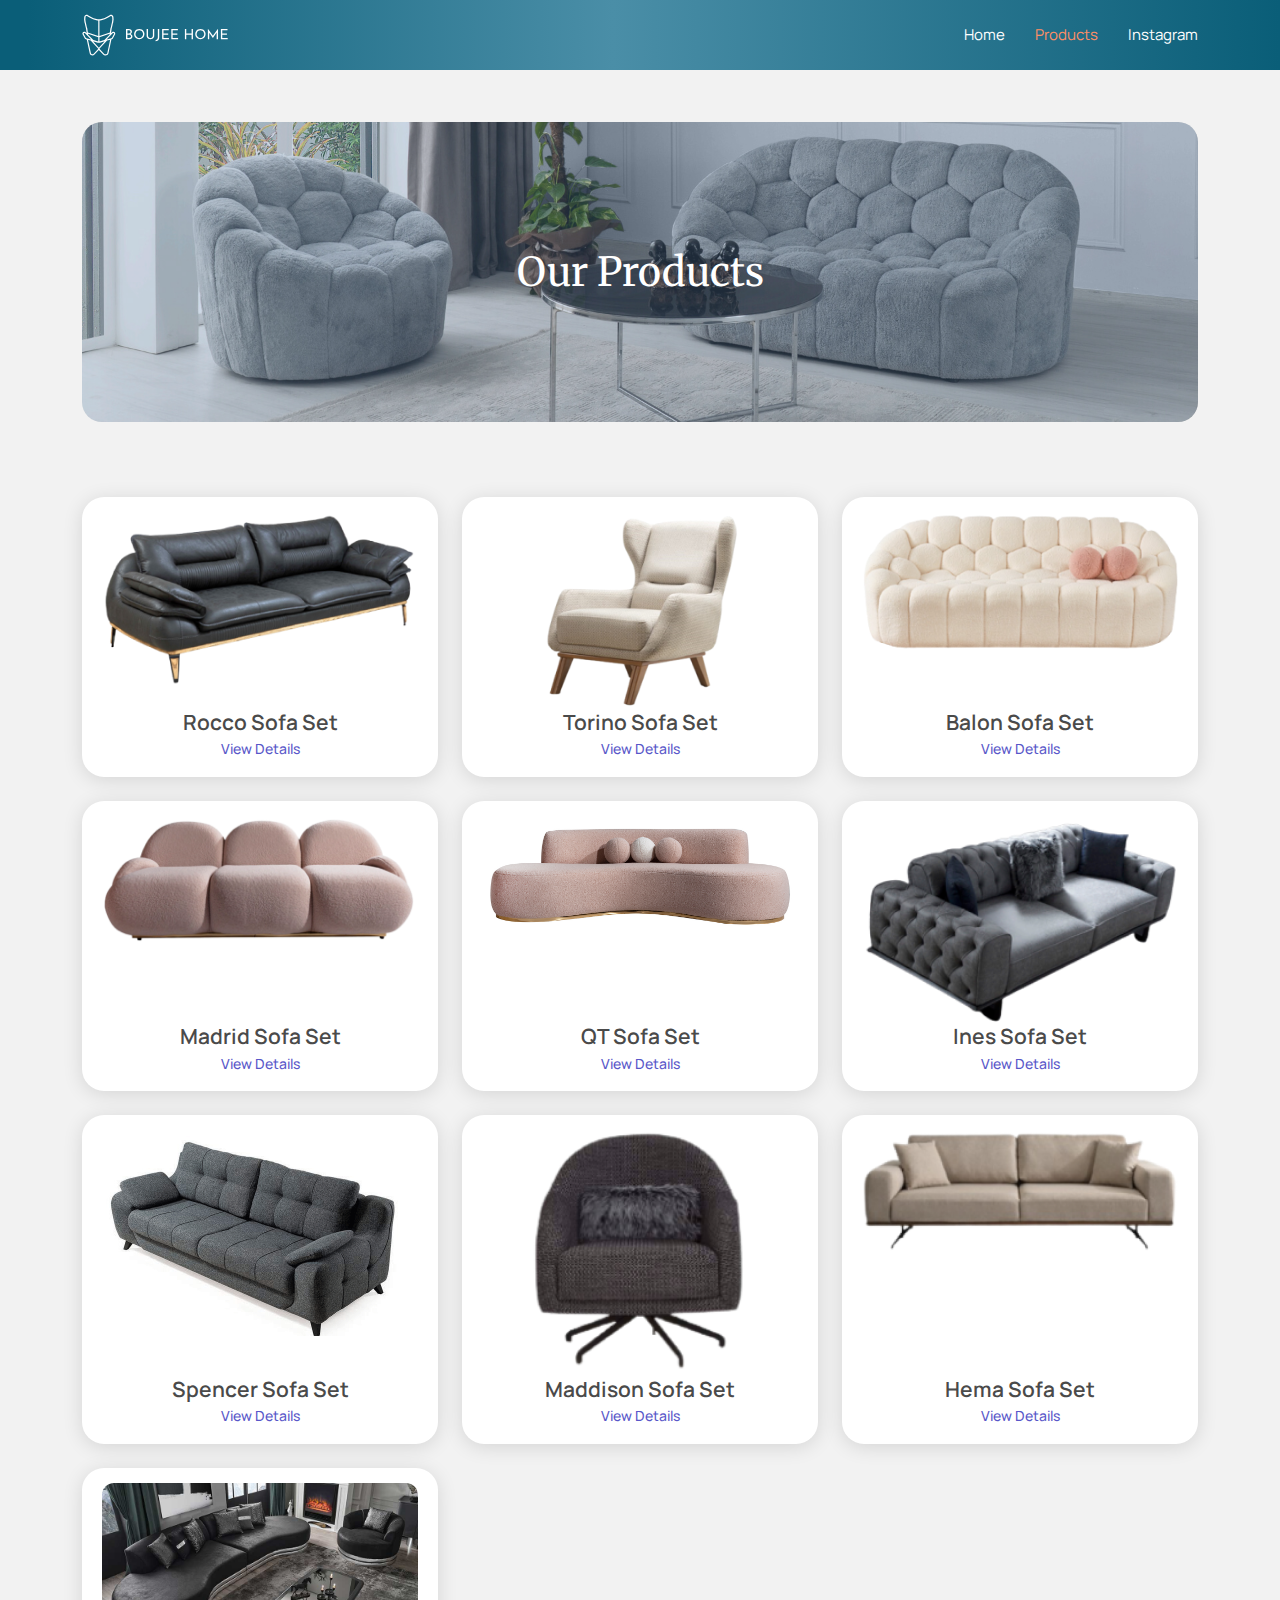
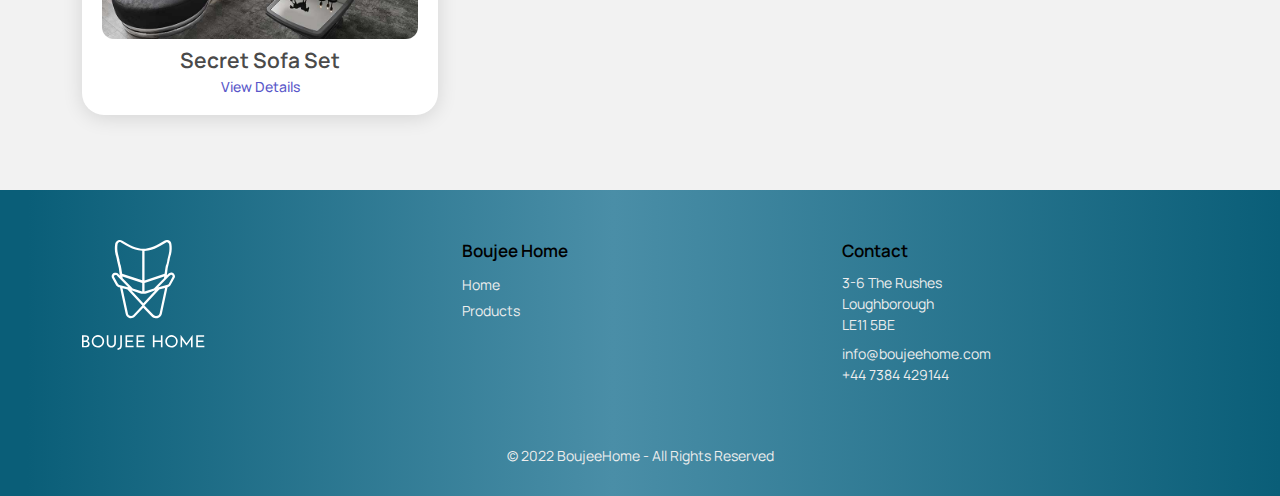
==== commit 16cd011b: "done" ====
--- a/our-products.html
+++ b/our-products.html
@@ -122,7 +122,7 @@
           <div class="p-single">
             <img src="assets/img/product-page/5.png" class="p-img" alt="">
             <div class="p-text">
-              <h3> MadridSoda Set </h3>
+              <h3> Madrid Sofa Set </h3>
               <a href="#p-madrid" data-bs-toggle="modal"> View Details </a>
             </div><!-- /.p-text -->
           </div><!-- /.p-single -->
@@ -195,92 +195,56 @@
   </section><!-- /.product-sec -->
 
 
+
   <footer class="main-footer">
     <div class="container">
       <div class="row gy-3">
-        <div class="col-lg-2">
+        <div class="col-lg-4">
           <img src="assets/img/logo/logo-footer.svg" class="logo-footer" alt="">
         </div><!-- /.col-lg-2 -->
-        <div class="col-lg-10">
-          <div class="row gy-3">
-            <div class="col-lg-2 col-sm-12 col-6">
-              <div class="footer-widget">
-                <h5> Company </h5>
-                <ul class="footer-links">
-                  <li>
-                    <a href="#"> Company </a>
-                  </li>
-                  <li>
-                    <a href="#"> Download Catalogue </a>
-                  </li>
-                </ul>
-              </div><!-- /.footer-widget -->
-            </div><!-- /.col-lg-3 -->
-
-            <div class="col-lg-2 col-sm-12 col-6">
-              <div class="footer-widget">
-                <h5> Help </h5>
-                <ul class="footer-links">
-                  <li>
-                    <a href="#"> Terms & Conditions </a>
-                  </li>
-                </ul>
-              </div><!-- /.footer-widget -->
-            </div><!-- /.col-lg-3 -->
-
-            <div class="col-lg-3">
-              <div class="footer-widget">
-                <h5> Contact </h5>
-                <p>
-                  1-3 The Rushes <br>
-                  Loughborough <br>
-                  LE11 5BG
-                </p>
-
-                <p class="mt-2">
-                  <a href="mailto:info@boujeehome.com"> info@boujeehome.com </a>
-                </p>
-
-              </div><!-- /.footer-widget -->
-            </div><!-- /.col-lg-3 -->
-
-            <div class="col-lg-5">
-              <div class="footer-widget">
-                <h5> Social </h5>
-
-                <p class="mb-2">
-                  Be the first to hear about exclusive offers and new product releases
-                </p>
-
-
-                <ul class="footer-social">
-                  <li>
-                    <a href="#">
-                      <img src="assets/img/social/linkedin.svg" alt="">
-                    </a>
-                  </li>
-                  <li>
-                    <a href="#">
-                      <img src="assets/img/social/instagram.svg" alt="">
-                    </a>
-                  </li>
-                  <li>
-                    <a href="#">
-                      <img src="assets/img/social/facebook.svg" alt="">
-                    </a>
-                  </li>
-                </ul>
-              </div><!-- /.footer-widget -->
-            </div><!-- /.col-lg-3 -->
-
-
-
-          </div><!-- /.row -->
-        </div><!-- /.col-lg-10 -->
+
+
+
+        <div class="col-lg-4">
+          <div class="footer-widget">
+            <h5> Boujee Home </h5>
+            <ul class="footer-links">
+              <li>
+                <a href="/"> Home </a>
+              </li>
+              <li>
+                <a href="our-products.html"> Products </a>
+              </li>
+            </ul>
+          </div><!-- /.footer-widget -->
+        </div><!-- /.col-lg-3 -->
+
+        <div class="col-lg-4">
+          <div class="footer-widget">
+            <h5> Contact </h5>
+            <p>
+              3-6 The Rushes <br>
+              Loughborough <br>
+              LE11 5BE
+            </p>
+
+            <p class="mt-2">
+              <a href="mailto:info@boujeehome.com"> info@boujeehome.com </a>
+            </p>
+            <p>
+              <a href="tel:+447384429144">
+                +44 7384 429144
+              </a>
+            </p>
+
+          </div><!-- /.footer-widget -->
+        </div><!-- /.col-lg-3 -->
+
+
       </div><!-- /.row -->
 
       <div class="legal">
-        <p> © 2022 - boujeehomeLtd. Case Furniture Ltd. is registered in Country name </p>
+        <p> © 2022 BoujeeHome - All Rights Reserved </p>
       </div><!-- /.legal -->
 
     </div><!-- /.container -->
@@ -645,9 +609,9 @@
   </div>
   <!-- ======= modal-popup-end ======= -->
 
-  <!-- ======= modal-popup ======= -->
-
-  <div class="modal fade p-modal" id="p-spencer" data-bs-backdrop="static">
+   <!-- ======= modal-popup ======= -->
+
+   <div class="modal fade p-modal" id="p-spencer" data-bs-backdrop="static">
     <div class="modal-dialog modal-dialog-centered modal-lg">
       <div class="modal-content">
         <div class="modal-header">
@@ -698,23 +662,23 @@
 
                     <tr>
                       <td> 3 Seater </td>
-                      <td>225cm</td>
-                      <td>97cm</td>
-                      <td>78cm</td>
-                    </tr>
-
-                    <tr>
-                      <td> 2 Seater Sofa </td>
-                      <td>190cm</td>
-                      <td>97cm</td>
-                      <td>78cm</td>
+                      <td>210cm</td>
+                      <td>95cm</td>
+                      <td> - </td>
+                    </tr>
+
+                    <tr>
+                      <td> 3 Seater </td>
+                      <td>210cm</td>
+                      <td>95cm</td>
+                      <td>-</td>
                     </tr>
 
                     <tr>
                       <td> 1 Seater </td>
                       <td>80cm</td>
-                      <td>70cm</td>
                       <td>100cm</td>
+                      <td> - </td>
                     </tr>
 
                   </tbody>
@@ -1183,7 +1147,7 @@
     <div class="modal-dialog modal-dialog-centered modal-lg">
       <div class="modal-content">
         <div class="modal-header">
-          <h5 class="modal-title"> MadridSoda Set </h5>
+          <h5 class="modal-title"> Madrid Sofa Set </h5>
           <button type="button" class="btn-close" data-bs-dismiss="modal" aria-label="Close"></button>
         </div>
         <div class="modal-body">
@@ -1335,21 +1299,21 @@
                   <tbody class="border-0">
 
                     <tr>
-                      <td> 3 Seater  </td>
+                      <td> Right   </td>
                       <td>126cm</td>
                       <td>145cm</td>
                       <td>80cm</td>
                     </tr>
 
                     <tr>
-                      <td> 2 Seater  </td>
+                      <td> Left   </td>
                       <td>126cm</td>
                       <td>145cm</td>
                       <td>80cm</td>
                     </tr>
 
                     <tr>
-                      <td> 1 Seater  </td>
+                      <td> Middle  </td>
                       <td>126cm</td>
                       <td>135cm</td>
                       <td>80cm</td>
@@ -1441,14 +1405,14 @@
                   <tbody class="border-0">
 
                     <tr>
-                      <td> 3 Seater  </td>
+                      <td> 4 Seater  </td>
                       <td>352cm</td>
                       <td>100cm</td>
                       <td>77cm</td>
                     </tr>
 
                     <tr>
-                      <td> 2 Seater  </td>
+                      <td> 3 Seater  </td>
                       <td>252cm</td>
                       <td>100cm</td>
                       <td>77cm</td>
